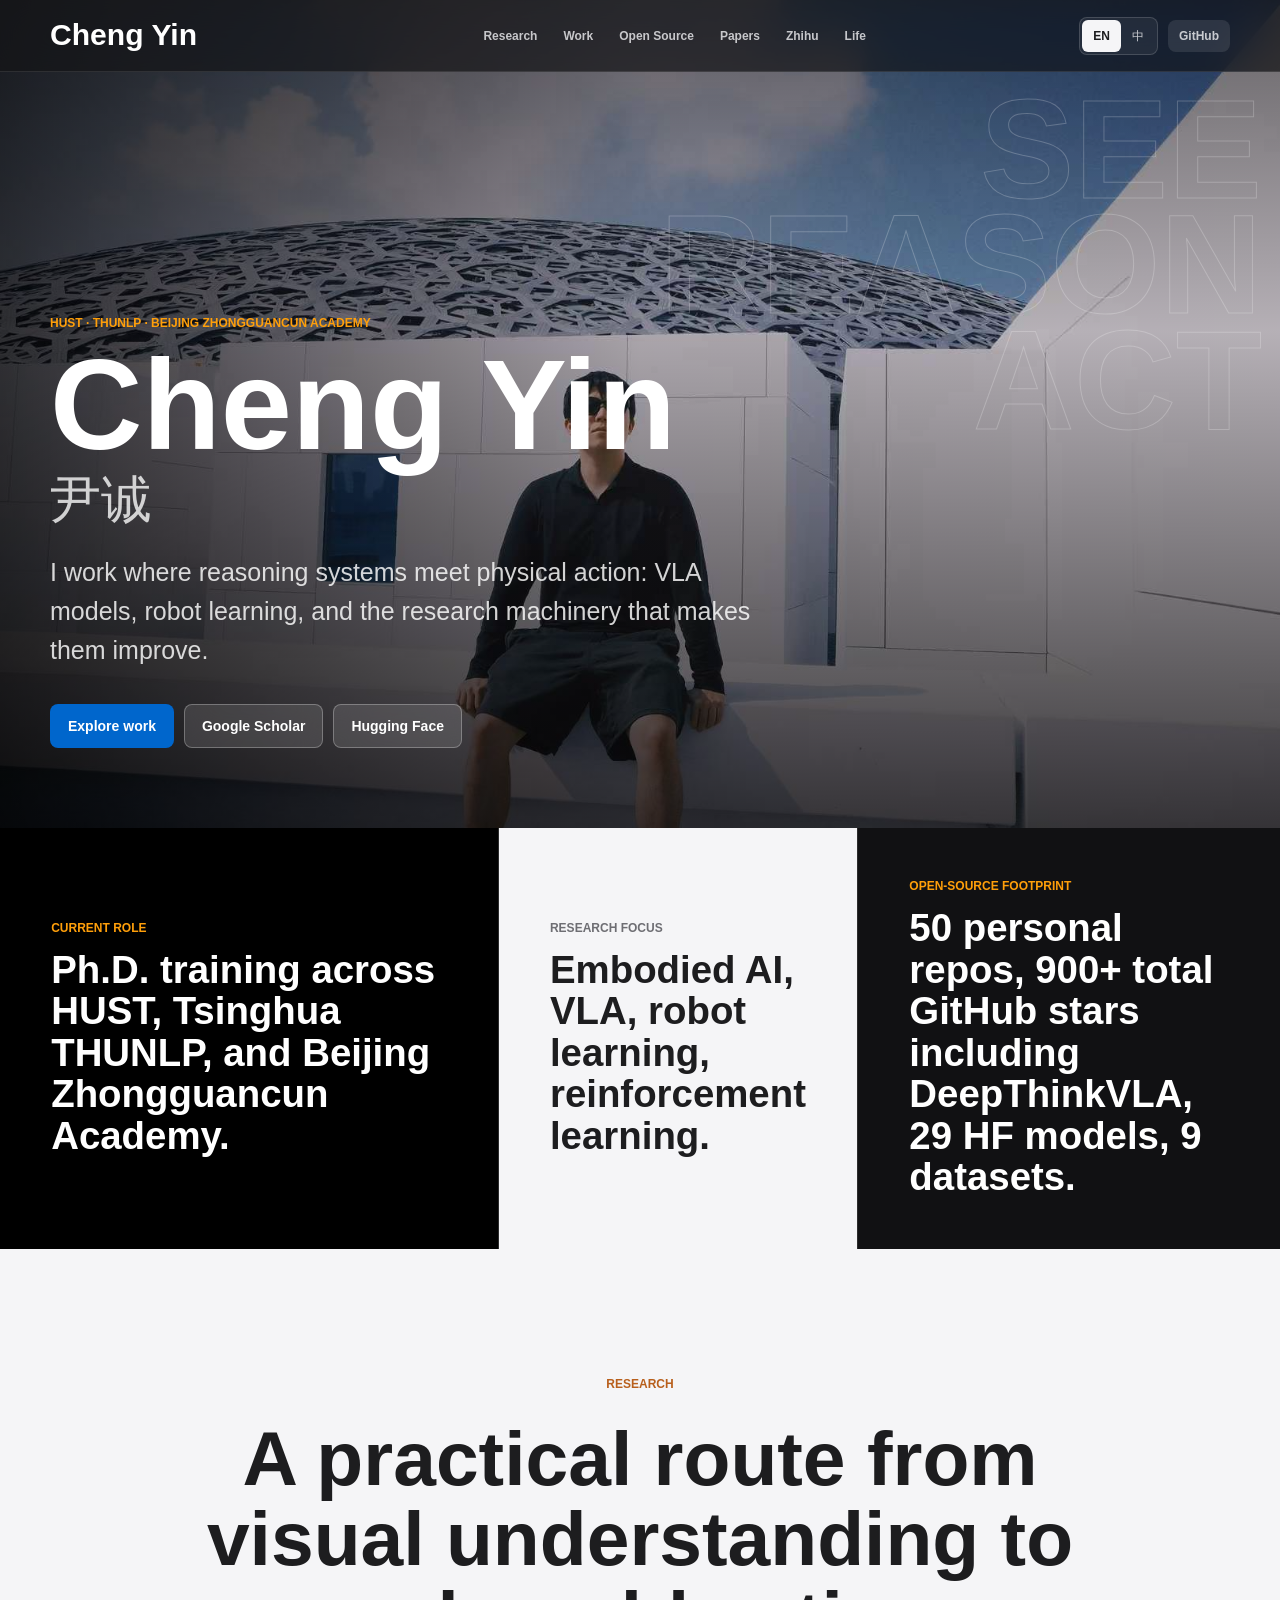
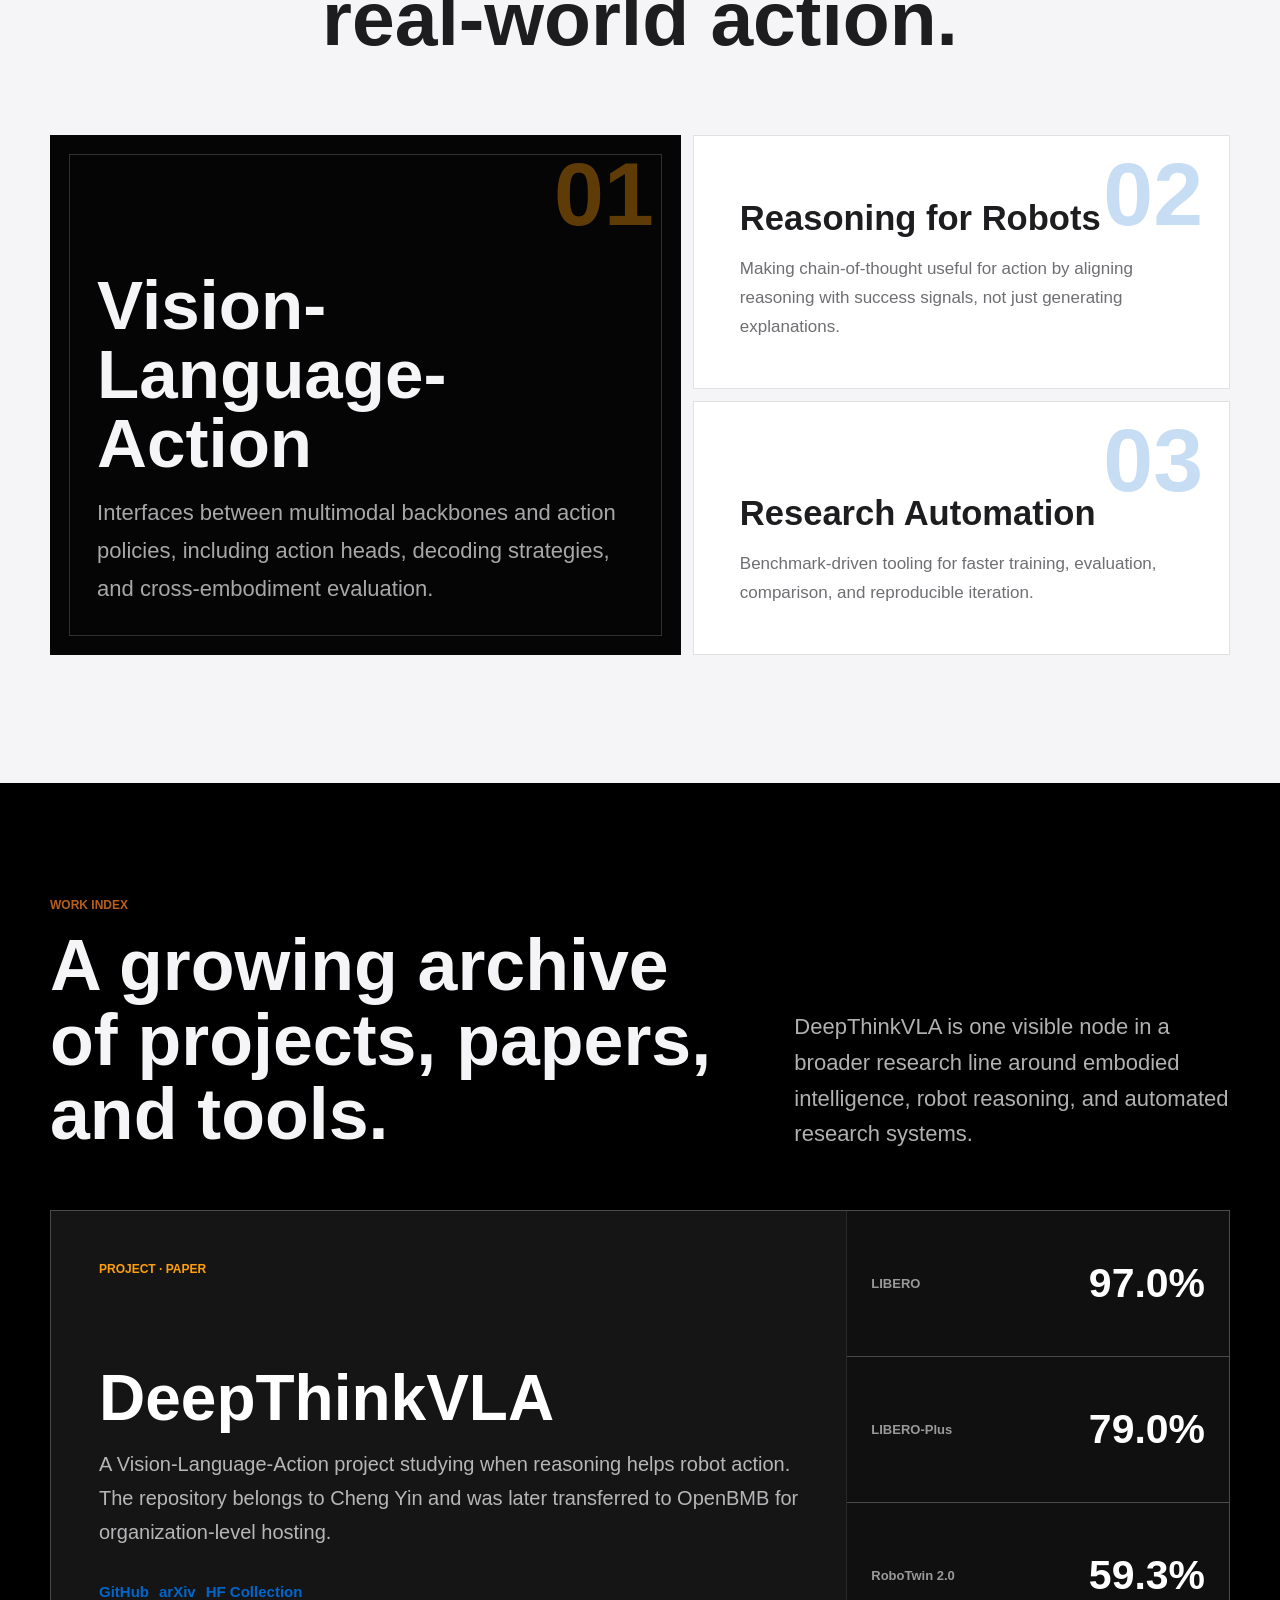
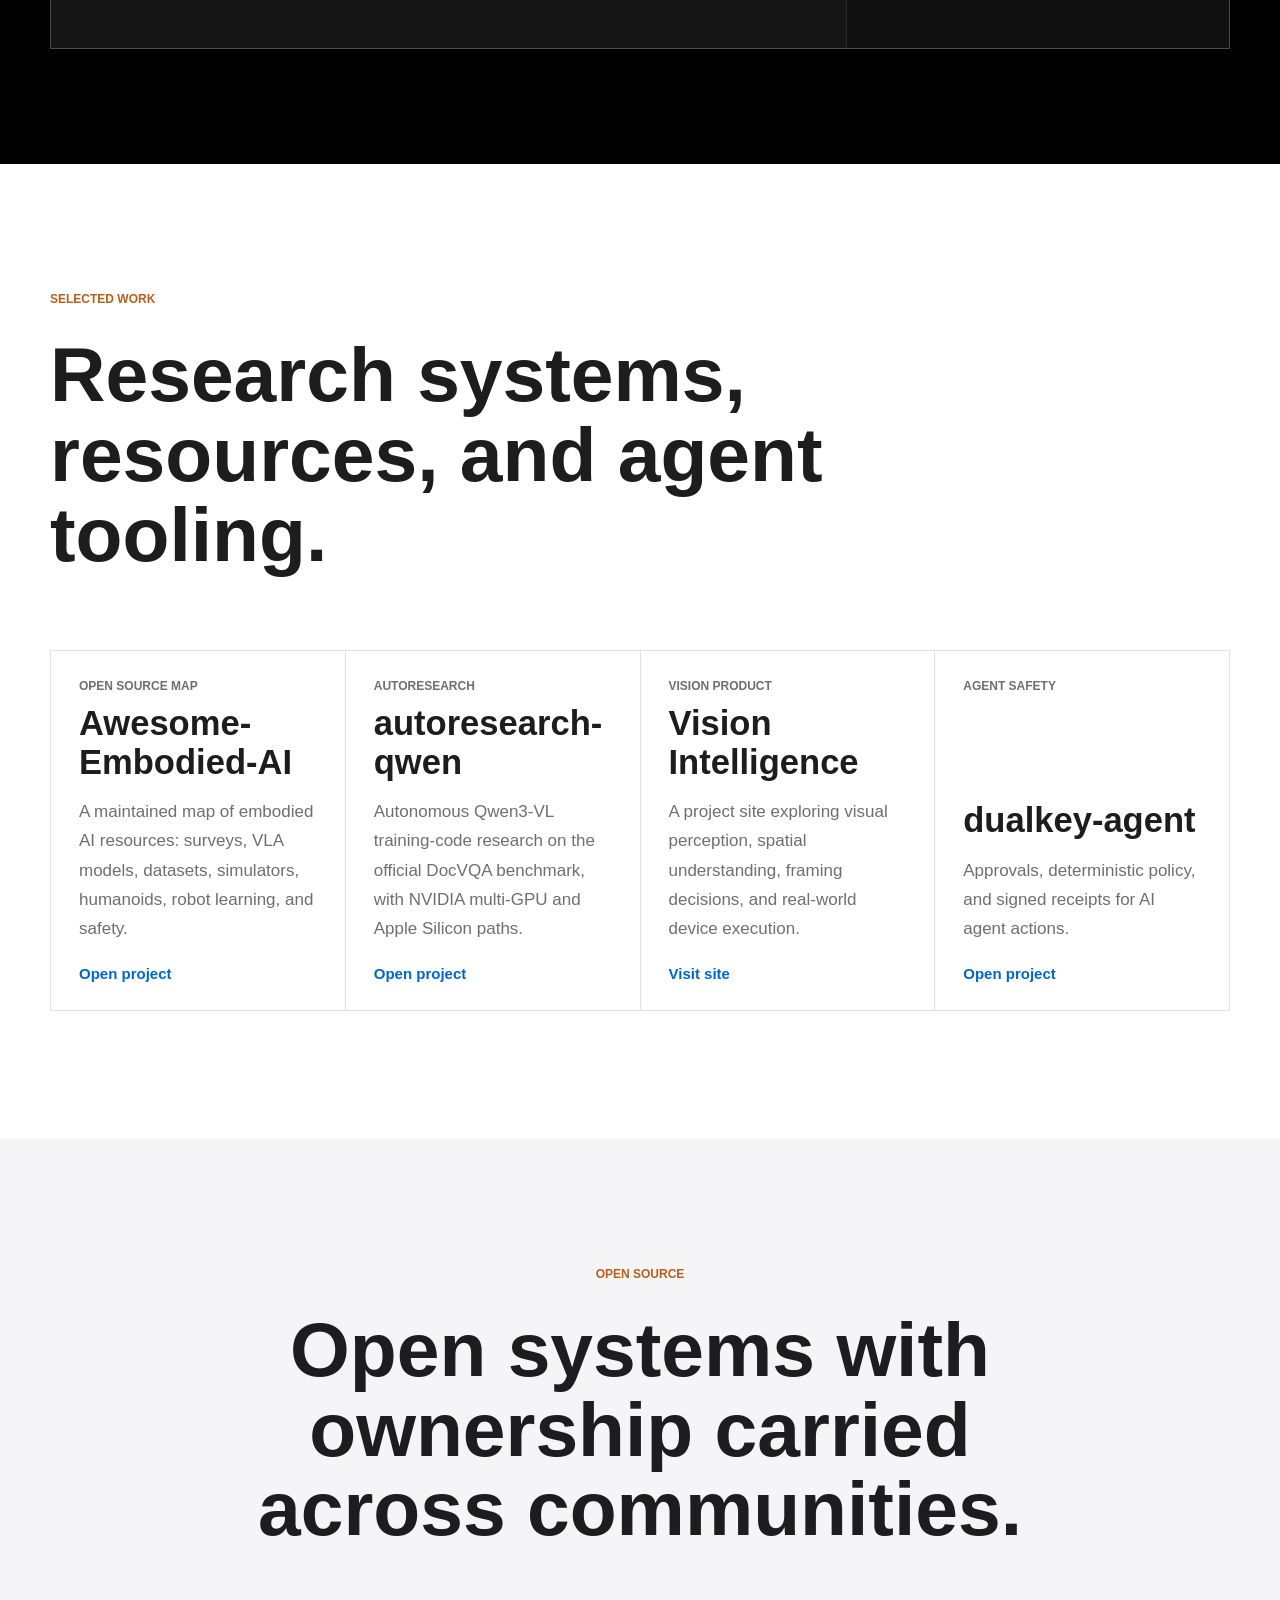
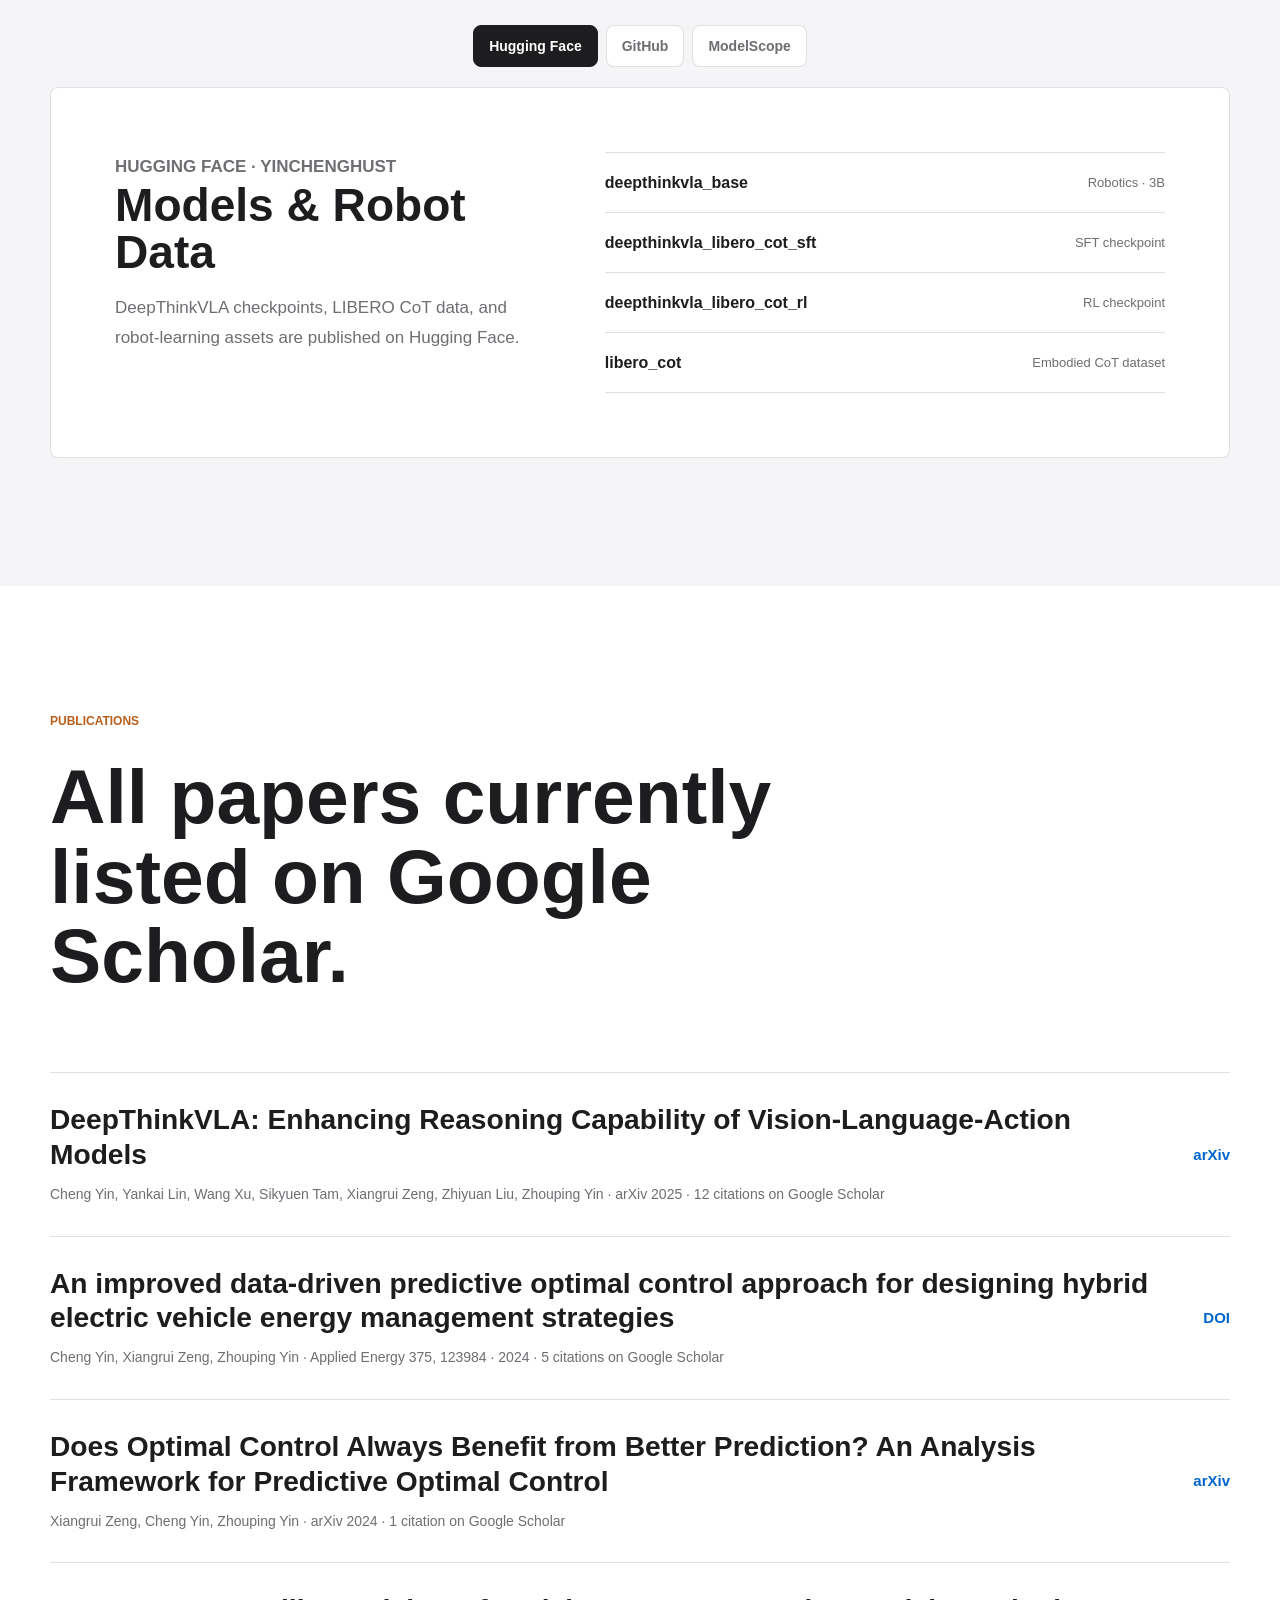
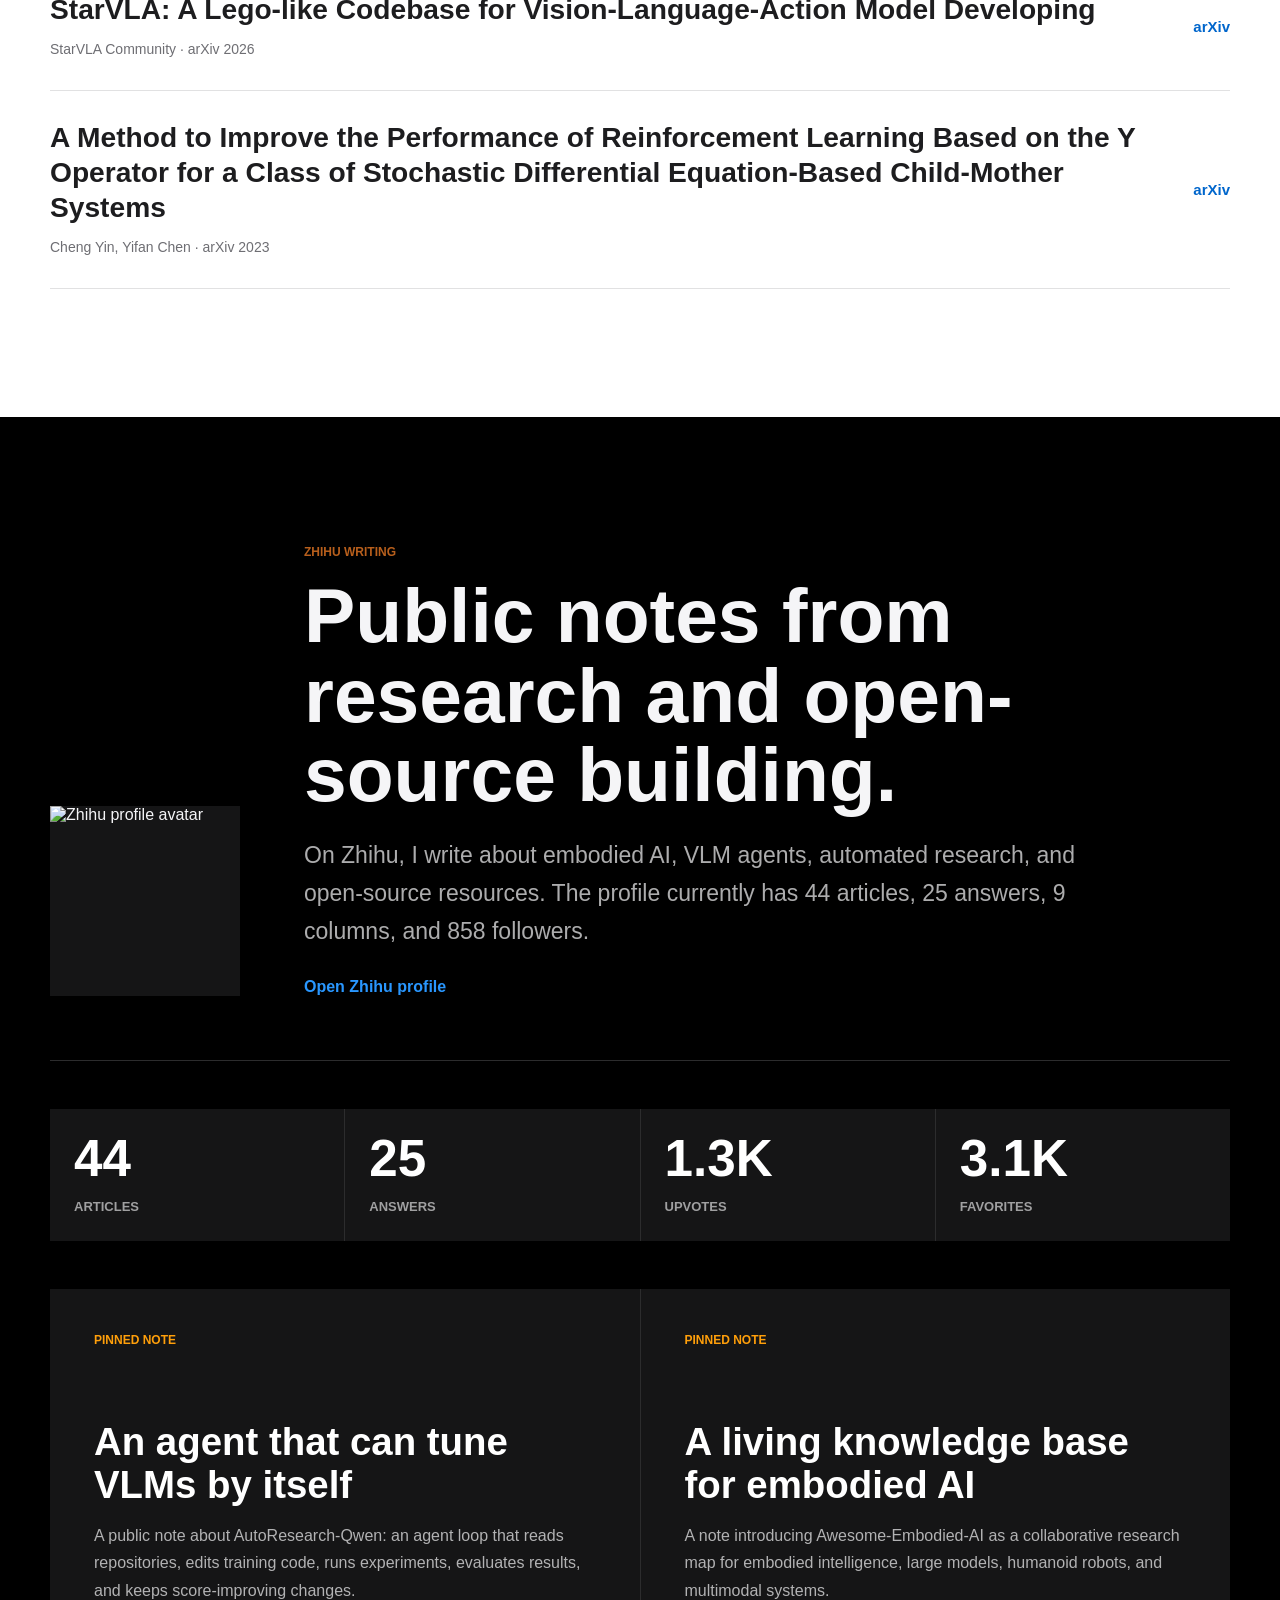
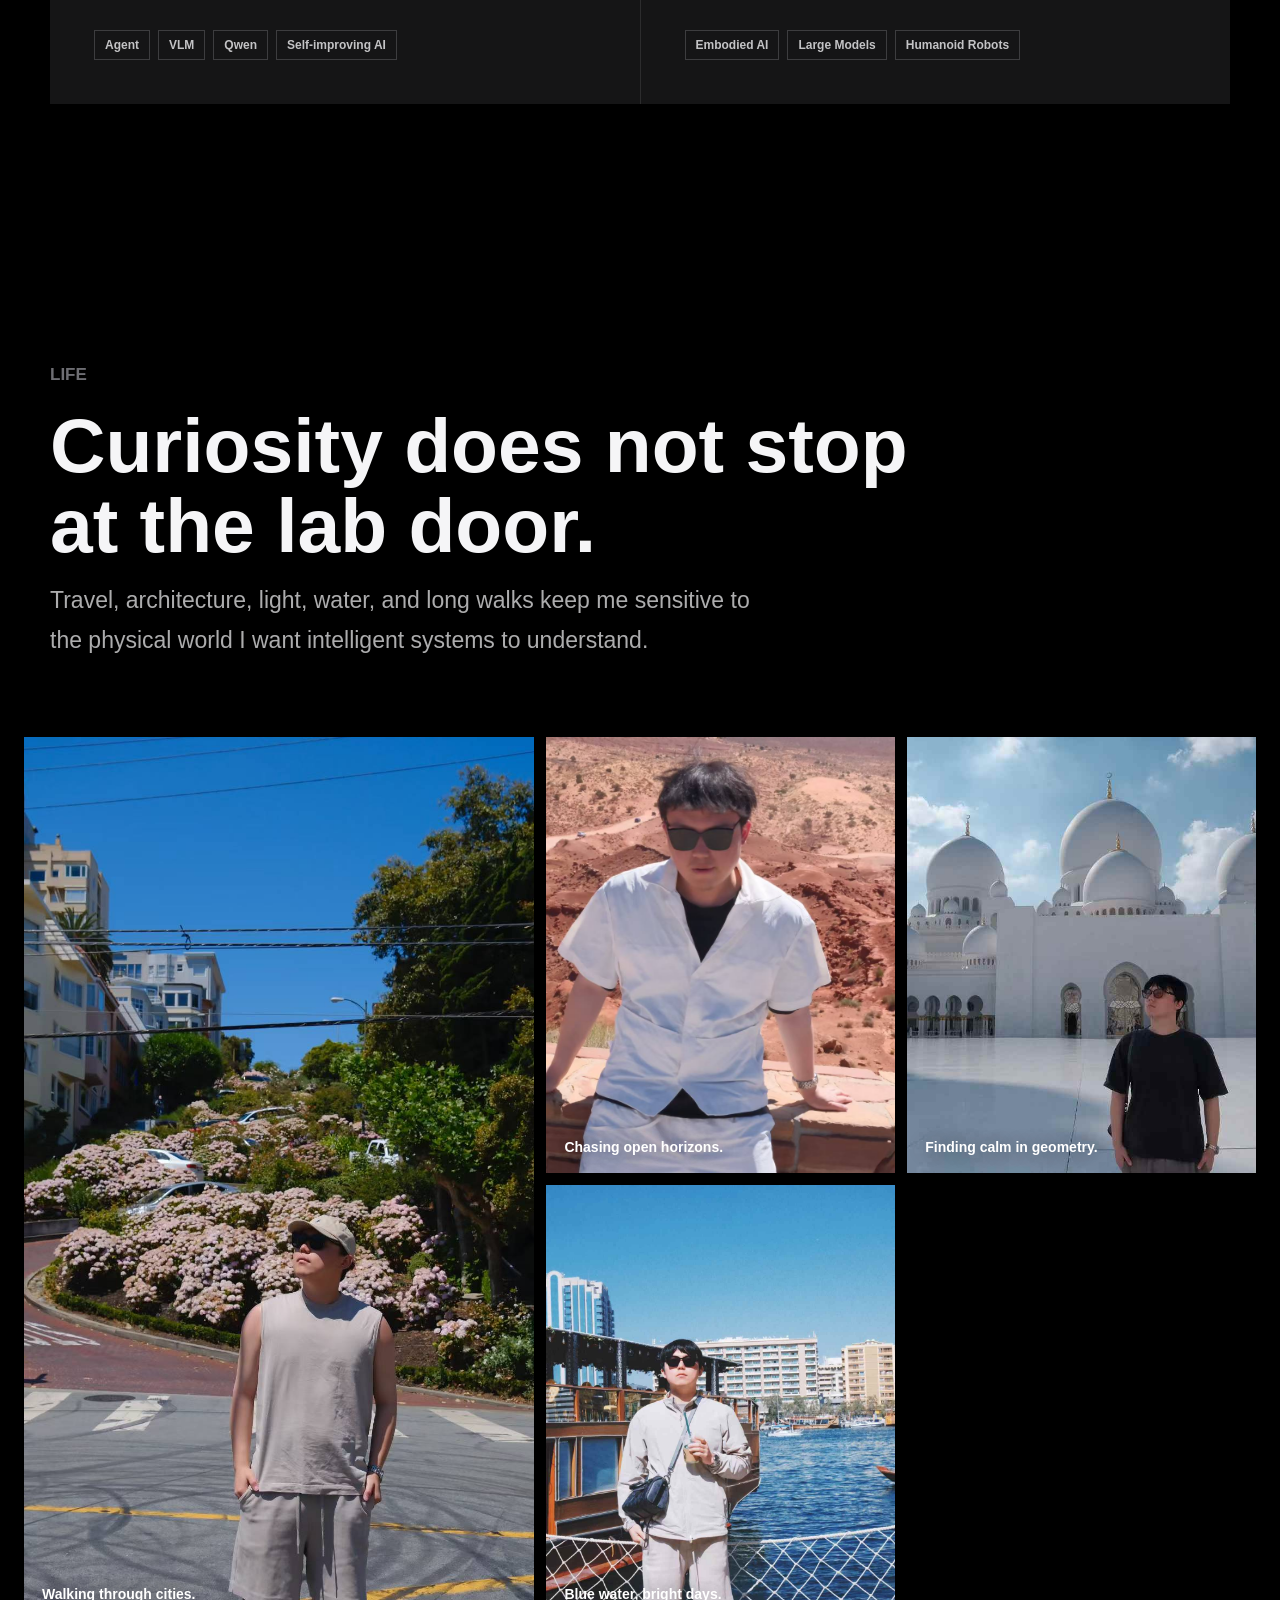
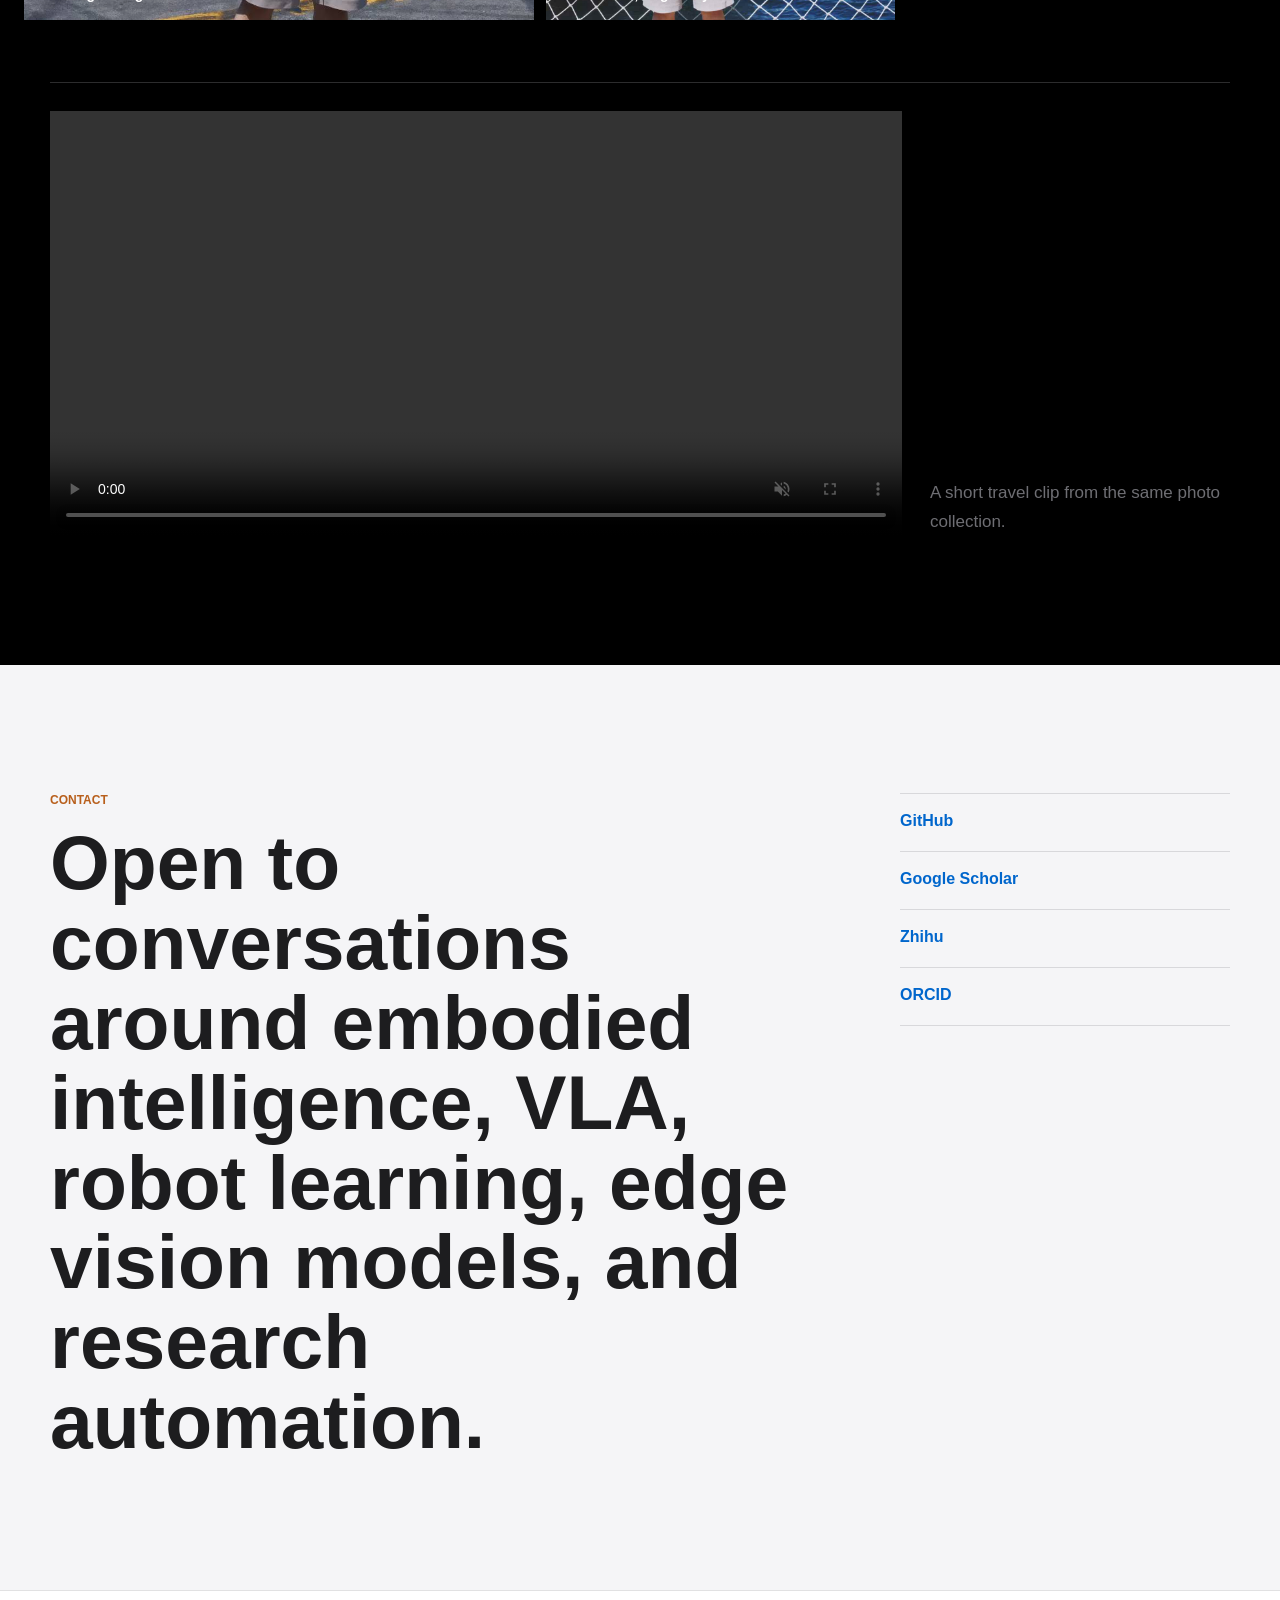
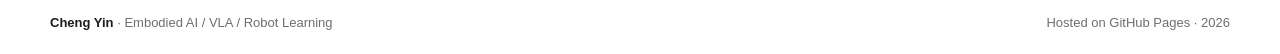
==== index.html @ b74e6816 "List all Google Scholar papers" ====
<!doctype html>
<html lang="en">
  <head>
    <meta charset="utf-8" />
    <meta name="viewport" content="width=device-width, initial-scale=1" />
    <meta
      name="description"
      content="Cheng Yin's personal homepage: embodied AI, Vision-Language-Action models, robot learning, reinforcement learning, open-source systems, and life beyond research."
    />
    <meta name="theme-color" content="#fbfbfd" />
    <meta property="og:title" content="Cheng Yin - Embodied AI & VLA" />
    <meta
      property="og:description"
      content="Ph.D. researcher across HUST, Tsinghua THUNLP, and Beijing Zhongguancun Academy. Researching embodied AI, VLA, robot learning and RL."
    />
    <meta property="og:type" content="website" />
    <meta property="og:url" content="https://yincheng429.cn" />
    <meta property="og:image" content="https://avatars.githubusercontent.com/u/34277382?v=4" />
    <link rel="icon" href="assets/favicon.svg" type="image/svg+xml" />
    <link rel="stylesheet" href="styles.css" />
    <title>Cheng Yin / 尹诚</title>
  </head>
  <body>
    <header class="site-header" data-header>
      <a class="brand" href="#top" aria-label="Cheng Yin home">
        <strong>Cheng Yin</strong>
      </a>
      <nav class="site-nav" aria-label="Primary navigation">
        <a href="#research" data-en="Research" data-zh="研究">Research</a>
        <a href="#work" data-en="Work" data-zh="项目">Work</a>
        <a href="#opensource" data-en="Open Source" data-zh="开源">Open Source</a>
        <a href="#papers" data-en="Papers" data-zh="论文">Papers</a>
        <a href="#zhihu" data-en="Zhihu" data-zh="知乎">Zhihu</a>
        <a href="#life" data-en="Life" data-zh="生活">Life</a>
      </nav>
      <div class="header-actions">
        <div class="language-switch" role="group" aria-label="Language switch">
          <button class="is-active" type="button" data-lang-switch="en">EN</button>
          <button type="button" data-lang-switch="zh">中</button>
        </div>
        <a class="header-link" href="https://github.com/wadeKeith" target="_blank" rel="noreferrer">GitHub</a>
      </div>
    </header>

    <main id="top">
      <section class="hero" aria-label="Introduction">
        <img class="hero-photo" src="assets/life/architecture-sky.jpg" alt="Cheng Yin traveling under a blue sky" />
        <div class="hero-scrim" aria-hidden="true"></div>
        <div class="hero-manifest" aria-hidden="true">
          <span data-en="SEE" data-zh="看见">SEE</span>
          <span data-en="REASON" data-zh="推理">REASON</span>
          <span data-en="ACT" data-zh="行动">ACT</span>
        </div>
        <div class="hero-content">
          <p class="eyebrow" data-en="HUST · THUNLP · Beijing Zhongguancun Academy" data-zh="华中科技大学 · 清华 THUNLP · 北京中关村学院">
            HUST · THUNLP · Beijing Zhongguancun Academy
          </p>
          <h1>Cheng Yin</h1>
          <p class="name-cn">尹诚</p>
          <p
            class="hero-lede"
            data-en="I work where reasoning systems meet physical action: VLA models, robot learning, and the research machinery that makes them improve."
            data-zh="我工作在推理系统与物理行动交汇的地方：VLA 模型、机器人学习，以及让它们持续变强的研究系统。"
          >
            I work where reasoning systems meet physical action: VLA models, robot learning, and the research machinery that makes them improve.
          </p>
          <div class="hero-actions" aria-label="Profile links">
            <a class="button primary" href="#work" data-en="Explore work" data-zh="查看项目">Explore work</a>
            <a class="button" href="https://scholar.google.com/citations?user=Qc0js-IAAAAJ&hl=en" target="_blank" rel="noreferrer">
              Google Scholar
            </a>
            <a class="button" href="https://huggingface.co/yinchenghust" target="_blank" rel="noreferrer">Hugging Face</a>
          </div>
        </div>
      </section>

      <section class="snapshot">
        <div class="snapshot-inner">
          <article>
            <span data-en="Current role" data-zh="当前身份">Current role</span>
            <strong data-en="Ph.D. training across HUST, Tsinghua THUNLP, and Beijing Zhongguancun Academy." data-zh="在华中科技大学、清华 THUNLP 和北京中关村学院共同完成博士培养。">
              Ph.D. training across HUST, Tsinghua THUNLP, and Beijing Zhongguancun Academy.
            </strong>
          </article>
          <article>
            <span data-en="Research focus" data-zh="研究方向">Research focus</span>
            <strong data-en="Embodied AI, VLA, robot learning, reinforcement learning." data-zh="具身智能、VLA、机器人学习、强化学习。">
              Embodied AI, VLA, robot learning, reinforcement learning.
            </strong>
          </article>
          <article>
            <span data-en="Open-source footprint" data-zh="开源积累">Open-source footprint</span>
            <strong data-en="50 personal repos, 900+ total GitHub stars including DeepThinkVLA, 29 HF models, 9 datasets." data-zh="50 个个人仓库，计入已转入 OpenBMB 的 DeepThinkVLA 后 GitHub 总 stars 900+，29 个 HF 模型、9 个数据集。">
              50 personal repos, 900+ total GitHub stars including DeepThinkVLA, 29 HF models, 9 datasets.
            </strong>
          </article>
        </div>
      </section>

      <section class="section research-section" id="research">
        <div class="section-heading centered">
          <p class="eyebrow" data-en="Research" data-zh="研究">Research</p>
          <h2
            data-en="A practical route from visual understanding to real-world action."
            data-zh="从视觉理解到真实行动的一条务实路径。"
          >
            A practical route from visual understanding to real-world action.
          </h2>
        </div>
        <div class="research-grid">
          <article>
            <span>01</span>
            <h3 data-en="Vision-Language-Action" data-zh="Vision-Language-Action">Vision-Language-Action</h3>
            <p
              data-en="Interfaces between multimodal backbones and action policies, including action heads, decoding strategies, and cross-embodiment evaluation."
              data-zh="研究多模态 backbone 与动作策略之间的接口，包括动作头、解码策略与跨具身评测。"
            >
              Interfaces between multimodal backbones and action policies, including action heads, decoding strategies, and cross-embodiment evaluation.
            </p>
          </article>
          <article>
            <span>02</span>
            <h3 data-en="Reasoning for Robots" data-zh="机器人推理">Reasoning for Robots</h3>
            <p
              data-en="Making chain-of-thought useful for action by aligning reasoning with success signals, not just generating explanations."
              data-zh="把 Chain-of-Thought 与任务成功信号对齐，让推理真正影响机器人动作，而不只是生成解释。"
            >
              Making chain-of-thought useful for action by aligning reasoning with success signals, not just generating explanations.
            </p>
          </article>
          <article>
            <span>03</span>
            <h3 data-en="Research Automation" data-zh="研究自动化">Research Automation</h3>
            <p
              data-en="Benchmark-driven tooling for faster training, evaluation, comparison, and reproducible iteration."
              data-zh="围绕 benchmark 构建训练、评测、比较和可复现实验工具，让研究迭代更快。"
            >
              Benchmark-driven tooling for faster training, evaluation, comparison, and reproducible iteration.
            </p>
          </article>
        </div>
      </section>

      <section class="work-index" id="work">
        <div class="work-index-heading">
          <div>
            <p class="eyebrow" data-en="Work Index" data-zh="工作索引">Work Index</p>
            <h2 data-en="A growing archive of projects, papers, and tools." data-zh="持续增长的项目、论文与工具。">
              A growing archive of projects, papers, and tools.
            </h2>
          </div>
          <p
            data-en="DeepThinkVLA is one visible node in a broader research line around embodied intelligence, robot reasoning, and automated research systems."
            data-zh="DeepThinkVLA 是具身智能、机器人推理与自动化研究系统这条长期线索中的一个节点。"
          >
            DeepThinkVLA is one visible node in a broader research line around embodied intelligence, robot reasoning, and automated research systems.
          </p>
        </div>
        <article class="featured-work-card">
          <div class="featured-work-main">
            <span data-en="Project · Paper" data-zh="项目 · 论文">Project · Paper</span>
            <h3>DeepThinkVLA</h3>
            <p
              data-en="A Vision-Language-Action project studying when reasoning helps robot action. The repository belongs to Cheng Yin and was later transferred to OpenBMB for organization-level hosting."
              data-zh="一个研究推理何时帮助机器人行动的 Vision-Language-Action 项目。仓库属于尹诚，后转入 OpenBMB 组织托管。"
            >
              A Vision-Language-Action project studying when reasoning helps robot action. The repository belongs to Cheng Yin and was later transferred to OpenBMB for organization-level hosting.
            </p>
            <div class="project-links">
              <a href="https://github.com/OpenBMB/DeepThinkVLA" target="_blank" rel="noreferrer">GitHub</a>
              <a href="https://arxiv.org/abs/2511.15669" target="_blank" rel="noreferrer">arXiv</a>
              <a href="https://huggingface.co/collections/yinchenghust/deepthinkvla-enhancing-reasoning-capability-of-vision-language-action-models-682138f03777b2962cb80ac1" target="_blank" rel="noreferrer">HF Collection</a>
            </div>
          </div>
          <dl class="compact-metrics" aria-label="DeepThinkVLA metrics">
            <div><dt>LIBERO</dt><dd>97.0%</dd></div>
            <div><dt>LIBERO-Plus</dt><dd>79.0%</dd></div>
            <div><dt>RoboTwin 2.0</dt><dd>59.3%</dd></div>
          </dl>
        </article>
      </section>

      <section class="section work-grid-section">
        <div class="section-heading">
          <p class="eyebrow" data-en="Selected Work" data-zh="精选项目">Selected Work</p>
          <h2 data-en="Research systems, resources, and agent tooling." data-zh="研究系统、资源图谱与 Agent 工具。">
            Research systems, resources, and agent tooling.
          </h2>
        </div>
        <div class="work-grid">
          <article>
            <span>Open Source Map</span>
            <h3>Awesome-Embodied-AI</h3>
            <p
              data-en="A maintained map of embodied AI resources: surveys, VLA models, datasets, simulators, humanoids, robot learning, and safety."
              data-zh="持续维护的具身智能资源图谱，覆盖 survey、VLA、数据集、仿真器、人形机器人、机器人学习与安全。"
            >
              A maintained map of embodied AI resources: surveys, VLA models, datasets, simulators, humanoids, robot learning, and safety.
            </p>
            <a href="https://github.com/wadeKeith/Awesome-Embodied-AI" target="_blank" rel="noreferrer" data-en="Open project" data-zh="打开项目">Open project</a>
          </article>
          <article>
            <span>AutoResearch</span>
            <h3>autoresearch-qwen</h3>
            <p
              data-en="Autonomous Qwen3-VL training-code research on the official DocVQA benchmark, with NVIDIA multi-GPU and Apple Silicon paths."
              data-zh="围绕官方 DocVQA benchmark 的 Qwen3-VL 自动研究训练代码，覆盖 NVIDIA 多卡与 Apple Silicon 路线。"
            >
              Autonomous Qwen3-VL training-code research on the official DocVQA benchmark, with NVIDIA multi-GPU and Apple Silicon paths.
            </p>
            <a href="https://github.com/wadeKeith/autoresearch-qwen" target="_blank" rel="noreferrer" data-en="Open project" data-zh="打开项目">Open project</a>
          </article>
          <article>
            <span>Vision Product</span>
            <h3>Vision Intelligence</h3>
            <p
              data-en="A project site exploring visual perception, spatial understanding, framing decisions, and real-world device execution."
              data-zh="围绕视觉感知、空间理解、取景决策与现实设备执行的项目站点。"
            >
              A project site exploring visual perception, spatial understanding, framing decisions, and real-world device execution.
            </p>
            <a href="http://vision-intelligence-feishu-ai.top" target="_blank" rel="noreferrer" data-en="Visit site" data-zh="访问站点">Visit site</a>
          </article>
          <article>
            <span>Agent Safety</span>
            <h3>dualkey-agent</h3>
            <p
              data-en="Approvals, deterministic policy, and signed receipts for AI agent actions."
              data-zh="为 AI agent action 加入审批、确定性策略与签名回执。"
            >
              Approvals, deterministic policy, and signed receipts for AI agent actions.
            </p>
            <a href="https://github.com/wadeKeith/dualkey-agent" target="_blank" rel="noreferrer" data-en="Open project" data-zh="打开项目">Open project</a>
          </article>
        </div>
      </section>

      <section class="section open-section" id="opensource">
        <div class="section-heading centered">
          <p class="eyebrow" data-en="Open Source" data-zh="开源">Open Source</p>
          <h2 data-en="Open systems with ownership carried across communities." data-zh="跨社区持续生长的开源系统。">
            Open systems with ownership carried across communities.
          </h2>
        </div>
        <div class="platform-tabs" role="tablist" aria-label="Open-source platforms">
          <button class="tab is-active" type="button" data-platform="hf" role="tab" aria-selected="true">Hugging Face</button>
          <button class="tab" type="button" data-platform="github" role="tab" aria-selected="false">GitHub</button>
          <button class="tab" type="button" data-platform="modelscope" role="tab" aria-selected="false">ModelScope</button>
        </div>
        <div class="platform-panels">
          <article class="platform-panel is-active" data-panel="hf">
            <div>
              <p class="platform-handle" data-en="Hugging Face · yinchenghust" data-zh="Hugging Face · yinchenghust">Hugging Face · yinchenghust</p>
              <h3 data-en="Models & Robot Data" data-zh="模型与机器人数据">Models & Robot Data</h3>
              <p
                data-en="DeepThinkVLA checkpoints, LIBERO CoT data, and robot-learning assets are published on Hugging Face."
                data-zh="DeepThinkVLA checkpoint、LIBERO CoT 数据与机器人学习资产集中发布在 Hugging Face。"
              >
                DeepThinkVLA checkpoints, LIBERO CoT data, and robot-learning assets are published on Hugging Face.
              </p>
            </div>
            <ul class="repo-list">
              <li><a href="https://huggingface.co/yinchenghust/deepthinkvla_base" target="_blank" rel="noreferrer">deepthinkvla_base</a><span>Robotics · 3B</span></li>
              <li><a href="https://huggingface.co/yinchenghust/deepthinkvla_libero_cot_sft" target="_blank" rel="noreferrer">deepthinkvla_libero_cot_sft</a><span>SFT checkpoint</span></li>
              <li><a href="https://huggingface.co/yinchenghust/deepthinkvla_libero_cot_rl" target="_blank" rel="noreferrer">deepthinkvla_libero_cot_rl</a><span>RL checkpoint</span></li>
              <li><a href="https://huggingface.co/datasets/yinchenghust/libero_cot" target="_blank" rel="noreferrer">libero_cot</a><span>Embodied CoT dataset</span></li>
            </ul>
          </article>
          <article class="platform-panel" data-panel="github">
            <div>
              <p class="platform-handle" data-en="GitHub · wadeKeith / OpenBMB" data-zh="GitHub · wadeKeith / OpenBMB">GitHub · wadeKeith / OpenBMB</p>
              <h3 data-en="Code, Benchmarks & Agents" data-zh="代码、评测与 Agent">Code, Benchmarks & Agents</h3>
              <p
                data-en="Code repositories cover VLA, embodied AI curation, autonomous research, robot evaluation, and agent governance. DeepThinkVLA is counted here even though it now lives under OpenBMB."
                data-zh="代码仓库覆盖 VLA、具身智能资源整理、自动研究、机器人评测与 agent governance。DeepThinkVLA 虽已转入 OpenBMB，仍计入这里的 GitHub 影响力统计。"
              >
                Code repositories cover VLA, embodied AI curation, autonomous research, robot evaluation, and agent governance. DeepThinkVLA is counted here even though it now lives under OpenBMB.
              </p>
            </div>
            <ul class="repo-list">
              <li><a href="https://github.com/OpenBMB/DeepThinkVLA" target="_blank" rel="noreferrer">OpenBMB/DeepThinkVLA</a><span data-en="Creator repo · 515 stars" data-zh="本人仓库 · 515 stars">Creator repo · 515 stars</span></li>
              <li><a href="https://github.com/wadeKeith/autoresearch-qwen" target="_blank" rel="noreferrer">autoresearch-qwen</a><span>199 stars</span></li>
              <li><a href="https://github.com/wadeKeith/Awesome-Embodied-AI" target="_blank" rel="noreferrer">Awesome-Embodied-AI</a><span>197 stars</span></li>
              <li><a href="https://github.com/wadeKeith/interactive-robot-eval-wrapper" target="_blank" rel="noreferrer">interactive-robot-eval-wrapper</a><span>Robot eval</span></li>
            </ul>
          </article>
          <article class="platform-panel" data-panel="modelscope">
            <div>
              <p class="platform-handle" data-en="ModelScope · keithyc" data-zh="ModelScope · keithyc">ModelScope · keithyc</p>
              <h3 data-en="Datasets & Model Weights" data-zh="数据集与模型权重">Datasets & Model Weights</h3>
              <p
                data-en="The ModelScope profile is a domestic distribution channel for many open robot-learning datasets, embodied CoT data, LeRobot/OpenX assets, and model weights."
                data-zh="ModelScope 主页集中分发大量机器人学习数据集、具身 CoT 数据、LeRobot/OpenX 资产与模型权重，便于国内开发者直接下载和复用。"
              >
                The ModelScope profile is a domestic distribution channel for many open robot-learning datasets, embodied CoT data, LeRobot/OpenX assets, and model weights.
              </p>
            </div>
            <ul class="repo-list">
              <li><a href="https://modelscope.cn/profile/keithyc" target="_blank" rel="noreferrer" data-en="36 public datasets" data-zh="36 个公开数据集">36 public datasets</a><span data-en="keithyc profile" data-zh="keithyc 主页">keithyc profile</span></li>
              <li><a href="https://modelscope.cn/models/keithyc/deepthinkvla_base" target="_blank" rel="noreferrer">deepthinkvla_base</a><span data-en="model weights" data-zh="模型权重">model weights</span></li>
              <li><a href="https://modelscope.cn/datasets/keithyc/libero_cot" target="_blank" rel="noreferrer">libero_cot</a><span data-en="embodied CoT data" data-zh="具身 CoT 数据">embodied CoT data</span></li>
              <li><a href="https://modelscope.cn/datasets/keithyc/robotwin_processed_data" target="_blank" rel="noreferrer">robotwin_processed_data</a><span data-en="robot data" data-zh="机器人数据">robot data</span></li>
              <li><a href="https://modelscope.cn/datasets/keithyc/bridge_lerobot" target="_blank" rel="noreferrer">bridge_lerobot</a><span>LeRobot / OpenX</span></li>
              <li><a href="https://modelscope.cn/datasets/keithyc/fractal_lerobot" target="_blank" rel="noreferrer">fractal_lerobot</a><span>LeRobot</span></li>
            </ul>
          </article>
        </div>
      </section>

      <section class="section papers-section" id="papers">
        <div class="section-heading">
          <p class="eyebrow" data-en="Publications" data-zh="论文">Publications</p>
          <h2 data-en="All papers currently listed on Google Scholar." data-zh="Google Scholar 上列出的全部论文。">All papers currently listed on Google Scholar.</h2>
        </div>
        <div class="paper-list">
          <article>
            <div>
              <h3>DeepThinkVLA: Enhancing Reasoning Capability of Vision-Language-Action Models</h3>
              <p
                data-en="Cheng Yin, Yankai Lin, Wang Xu, Sikyuen Tam, Xiangrui Zeng, Zhiyuan Liu, Zhouping Yin · arXiv 2025 · 12 citations on Google Scholar"
                data-zh="尹诚、Yankai Lin、Wang Xu、Sikyuen Tam、Xiangrui Zeng、Zhiyuan Liu、Zhouping Yin · arXiv 2025 · Google Scholar 引用 12 次"
              >
                Cheng Yin, Yankai Lin, Wang Xu, Sikyuen Tam, Xiangrui Zeng, Zhiyuan Liu, Zhouping Yin · arXiv 2025 · 12 citations on Google Scholar
              </p>
            </div>
            <a href="https://arxiv.org/abs/2511.15669" target="_blank" rel="noreferrer">arXiv</a>
          </article>
          <article>
            <div>
              <h3>An improved data-driven predictive optimal control approach for designing hybrid electric vehicle energy management strategies</h3>
              <p
                data-en="Cheng Yin, Xiangrui Zeng, Zhouping Yin · Applied Energy 375, 123984 · 2024 · 5 citations on Google Scholar"
                data-zh="尹诚、Xiangrui Zeng、Zhouping Yin · Applied Energy 375, 123984 · 2024 · Google Scholar 引用 5 次"
              >
                Cheng Yin, Xiangrui Zeng, Zhouping Yin · Applied Energy 375, 123984 · 2024 · 5 citations on Google Scholar
              </p>
            </div>
            <a href="https://doi.org/10.1016/j.apenergy.2024.123984" target="_blank" rel="noreferrer">DOI</a>
          </article>
          <article>
            <div>
              <h3>Does Optimal Control Always Benefit from Better Prediction? An Analysis Framework for Predictive Optimal Control</h3>
              <p
                data-en="Xiangrui Zeng, Cheng Yin, Zhouping Yin · arXiv 2024 · 1 citation on Google Scholar"
                data-zh="Xiangrui Zeng、尹诚、Zhouping Yin · arXiv 2024 · Google Scholar 引用 1 次"
              >
                Xiangrui Zeng, Cheng Yin, Zhouping Yin · arXiv 2024 · 1 citation on Google Scholar
              </p>
            </div>
            <a href="https://arxiv.org/abs/2405.02809" target="_blank" rel="noreferrer">arXiv</a>
          </article>
          <article>
            <div>
              <h3>StarVLA: A Lego-like Codebase for Vision-Language-Action Model Developing</h3>
              <p data-en="StarVLA Community · arXiv 2026" data-zh="StarVLA Community · arXiv 2026">StarVLA Community · arXiv 2026</p>
            </div>
            <a href="https://arxiv.org/abs/2604.05014" target="_blank" rel="noreferrer">arXiv</a>
          </article>
          <article>
            <div>
              <h3>A Method to Improve the Performance of Reinforcement Learning Based on the Y Operator for a Class of Stochastic Differential Equation-Based Child-Mother Systems</h3>
              <p data-en="Cheng Yin, Yifan Chen · arXiv 2023" data-zh="尹诚、Yifan Chen · arXiv 2023">Cheng Yin, Yifan Chen · arXiv 2023</p>
            </div>
            <a href="https://arxiv.org/abs/2311.04014" target="_blank" rel="noreferrer">arXiv</a>
          </article>
        </div>
      </section>

      <section class="zhihu-section" id="zhihu">
        <div class="zhihu-shell">
          <div class="zhihu-profile">
            <img
              src="https://picx.zhimg.com/v2-1d813680e5d495d1648ff8bfc13f94b4_xl.jpg?source=32738c0c&amp;needBackground=1"
              alt="Zhihu profile avatar"
            />
            <div>
              <p class="eyebrow" data-en="Zhihu Writing" data-zh="知乎创作">Zhihu Writing</p>
              <h2 data-en="Public notes from research and open-source building." data-zh="把研究和开源过程写给更多人看。">
                Public notes from research and open-source building.
              </h2>
              <p
                data-en="On Zhihu, I write about embodied AI, VLM agents, automated research, and open-source resources. The profile currently has 44 articles, 25 answers, 9 columns, and 858 followers."
                data-zh="在知乎，我主要记录具身智能、VLM Agent、自动化科研和开源资源相关内容。目前主页公开显示 44 篇文章、25 个回答、9 个专栏和 858 位关注者。"
              >
                On Zhihu, I write about embodied AI, VLM agents, automated research, and open-source resources. The profile currently has 44 articles, 25 answers, 9 columns, and 858 followers.
              </p>
              <a href="https://www.zhihu.com/people/keith-80-24" target="_blank" rel="noreferrer" data-en="Open Zhihu profile" data-zh="打开知乎主页">
                Open Zhihu profile
              </a>
            </div>
          </div>
          <div class="zhihu-stats" aria-label="Zhihu public stats">
            <div><strong>44</strong><span data-en="Articles" data-zh="文章">Articles</span></div>
            <div><strong>25</strong><span data-en="Answers" data-zh="回答">Answers</span></div>
            <div><strong>1.3K</strong><span data-en="Upvotes" data-zh="赞同">Upvotes</span></div>
            <div><strong>3.1K</strong><span data-en="Favorites" data-zh="收藏">Favorites</span></div>
          </div>
          <div class="zhihu-pins">
            <article>
              <span data-en="Pinned note" data-zh="置顶动态">Pinned note</span>
              <h3 data-en="An agent that can tune VLMs by itself" data-zh="一个能自己微调 VLM 的 Agent">
                An agent that can tune VLMs by itself
              </h3>
              <p
                data-en="A public note about AutoResearch-Qwen: an agent loop that reads repositories, edits training code, runs experiments, evaluates results, and keeps score-improving changes."
                data-zh="围绕 AutoResearch-Qwen 的公开动态：让 Agent 读 repo、改训练代码、跑实验、做评测，并保留真正涨分的改动。"
              >
                A public note about AutoResearch-Qwen: an agent loop that reads repositories, edits training code, runs experiments, evaluates results, and keeps score-improving changes.
              </p>
              <div class="zhihu-tags">
                <span>Agent</span><span>VLM</span><span>Qwen</span><span>Self-improving AI</span>
              </div>
            </article>
            <article>
              <span data-en="Pinned note" data-zh="置顶动态">Pinned note</span>
              <h3 data-en="A living knowledge base for embodied AI" data-zh="具身智能方向的前沿研究知识库">
                A living knowledge base for embodied AI
              </h3>
              <p
                data-en="A note introducing Awesome-Embodied-AI as a collaborative research map for embodied intelligence, large models, humanoid robots, and multimodal systems."
                data-zh="介绍 Awesome-Embodied-AI：一个面向具身智能、大模型、人形机器人和多模态系统的协作式研究图谱。"
              >
                A note introducing Awesome-Embodied-AI as a collaborative research map for embodied intelligence, large models, humanoid robots, and multimodal systems.
              </p>
              <div class="zhihu-tags">
                <span data-en="Embodied AI" data-zh="具身智能">Embodied AI</span><span data-en="Large Models" data-zh="大模型">Large Models</span><span data-en="Humanoid Robots" data-zh="人形机器人">Humanoid Robots</span>
              </div>
            </article>
          </div>
        </div>
      </section>

      <section class="life-section" id="life">
        <div class="life-intro">
          <p class="eyebrow" data-en="Life" data-zh="生活">Life</p>
          <h2
            data-en="Curiosity does not stop at the lab door."
            data-zh="好奇心不止停留在实验室。"
          >
            Curiosity does not stop at the lab door.
          </h2>
          <p
            data-en="Travel, architecture, light, water, and long walks keep me sensitive to the physical world I want intelligent systems to understand."
            data-zh="旅行、建筑、光线、水面和长距离行走，让我持续感受真实世界的尺度、材料与秩序。"
          >
            Travel, architecture, light, water, and long walks keep me sensitive to the physical world I want intelligent systems to understand.
          </p>
        </div>
        <div class="photo-wall" aria-label="Life photo gallery">
          <figure class="photo-large">
            <img src="assets/life/san-francisco-street.jpg" alt="Sunny street with flowers" />
            <figcaption data-en="Walking through cities." data-zh="在城市中行走。">Walking through cities.</figcaption>
          </figure>
          <figure>
            <img src="assets/life/desert-overlook.jpg" alt="Desert overlook" />
            <figcaption data-en="Chasing open horizons." data-zh="追逐开阔的地平线。">Chasing open horizons.</figcaption>
          </figure>
          <figure>
            <img src="assets/life/white-mosque.jpg" alt="White architecture and sky" />
            <figcaption data-en="Finding calm in geometry." data-zh="在几何与光影里获得平静。">Finding calm in geometry.</figcaption>
          </figure>
          <figure>
            <img src="assets/life/waterfront.jpg" alt="Waterfront travel moment" />
            <figcaption data-en="Blue water, bright days." data-zh="蓝色水面与明亮日子。">Blue water, bright days.</figcaption>
          </figure>
        </div>
        <div class="life-video">
          <video src="assets/life/travel-clip.mp4" controls muted playsinline preload="metadata"></video>
          <p
            data-en="A short travel clip from the same photo collection."
            data-zh="来自同一组生活素材的旅行短片。"
          >
            A short travel clip from the same photo collection.
          </p>
        </div>
      </section>

      <section class="contact-section" id="contact">
        <div class="contact-inner">
          <div>
            <p class="eyebrow" data-en="Contact" data-zh="联系">Contact</p>
            <h2
              data-en="Open to conversations around embodied intelligence, VLA, robot learning, edge vision models, and research automation."
              data-zh="欢迎围绕具身智能、VLA、机器人学习、端侧视觉模型与研究自动化交流。"
            >
              Open to conversations around embodied intelligence, VLA, robot learning, edge vision models, and research automation.
            </h2>
          </div>
          <div class="contact-links">
            <a href="https://github.com/wadeKeith" target="_blank" rel="noreferrer">GitHub</a>
            <a href="https://scholar.google.com/citations?user=Qc0js-IAAAAJ&hl=en" target="_blank" rel="noreferrer">Google Scholar</a>
            <a href="https://www.zhihu.com/people/keith-80-24" target="_blank" rel="noreferrer">Zhihu</a>
            <a href="https://orcid.org/0009-0001-7171-3257" target="_blank" rel="noreferrer">ORCID</a>
          </div>
        </div>
      </section>
    </main>

    <footer class="site-footer">
      <p><strong>Cheng Yin</strong> · Embodied AI / VLA / Robot Learning</p>
      <p>Hosted on GitHub Pages · <span id="year"></span></p>
    </footer>

    <script src="script.js" defer></script>
  </body>
</html>
---- styles.css ----
:root {
  color: #1d1d1f;
  background: #fbfbfd;
  font-family:
    -apple-system, BlinkMacSystemFont, "SF Pro Display", "SF Pro Text", "Segoe UI",
    "PingFang SC", "Hiragino Sans GB", "Microsoft YaHei", sans-serif;
  font-synthesis: none;
  text-rendering: optimizeLegibility;
  -webkit-font-smoothing: antialiased;
  --ink: #1d1d1f;
  --muted: #6e6e73;
  --paper: #fbfbfd;
  --soft: #f5f5f7;
  --line: rgba(29, 29, 31, 0.13);
  --blue: #0066cc;
  --orange: #b85f1c;
  --green: #21715f;
  --black: #000000;
  --max: 1180px;
  --wide: 1440px;
  --radius: 8px;
}

* {
  box-sizing: border-box;
}

html {
  scroll-behavior: smooth;
}

body {
  min-width: 320px;
  margin: 0;
  overflow-x: hidden;
  background: var(--paper);
  color: var(--ink);
}

a {
  color: inherit;
  text-decoration: none;
}

img,
video {
  display: block;
  max-width: 100%;
}

section[id] {
  scroll-margin-top: 96px;
}

.site-header {
  position: fixed;
  z-index: 30;
  top: 0;
  left: 0;
  right: 0;
  display: grid;
  grid-template-columns: minmax(220px, auto) minmax(0, 1fr) auto;
  gap: clamp(16px, 2.2vw, 34px);
  align-items: center;
  min-height: 72px;
  padding: 10px max(18px, calc((100vw - var(--max)) / 2));
  color: rgba(245, 245, 247, 0.86);
  background: rgba(22, 22, 23, 0.72);
  border-bottom: 1px solid rgba(255, 255, 255, 0.1);
  backdrop-filter: saturate(180%) blur(22px);
}

.site-header.is-scrolled {
  background: rgba(22, 22, 23, 0.86);
}

.brand {
  display: inline-flex;
  align-items: center;
  width: fit-content;
  min-width: 220px;
}

.brand strong {
  display: block;
  color: #ffffff;
  font-size: clamp(24px, 2.35vw, 36px);
  font-weight: 790;
  line-height: 0.94;
}

.site-nav {
  display: flex;
  justify-content: center;
  gap: 4px;
}

.site-nav a,
.header-link,
.language-switch button {
  display: inline-flex;
  align-items: center;
  justify-content: center;
  min-height: 32px;
  padding: 0 11px;
  border: 0;
  color: rgba(245, 245, 247, 0.78);
  background: transparent;
  font: inherit;
  font-size: 12px;
  font-weight: 560;
  line-height: 1;
}

.site-nav a:hover,
.header-link:hover,
.language-switch button:hover {
  color: #ffffff;
}

.header-actions {
  display: inline-flex;
  align-items: center;
  justify-content: flex-end;
  gap: 10px;
}

.language-switch {
  display: inline-flex;
  padding: 2px;
  border: 1px solid rgba(245, 245, 247, 0.16);
  border-radius: var(--radius);
  background: rgba(255, 255, 255, 0.06);
}

.language-switch button {
  min-width: 34px;
  cursor: pointer;
  border-radius: 6px;
}

.language-switch button.is-active {
  color: #1d1d1f;
  background: #f5f5f7;
}

.header-link {
  border-radius: var(--radius);
  background: rgba(255, 255, 255, 0.1);
}

.hero {
  position: relative;
  display: grid;
  min-height: 92vh;
  overflow: hidden;
  color: #ffffff;
  background: #000000;
}

.hero-photo,
.hero-scrim {
  position: absolute;
  inset: 0;
}

.hero-photo {
  width: 100%;
  height: 100%;
  object-fit: cover;
  object-position: center;
}

.hero-scrim {
  background:
    linear-gradient(180deg, rgba(0, 0, 0, 0.48), rgba(0, 0, 0, 0.08) 40%, rgba(0, 0, 0, 0.7)),
    linear-gradient(90deg, rgba(0, 0, 0, 0.74), rgba(0, 0, 0, 0.2) 50%, rgba(0, 0, 0, 0.18));
}

.hero-content {
  position: relative;
  z-index: 2;
  align-self: end;
  width: min(100% - 40px, var(--max));
  margin: 0 auto;
  padding: 150px 0 80px;
}

.hero-manifest {
  position: absolute;
  z-index: 1;
  top: 92px;
  right: max(18px, calc((100vw - var(--wide)) / 2));
  display: grid;
  justify-items: end;
  color: transparent;
  -webkit-text-stroke: 1px rgba(255, 255, 255, 0.34);
  font-size: clamp(62px, 11vw, 170px);
  font-weight: 820;
  line-height: 0.82;
  opacity: 0.64;
  pointer-events: none;
}

.eyebrow {
  margin: 0 0 16px;
  color: var(--orange);
  font-size: 12px;
  font-weight: 780;
  line-height: 1.2;
  letter-spacing: 0;
  text-transform: uppercase;
}

.hero .eyebrow {
  color: #ff9f0a;
}

.hero h1 {
  margin: 0;
  color: #ffffff;
  font-size: clamp(58px, 10vw, 132px);
  font-weight: 760;
  line-height: 0.92;
  letter-spacing: 0;
}

.name-cn {
  margin: 10px 0 0;
  color: rgba(255, 255, 255, 0.78);
  font-size: clamp(28px, 4vw, 54px);
  font-weight: 650;
  line-height: 1;
}

.hero-lede {
  width: min(100%, 720px);
  margin: 28px 0 0;
  color: rgba(255, 255, 255, 0.82);
  font-size: clamp(19px, 2vw, 25px);
  line-height: 1.56;
}

.hero-actions,
.project-links {
  display: flex;
  flex-wrap: wrap;
  gap: 10px;
  margin-top: 34px;
}

.button {
  display: inline-flex;
  align-items: center;
  justify-content: center;
  min-height: 44px;
  padding: 0 17px;
  border: 1px solid rgba(255, 255, 255, 0.28);
  border-radius: var(--radius);
  color: #ffffff;
  background: rgba(255, 255, 255, 0.12);
  backdrop-filter: blur(16px);
  font-size: 14px;
  font-weight: 680;
  transition: transform 0.18s ease, background 0.18s ease;
}

.button:hover {
  transform: translateY(-2px);
  background: rgba(255, 255, 255, 0.2);
}

.button.primary {
  border-color: transparent;
  color: #ffffff;
  background: var(--blue);
}

.snapshot {
  background: #000000;
}

.snapshot-inner {
  display: grid;
  grid-template-columns: 1.18fr 0.82fr 1fr;
  gap: 1px;
  width: min(100%, var(--wide));
  margin: 0 auto;
  background: rgba(245, 245, 247, 0.18);
}

.snapshot article {
  display: grid;
  align-content: center;
  min-height: 242px;
  padding: clamp(30px, 4vw, 58px);
  background: #fbfbfd;
}

.snapshot article:first-child {
  color: #ffffff;
  background: #000000;
}

.snapshot article:nth-child(2) {
  background: #f5f5f7;
}

.snapshot article:nth-child(3) {
  color: #ffffff;
  background: #111113;
}

.snapshot span,
.work-grid span {
  color: var(--muted);
  font-size: 12px;
  font-weight: 760;
  text-transform: uppercase;
}

.snapshot strong {
  margin-top: 14px;
  color: var(--ink);
  font-size: clamp(25px, 3vw, 46px);
  font-weight: 760;
  line-height: 1.08;
}

.snapshot article:first-child span,
.snapshot article:nth-child(3) span {
  color: #ff9f0a;
}

.snapshot article:first-child strong,
.snapshot article:nth-child(3) strong {
  color: #ffffff;
}

.section {
  padding: clamp(88px, 10vw, 148px) 24px;
}

.section-heading {
  display: grid;
  gap: 12px;
  width: min(100%, var(--max));
  margin: 0 auto clamp(44px, 6vw, 76px);
}

.section-heading.centered {
  text-align: center;
  justify-items: center;
}

.section-heading h2,
.life-intro h2,
.contact-inner h2 {
  max-width: 920px;
  margin: 0;
  font-size: clamp(40px, 6vw, 82px);
  font-weight: 760;
  line-height: 1.04;
  letter-spacing: 0;
}

.research-section,
.open-section {
  background: var(--soft);
}

.research-grid {
  display: grid;
  grid-template-columns: minmax(0, 1.08fr) minmax(0, 0.92fr);
  gap: 12px;
  width: min(100%, var(--max));
  margin: 0 auto;
  background: transparent;
}

.research-grid article {
  position: relative;
  display: grid;
  align-content: end;
  min-height: 244px;
  overflow: hidden;
  padding: clamp(28px, 3.6vw, 48px);
  border: 1px solid var(--line);
  background: #ffffff;
}

.research-grid article:first-child {
  grid-row: span 2;
  min-height: 520px;
  color: #f5f5f7;
  background: #050505;
}

.research-grid article::before {
  content: "";
  position: absolute;
  inset: 18px;
  border: 1px solid transparent;
  pointer-events: none;
}

.research-grid article:first-child::before {
  border-color: rgba(245, 245, 247, 0.18);
}

.research-grid span {
  position: absolute;
  top: 24px;
  right: 26px;
  color: rgba(0, 102, 204, 0.22);
  font-size: clamp(54px, 7vw, 96px);
  font-weight: 820;
  line-height: 0.78;
}

.research-grid article:first-child span {
  color: rgba(255, 159, 10, 0.36);
}

.research-grid h3,
.work-grid h3 {
  margin: 0 0 16px;
  font-size: clamp(26px, 2.7vw, 40px);
  line-height: 1.12;
}

.research-grid article:first-child h3 {
  font-size: clamp(40px, 5.4vw, 72px);
  line-height: 1;
}

.research-grid p,
.work-grid p,
.platform-panel p,
.life-intro p,
.life-video p {
  margin: 0;
  color: var(--muted);
  font-size: 17px;
  line-height: 1.72;
}

.research-grid article:first-child p {
  max-width: 620px;
  color: rgba(245, 245, 247, 0.68);
  font-size: clamp(17px, 1.8vw, 22px);
}

.work-index {
  padding: clamp(76px, 9vw, 120px) max(24px, calc((100vw - var(--max)) / 2));
  color: #f5f5f7;
  background: #000000;
}

.work-index-heading {
  display: grid;
  grid-template-columns: minmax(0, 0.95fr) minmax(320px, 0.62fr);
  gap: clamp(28px, 6vw, 88px);
  align-items: end;
  width: min(100%, var(--max));
  margin: 0 auto clamp(30px, 5vw, 58px);
}

.work-index-heading h2 {
  max-width: 780px;
  margin: 0;
  font-size: clamp(38px, 5.6vw, 74px);
  font-weight: 760;
  line-height: 1.04;
  letter-spacing: 0;
}

.work-index-heading p:not(.eyebrow) {
  margin: 0;
  color: rgba(245, 245, 247, 0.72);
  font-size: clamp(17px, 1.8vw, 22px);
  line-height: 1.62;
}

.featured-work-card {
  display: grid;
  grid-template-columns: minmax(0, 1fr) minmax(280px, 0.48fr);
  gap: 1px;
  width: min(100%, var(--max));
  margin: 0 auto;
  border: 1px solid rgba(245, 245, 247, 0.16);
  background: rgba(245, 245, 247, 0.16);
}

.featured-work-main {
  min-height: 286px;
  padding: clamp(28px, 4vw, 48px);
  background: #151516;
}

.featured-work-main > span {
  color: #ff9f0a;
  font-size: 12px;
  font-weight: 780;
  text-transform: uppercase;
}

.featured-work-main h3 {
  margin: clamp(48px, 7vw, 92px) 0 18px;
  color: #ffffff;
  font-size: clamp(34px, 5vw, 64px);
  font-weight: 760;
  line-height: 1;
}

.featured-work-main p {
  max-width: 760px;
  margin: 0;
  color: rgba(245, 245, 247, 0.72);
  font-size: clamp(16px, 1.6vw, 20px);
  line-height: 1.68;
}

.project-links a,
.work-grid a,
.paper-list a {
  color: var(--blue);
  font-size: 15px;
  font-weight: 680;
}

.compact-metrics {
  display: grid;
  margin: 0;
  gap: 1px;
  background: rgba(255, 255, 255, 0.16);
}

.compact-metrics div {
  display: grid;
  grid-template-columns: minmax(0, 1fr) auto;
  gap: 18px;
  align-items: center;
  min-height: 96px;
  padding: 22px 24px;
  background: #101011;
}

.compact-metrics dt {
  color: rgba(245, 245, 247, 0.6);
  font-size: 13px;
  font-weight: 720;
}

.compact-metrics dd {
  margin: 0;
  color: #ffffff;
  font-size: clamp(27px, 3.2vw, 44px);
  font-weight: 760;
  line-height: 1;
}

.work-grid-section,
.papers-section {
  background: #ffffff;
}

.work-grid {
  display: grid;
  grid-template-columns: repeat(4, minmax(0, 1fr));
  gap: 0;
  width: min(100%, var(--max));
  margin: 0 auto;
  border-top: 1px solid var(--line);
  border-left: 1px solid var(--line);
}

.work-grid article {
  display: flex;
  flex-direction: column;
  min-height: 360px;
  padding: 28px;
  border-right: 1px solid var(--line);
  border-bottom: 1px solid var(--line);
}

.work-grid h3 {
  margin-top: auto;
}

.work-grid a {
  display: inline-flex;
  width: fit-content;
  margin-top: 22px;
}

.platform-tabs {
  display: flex;
  justify-content: center;
  flex-wrap: wrap;
  gap: 8px;
  width: min(100%, var(--max));
  margin: 0 auto 20px;
}

.tab {
  min-height: 42px;
  padding: 0 15px;
  border: 1px solid var(--line);
  border-radius: var(--radius);
  color: var(--muted);
  background: #ffffff;
  font: inherit;
  font-size: 14px;
  font-weight: 680;
  cursor: pointer;
}

.tab.is-active {
  color: #ffffff;
  border-color: var(--ink);
  background: var(--ink);
}

.platform-panels {
  width: min(100%, var(--max));
  margin: 0 auto;
}

.platform-panel {
  display: none;
  grid-template-columns: minmax(0, 0.76fr) minmax(320px, 1fr);
  gap: clamp(28px, 5vw, 74px);
  padding: clamp(30px, 5vw, 64px);
  border: 1px solid var(--line);
  border-radius: var(--radius);
  background: #ffffff;
}

.platform-panel.is-active {
  display: grid;
}

.platform-panel h3 {
  max-width: 520px;
  margin: 0 0 16px;
  font-size: clamp(30px, 3.6vw, 48px);
  line-height: 1.04;
}

.platform-handle {
  margin: 0 0 18px;
  color: var(--orange);
  font-size: 12px;
  font-weight: 780;
  line-height: 1.2;
  text-transform: uppercase;
}

.repo-list {
  display: grid;
  gap: 0;
  margin: 0;
  padding: 0;
  list-style: none;
  border-top: 1px solid var(--line);
}

.repo-list li {
  display: grid;
  grid-template-columns: minmax(0, 1fr) auto;
  gap: 14px;
  align-items: center;
  min-height: 60px;
  border-bottom: 1px solid var(--line);
}

.repo-list a {
  color: var(--ink);
  font-weight: 700;
  overflow-wrap: anywhere;
}

.repo-list span {
  color: var(--muted);
  font-size: 13px;
}

.paper-list {
  display: grid;
  gap: 0;
  width: min(100%, var(--max));
  margin: 0 auto;
  border-top: 1px solid var(--line);
}

.paper-list article {
  display: grid;
  grid-template-columns: minmax(0, 1fr) auto;
  gap: 24px;
  align-items: center;
  padding: 30px 0;
  border-bottom: 1px solid var(--line);
}

.paper-list h3 {
  margin: 0 0 10px;
  font-size: clamp(22px, 2.2vw, 30px);
  line-height: 1.24;
}

.paper-list p {
  margin: 0;
  color: var(--muted);
  font-size: 14px;
  line-height: 1.6;
}

.zhihu-section {
  padding: clamp(88px, 10vw, 148px) 24px;
  color: #f5f5f7;
  background: #000000;
}

.zhihu-shell {
  display: grid;
  gap: clamp(26px, 4vw, 48px);
  width: min(100%, var(--max));
  margin: 0 auto;
}

.zhihu-profile {
  display: grid;
  grid-template-columns: 190px minmax(0, 1fr);
  gap: clamp(28px, 5vw, 76px);
  align-items: end;
  padding-bottom: clamp(34px, 5vw, 66px);
  border-bottom: 1px solid rgba(245, 245, 247, 0.18);
}

.zhihu-profile img {
  width: 190px;
  aspect-ratio: 1;
  object-fit: cover;
  background: #151516;
}

.zhihu-profile h2 {
  max-width: 900px;
  margin: 0;
  font-size: clamp(40px, 6vw, 78px);
  font-weight: 760;
  line-height: 1.04;
}

.zhihu-profile p:not(.eyebrow) {
  max-width: 780px;
  margin: 22px 0 0;
  color: rgba(245, 245, 247, 0.7);
  font-size: clamp(18px, 2vw, 23px);
  line-height: 1.64;
}

.zhihu-profile a {
  display: inline-flex;
  width: fit-content;
  margin-top: 28px;
  color: #2997ff;
  font-size: 16px;
  font-weight: 680;
}

.zhihu-stats {
  display: grid;
  grid-template-columns: repeat(4, minmax(0, 1fr));
  gap: 1px;
  background: rgba(245, 245, 247, 0.18);
}

.zhihu-stats div {
  display: grid;
  gap: 10px;
  min-height: 132px;
  padding: 24px;
  background: #151516;
}

.zhihu-stats strong {
  color: #ffffff;
  font-size: clamp(34px, 4vw, 54px);
  line-height: 1;
}

.zhihu-stats span {
  color: rgba(245, 245, 247, 0.62);
  font-size: 13px;
  font-weight: 720;
  text-transform: uppercase;
}

.zhihu-pins {
  display: grid;
  grid-template-columns: repeat(2, minmax(0, 1fr));
  gap: 1px;
  background: rgba(245, 245, 247, 0.18);
}

.zhihu-pins article {
  display: grid;
  align-content: start;
  min-height: 340px;
  padding: clamp(26px, 4vw, 44px);
  background: #151516;
}

.zhihu-pins article > span {
  color: #ff9f0a;
  font-size: 12px;
  font-weight: 780;
  text-transform: uppercase;
}

.zhihu-pins h3 {
  margin: 74px 0 16px;
  color: #ffffff;
  font-size: clamp(26px, 3vw, 42px);
  line-height: 1.1;
}

.zhihu-pins p {
  margin: 0;
  color: rgba(245, 245, 247, 0.7);
  font-size: 16px;
  line-height: 1.72;
}

.zhihu-tags {
  display: flex;
  flex-wrap: wrap;
  gap: 8px;
  margin-top: 26px;
}

.zhihu-tags span {
  display: inline-flex;
  align-items: center;
  min-height: 30px;
  padding: 0 10px;
  border: 1px solid rgba(245, 245, 247, 0.18);
  color: rgba(245, 245, 247, 0.78);
  font-size: 12px;
  font-weight: 650;
}

.life-section {
  padding: clamp(90px, 10vw, 150px) 24px;
  color: #f5f5f7;
  background: #000000;
}

.life-intro {
  display: grid;
  gap: 16px;
  width: min(100%, var(--max));
  margin: 0 auto clamp(40px, 6vw, 84px);
}

.life-intro p:not(.eyebrow) {
  max-width: 700px;
  color: rgba(245, 245, 247, 0.7);
  font-size: clamp(18px, 2vw, 23px);
}

.photo-wall {
  display: grid;
  grid-template-columns: 1.2fr 0.82fr 0.82fr;
  grid-auto-rows: minmax(260px, 34vw);
  gap: 12px;
  width: min(100%, var(--wide));
  margin: 0 auto;
}

.photo-wall figure {
  position: relative;
  min-height: 260px;
  margin: 0;
  overflow: hidden;
  background: #151516;
}

.photo-wall .photo-large {
  grid-row: span 2;
}

.photo-wall img {
  width: 100%;
  height: 100%;
  object-fit: cover;
}

.photo-wall figcaption {
  position: absolute;
  left: 18px;
  right: 18px;
  bottom: 18px;
  color: #ffffff;
  font-size: 14px;
  font-weight: 700;
  text-shadow: 0 1px 18px rgba(0, 0, 0, 0.42);
}

.life-video {
  display: grid;
  grid-template-columns: minmax(0, 1fr) 300px;
  gap: 28px;
  align-items: end;
  width: min(100%, var(--max));
  margin: clamp(28px, 5vw, 62px) auto 0;
  padding-top: 28px;
  border-top: 1px solid rgba(245, 245, 247, 0.18);
}

.life-video video {
  width: 100%;
  max-height: 620px;
  background: #111111;
}

.contact-section {
  padding: clamp(88px, 10vw, 148px) 24px;
  background: var(--soft);
}

.contact-inner {
  display: grid;
  grid-template-columns: minmax(0, 1fr) 330px;
  gap: clamp(40px, 7vw, 96px);
  width: min(100%, var(--max));
  margin: 0 auto;
}

.contact-links {
  display: grid;
  align-content: start;
  gap: 0;
  border-top: 1px solid var(--line);
}

.contact-links a {
  min-height: 58px;
  padding: 18px 0;
  border-bottom: 1px solid var(--line);
  color: var(--blue);
  font-size: 16px;
  font-weight: 680;
}

.site-footer {
  display: flex;
  justify-content: space-between;
  gap: 18px;
  padding: 24px max(24px, calc((100vw - var(--max)) / 2));
  color: var(--muted);
  background: #ffffff;
  border-top: 1px solid var(--line);
  font-size: 13px;
}

.site-footer p {
  margin: 0;
}

.site-footer strong {
  color: var(--ink);
}

@media (max-width: 1060px) {
  .site-header {
    grid-template-columns: auto auto;
  }

  .site-nav {
    display: none;
  }

  .snapshot-inner,
  .research-grid,
  .work-index-heading,
  .featured-work-card,
  .platform-panel,
  .life-video,
  .contact-inner {
    grid-template-columns: 1fr;
  }

  .work-grid {
    grid-template-columns: repeat(2, minmax(0, 1fr));
  }

  .photo-wall {
    grid-template-columns: 1fr 1fr;
    grid-auto-rows: minmax(240px, 48vw);
  }
}

@media (max-width: 680px) {
  .site-header {
    min-height: 58px;
    padding-inline: 12px;
  }

  .brand {
    min-width: 0;
  }

  .brand strong {
    font-size: 22px;
  }

  .header-link {
    display: none;
  }

  .language-switch button {
    min-width: 31px;
  }

  .hero {
    min-height: 92vh;
  }

  .hero-photo {
    object-position: 49% center;
  }

  .hero-scrim {
    background:
      linear-gradient(180deg, rgba(0, 0, 0, 0.54), rgba(0, 0, 0, 0.18) 38%, rgba(0, 0, 0, 0.78)),
      linear-gradient(90deg, rgba(0, 0, 0, 0.62), rgba(0, 0, 0, 0.24));
  }

  .hero-manifest {
    top: 72px;
    right: 12px;
    font-size: 62px;
    opacity: 0.32;
  }

  .hero-content {
    width: calc(100% - 28px);
    padding: 118px 0 56px;
  }

  .hero h1 {
    font-size: 56px;
  }

  .name-cn {
    font-size: 30px;
  }

  .hero-lede {
    font-size: 18px;
  }

  .button {
    width: 100%;
  }

  .snapshot article {
    min-height: 188px;
    padding-inline: 20px;
  }

  .snapshot strong {
    font-size: 28px;
  }

  .section,
  .zhihu-section,
  .life-section,
  .contact-section {
    padding-inline: 16px;
  }

  .section-heading h2,
  .zhihu-profile h2,
  .life-intro h2,
  .contact-inner h2 {
    font-size: 38px;
    line-height: 1.12;
  }

  .research-grid,
  .work-grid,
  .zhihu-profile,
  .zhihu-pins,
  .zhihu-stats {
    grid-template-columns: 1fr;
  }

  .research-grid article,
  .work-grid article {
    min-height: auto;
  }

  .research-grid article:first-child {
    min-height: 380px;
  }

  .research-grid h3 {
    margin-top: 0;
  }

  .work-grid h3 {
    margin-top: 62px;
  }

  .work-index {
    padding-inline: 16px;
  }

  .work-index-heading h2 {
    font-size: 38px;
  }

  .featured-work-main {
    min-height: auto;
  }

  .featured-work-main h3 {
    margin-top: 58px;
    font-size: 42px;
  }

  .compact-metrics div {
    grid-template-columns: 1fr;
    min-height: auto;
  }

  .zhihu-profile img {
    width: 132px;
  }

  .zhihu-pins article {
    min-height: auto;
  }

  .zhihu-pins h3 {
    margin-top: 56px;
  }

  .repo-list li,
  .paper-list article {
    grid-template-columns: 1fr;
  }

  .paper-list article {
    gap: 12px;
  }

  .photo-wall {
    grid-template-columns: 1fr;
    grid-auto-rows: minmax(280px, 96vw);
  }

  .photo-wall .photo-large {
    grid-row: span 1;
  }

  .site-footer {
    display: grid;
    padding-inline: 16px;
  }
}
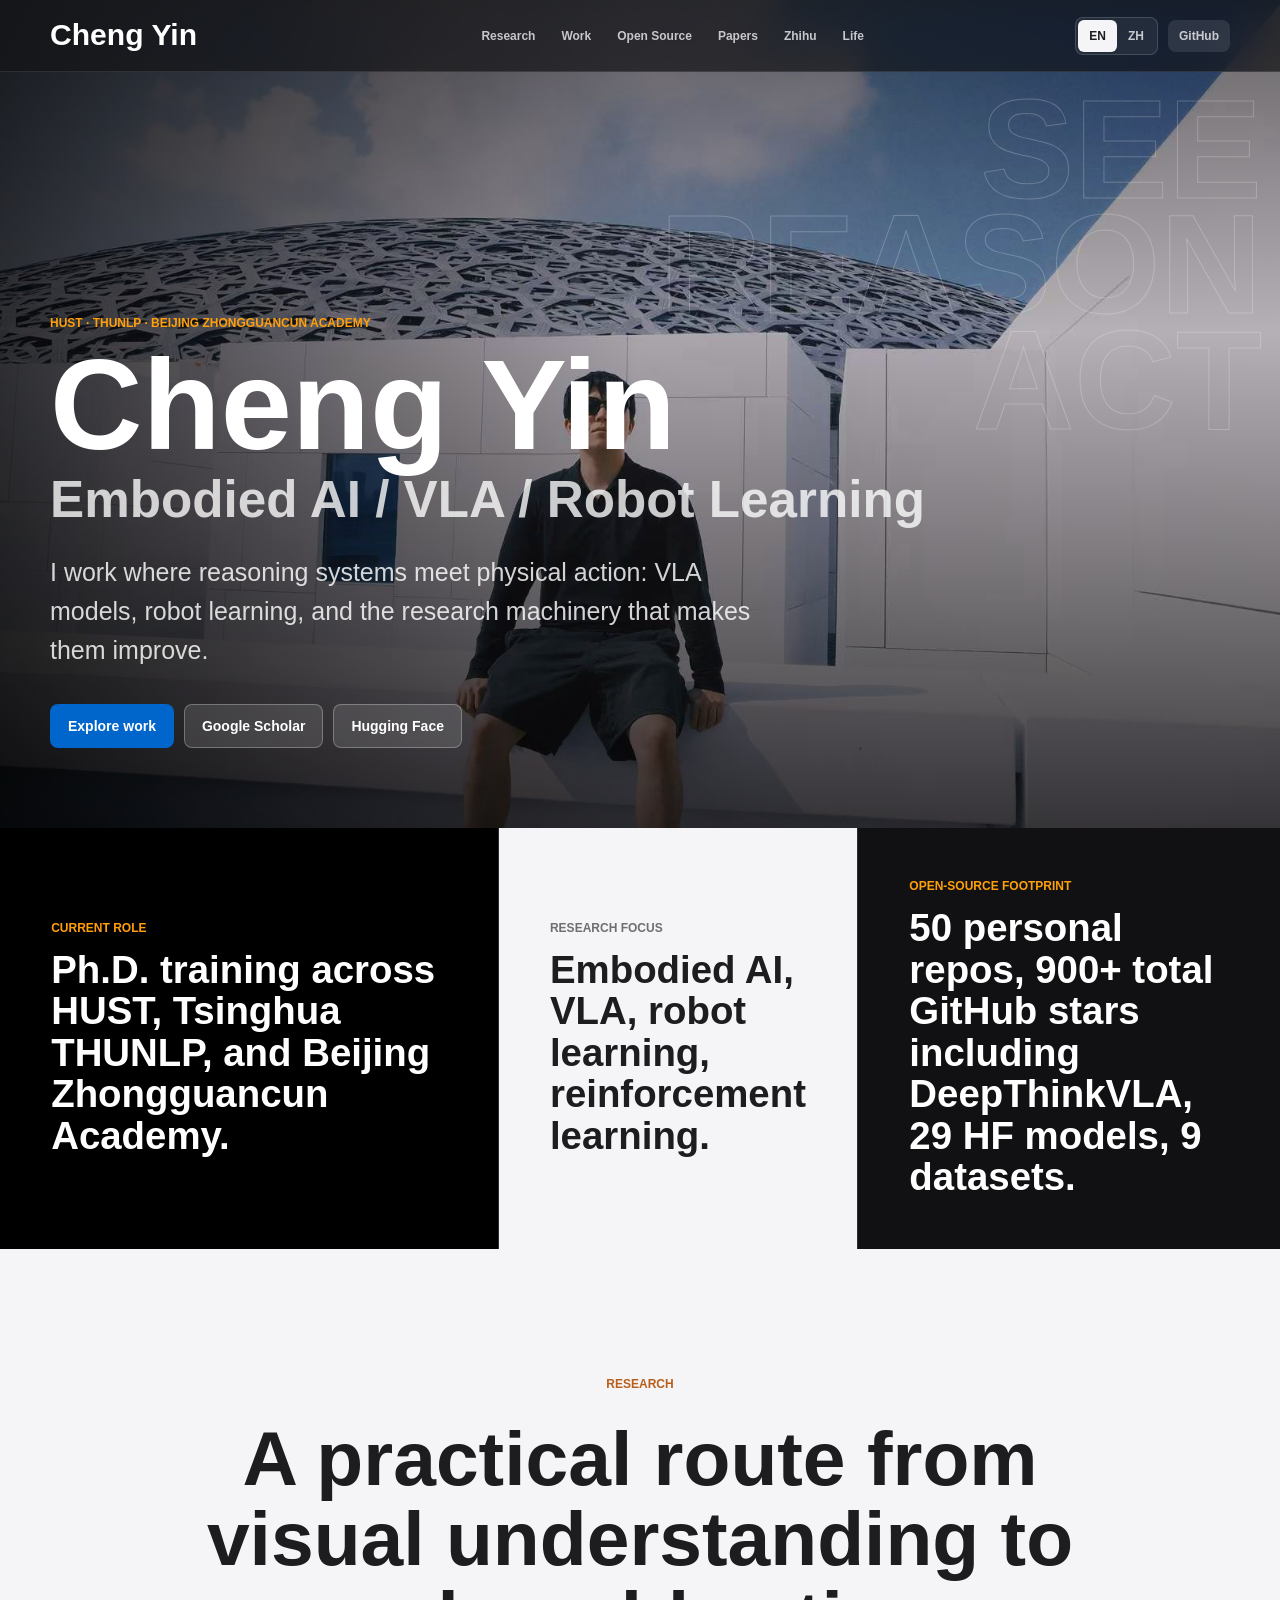
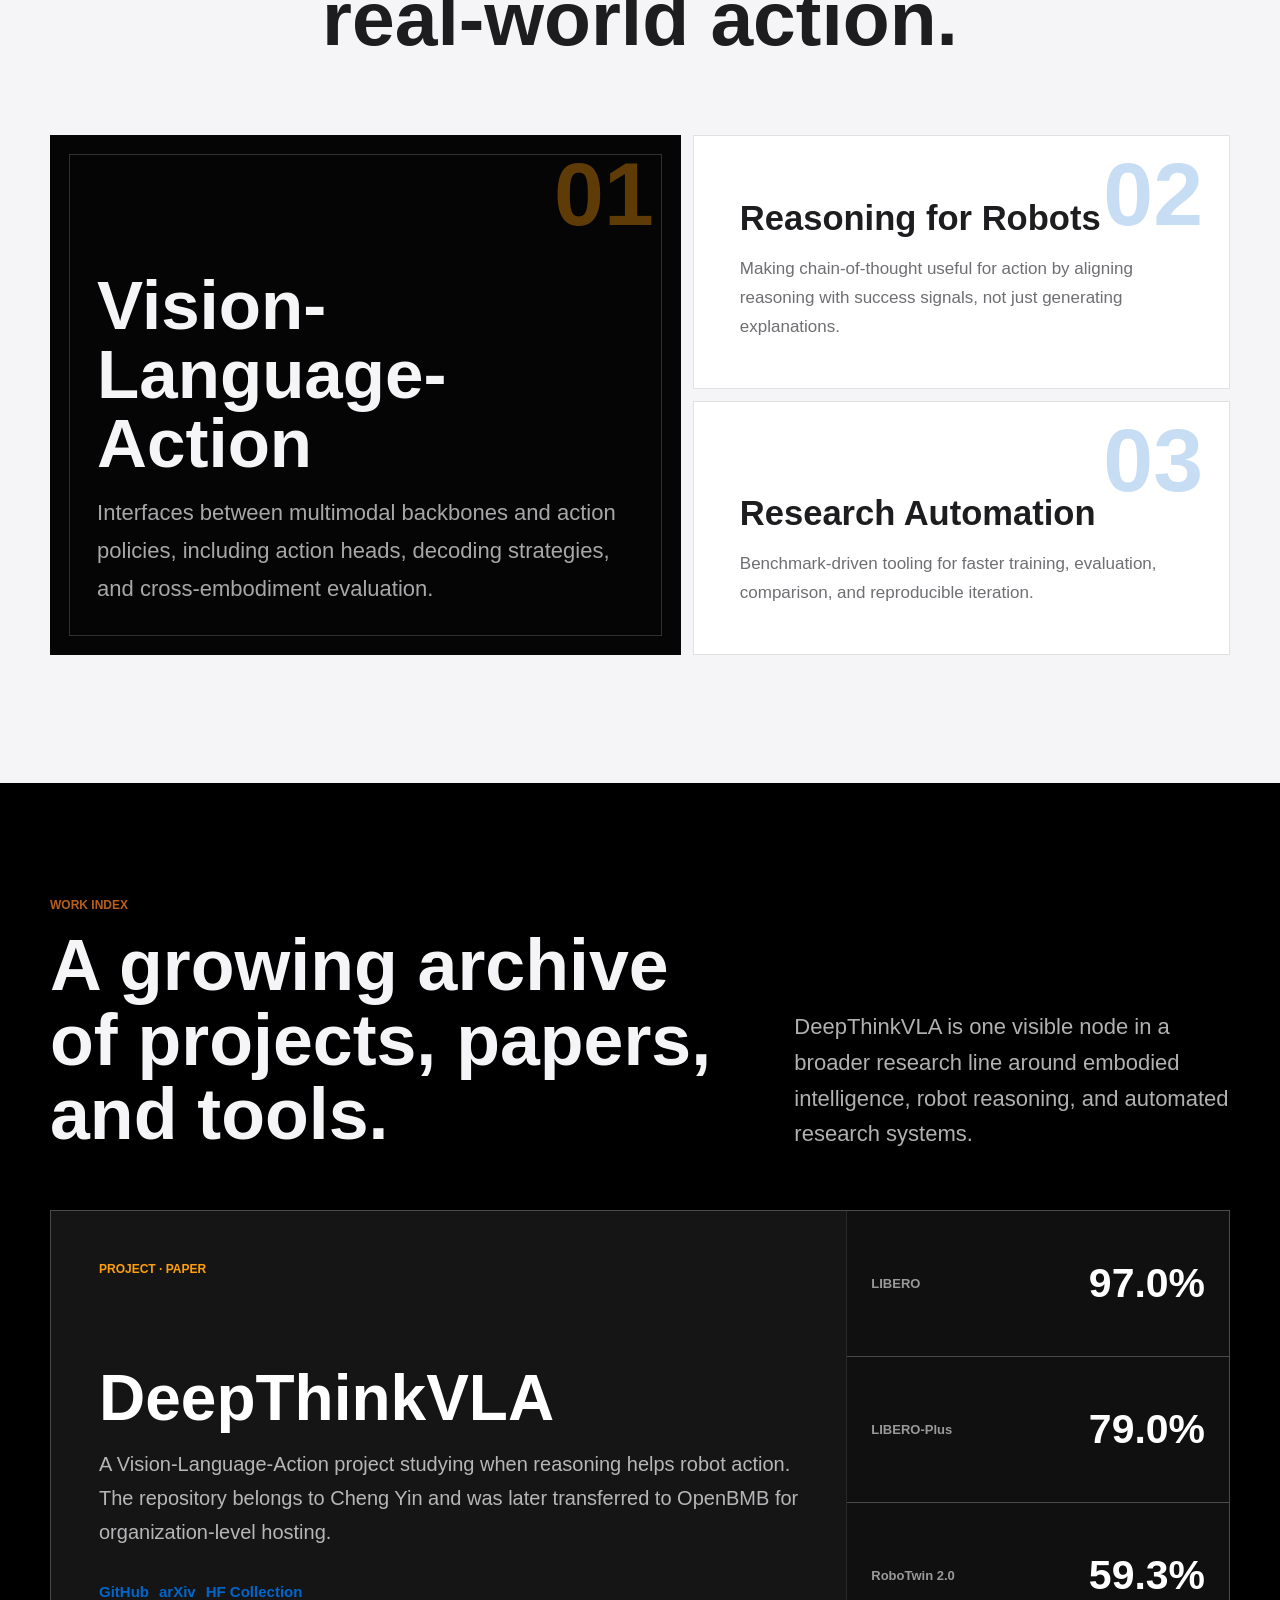
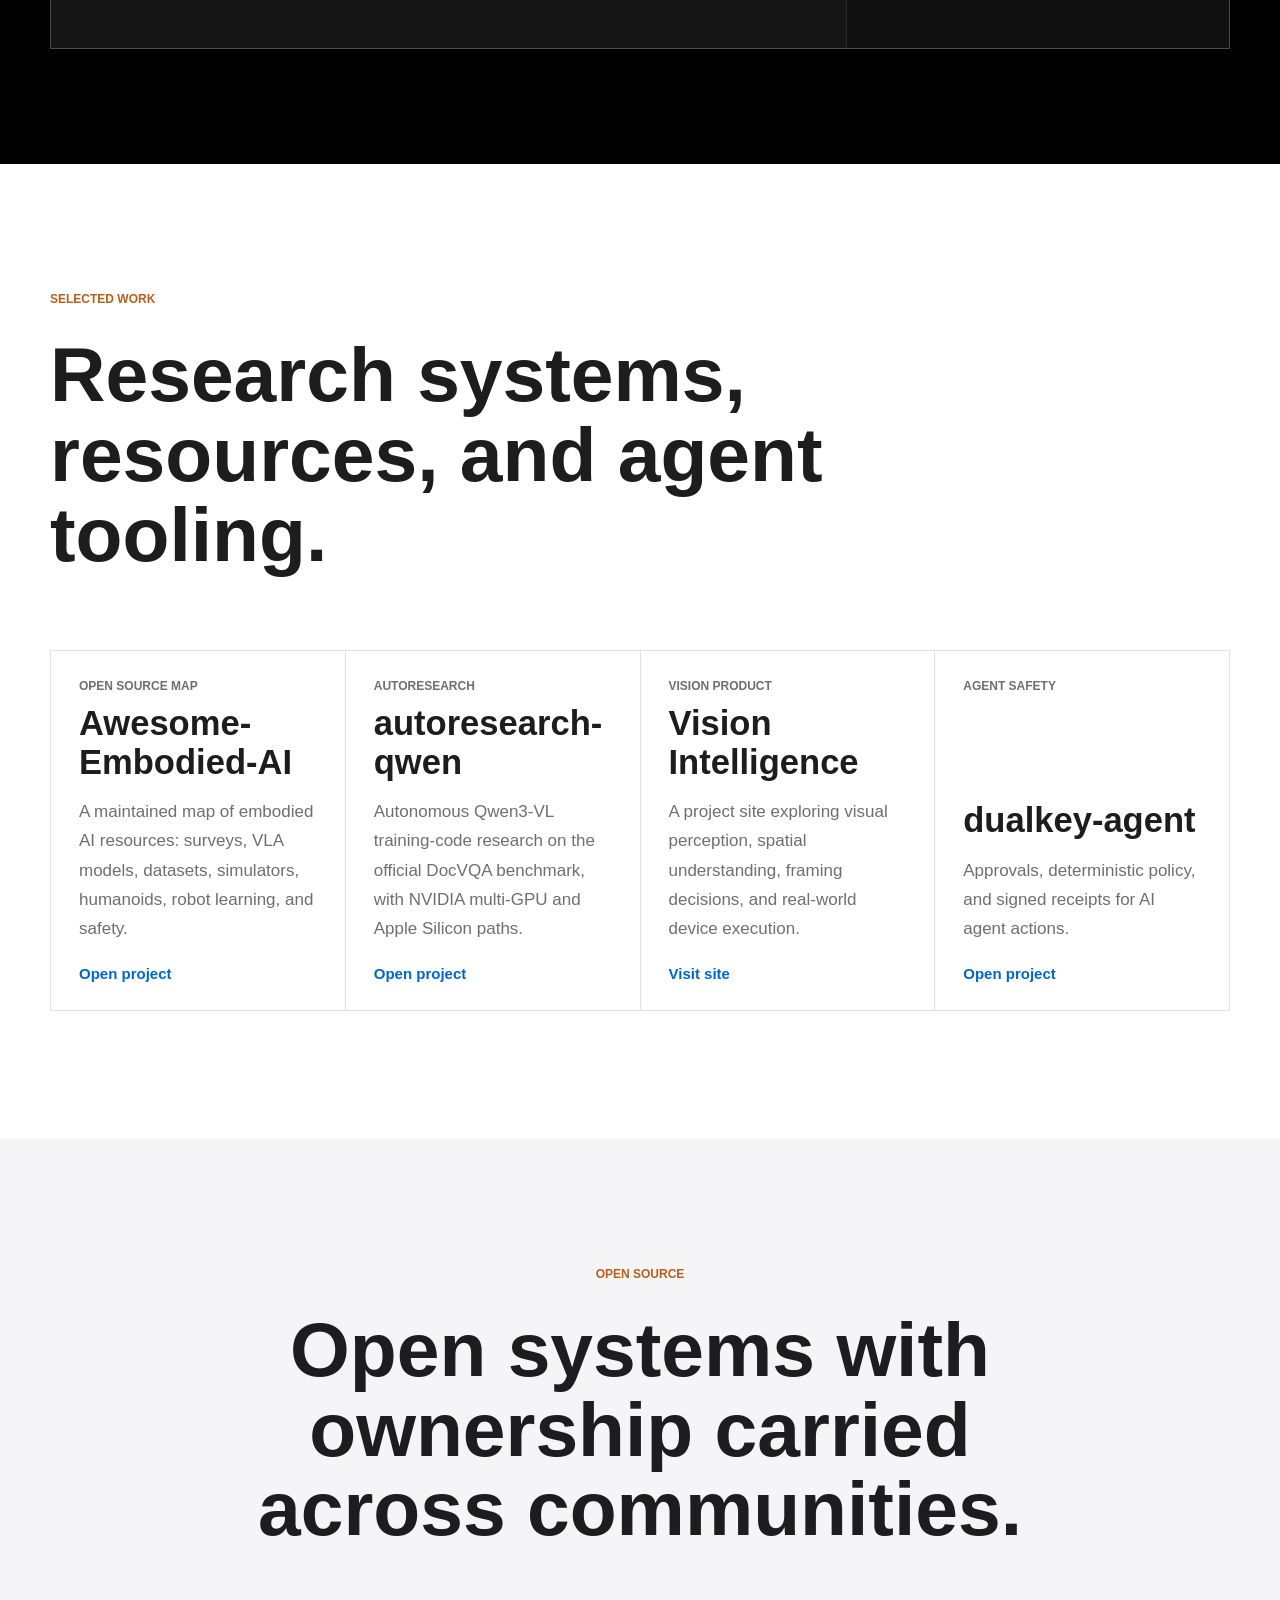
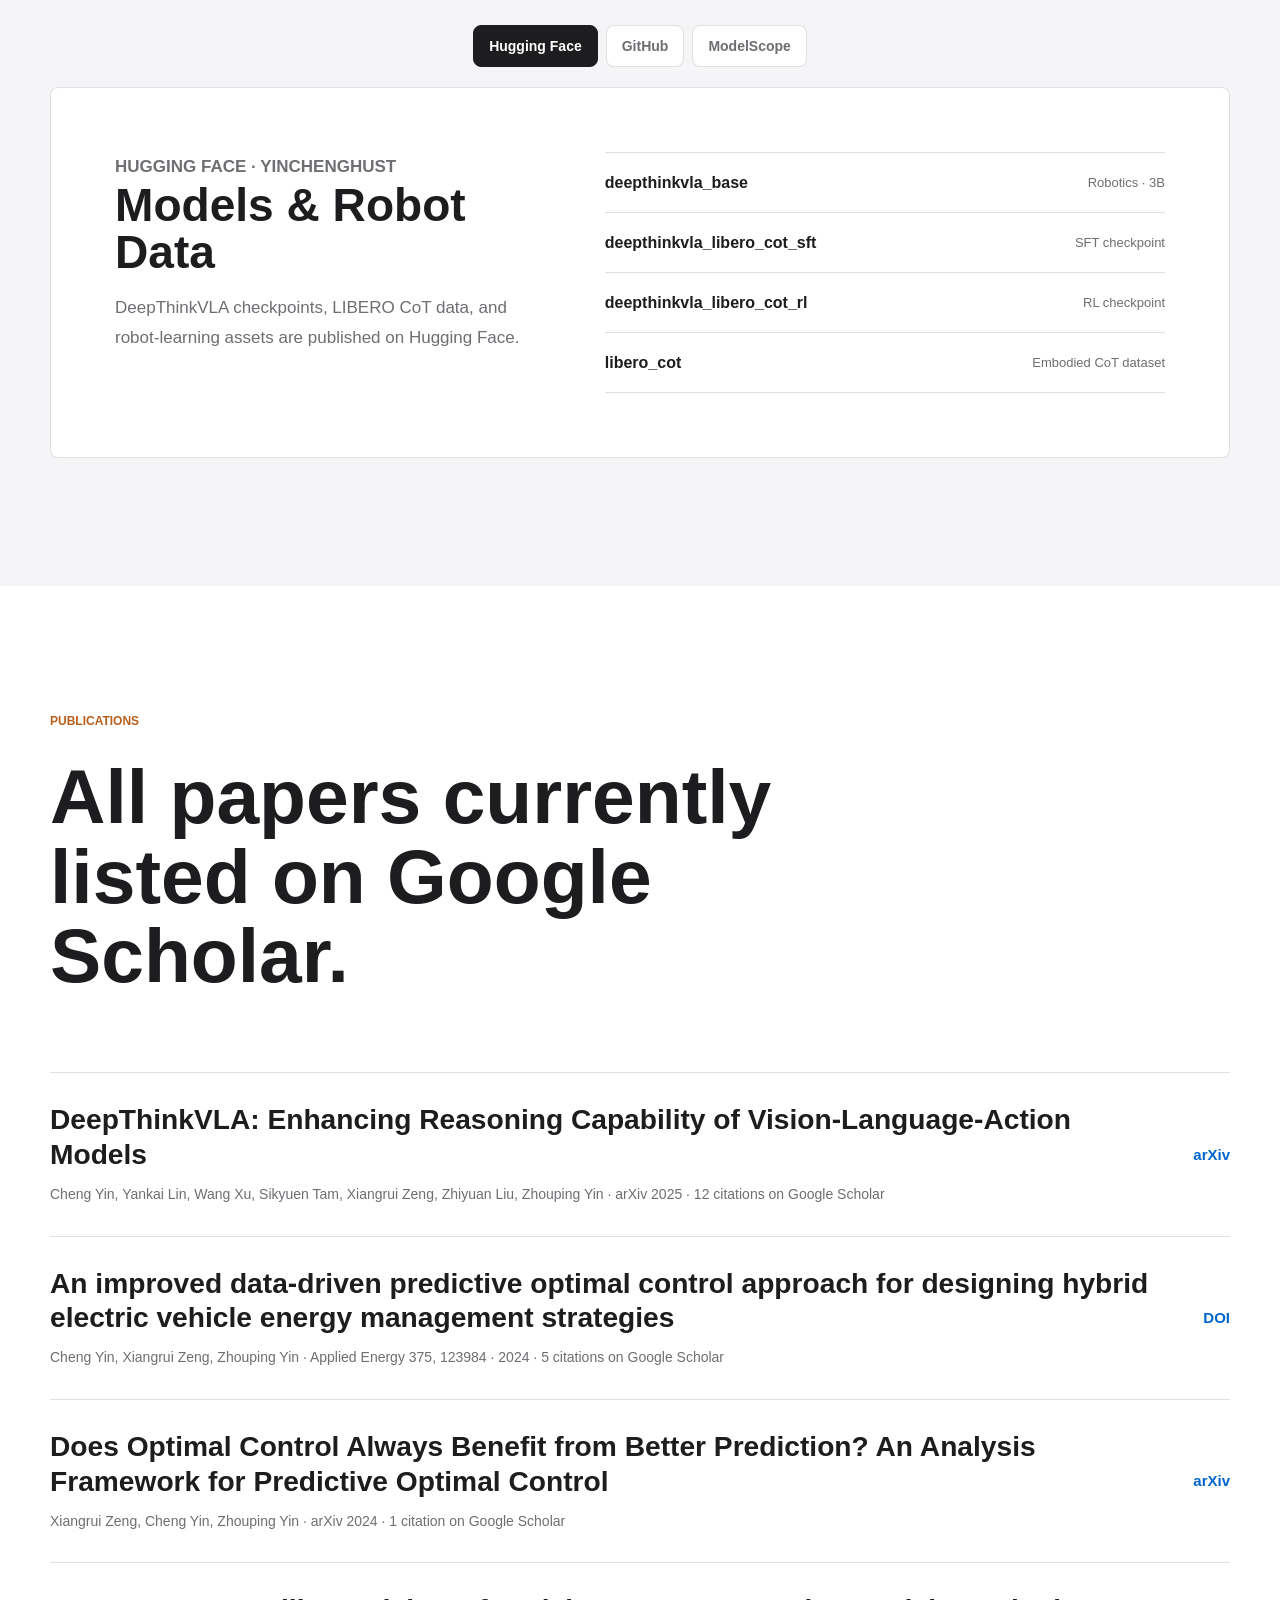
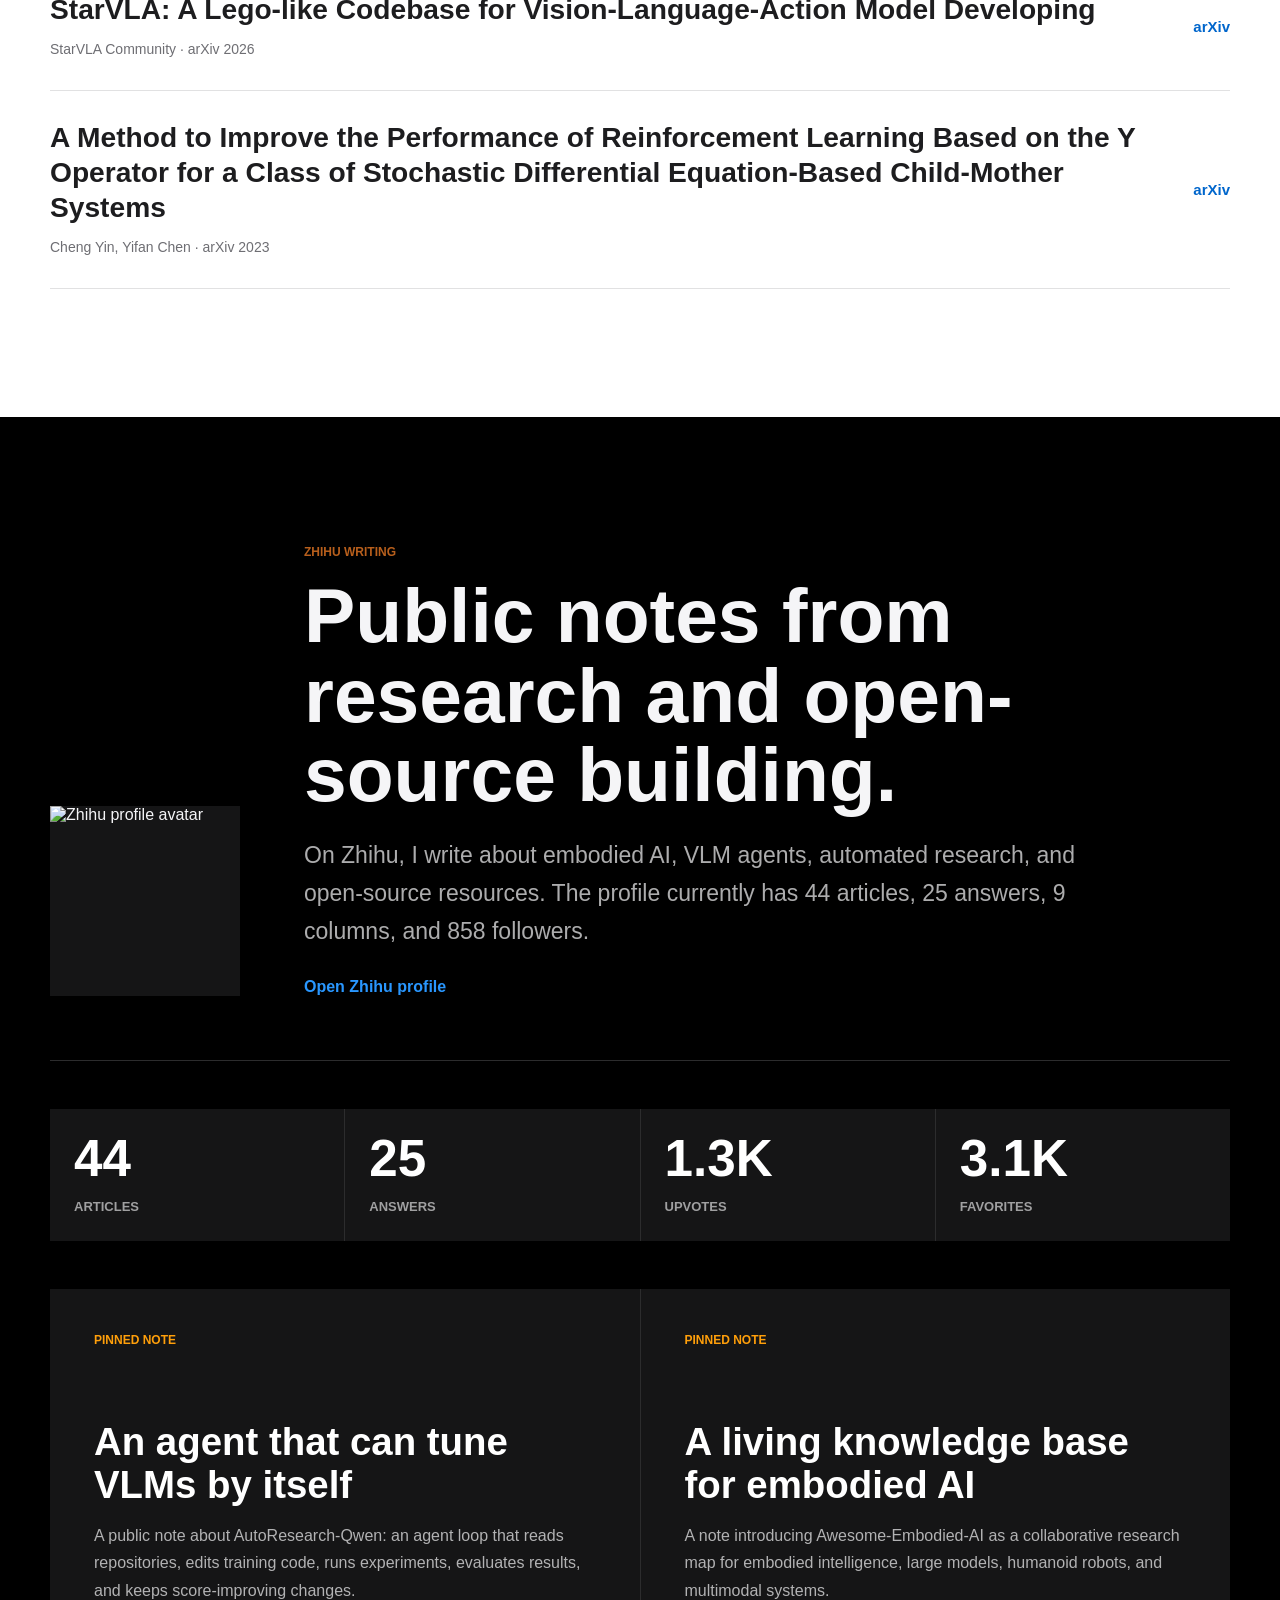
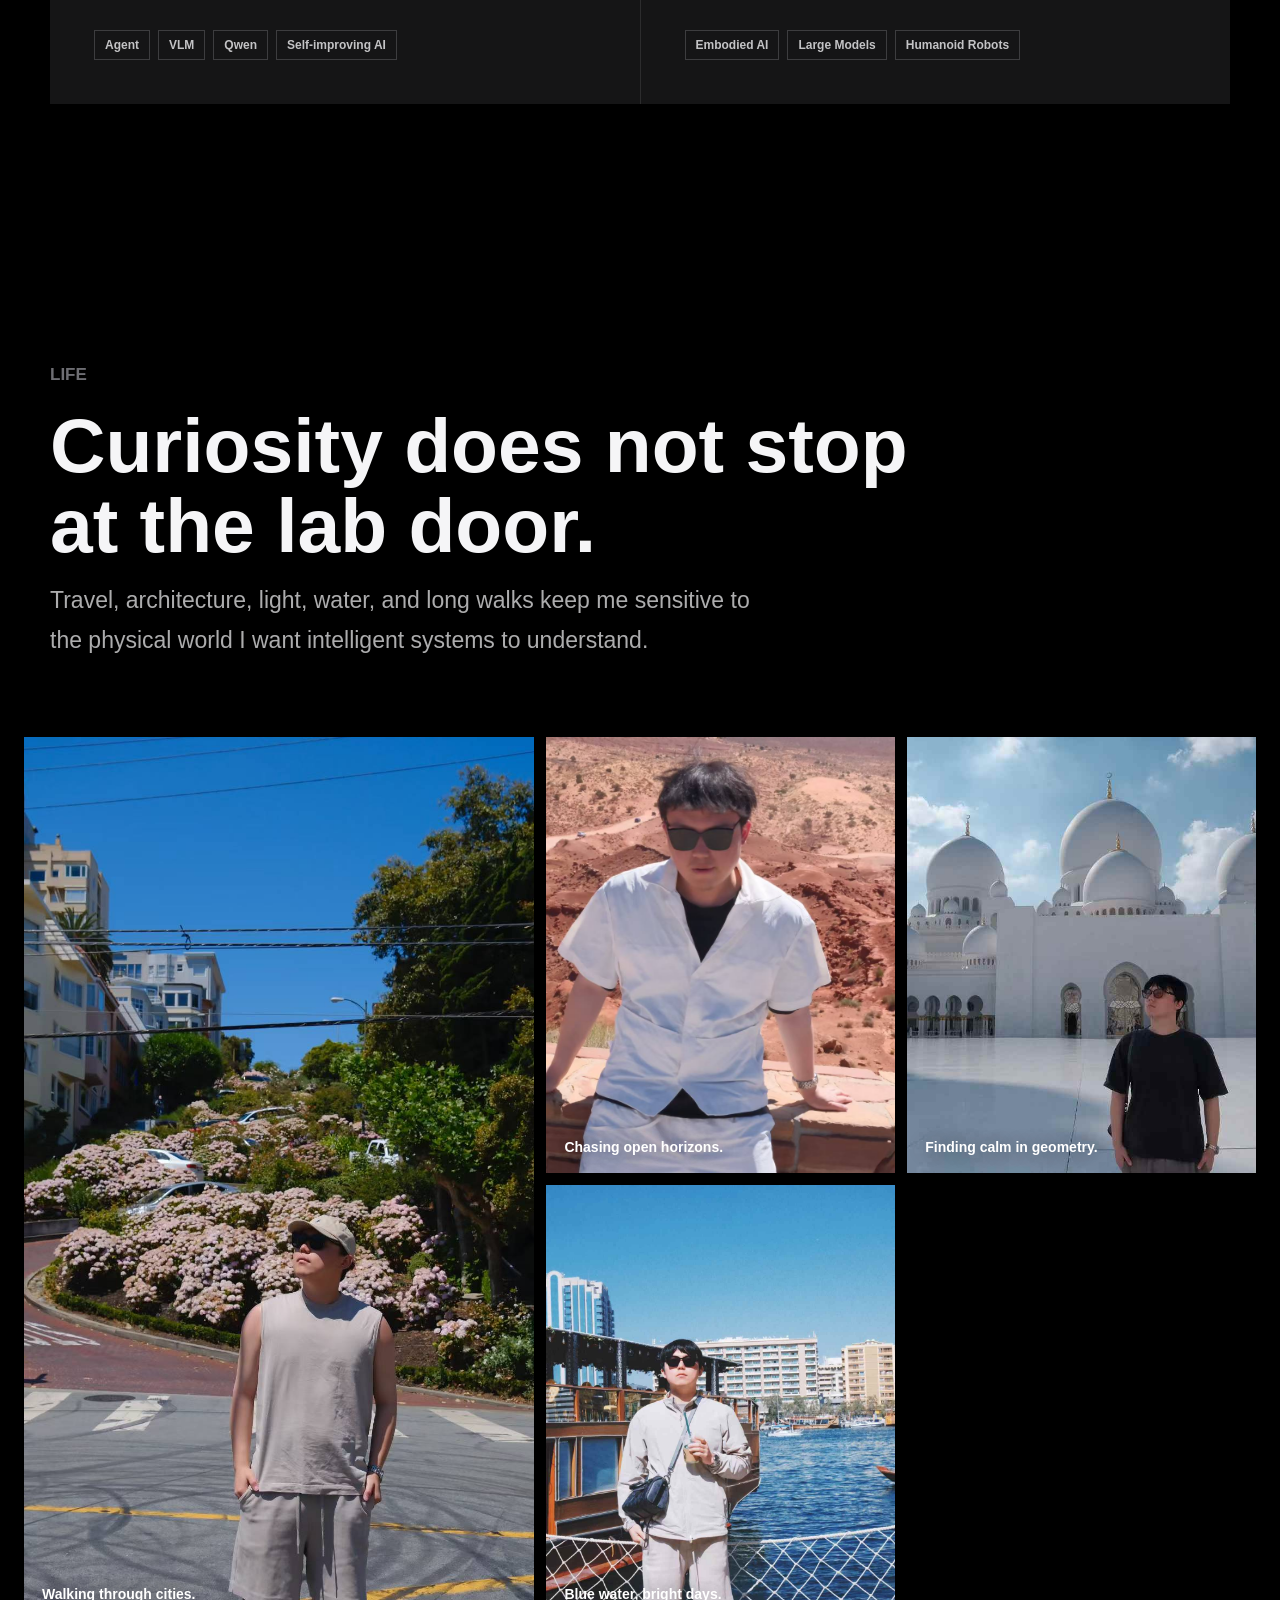
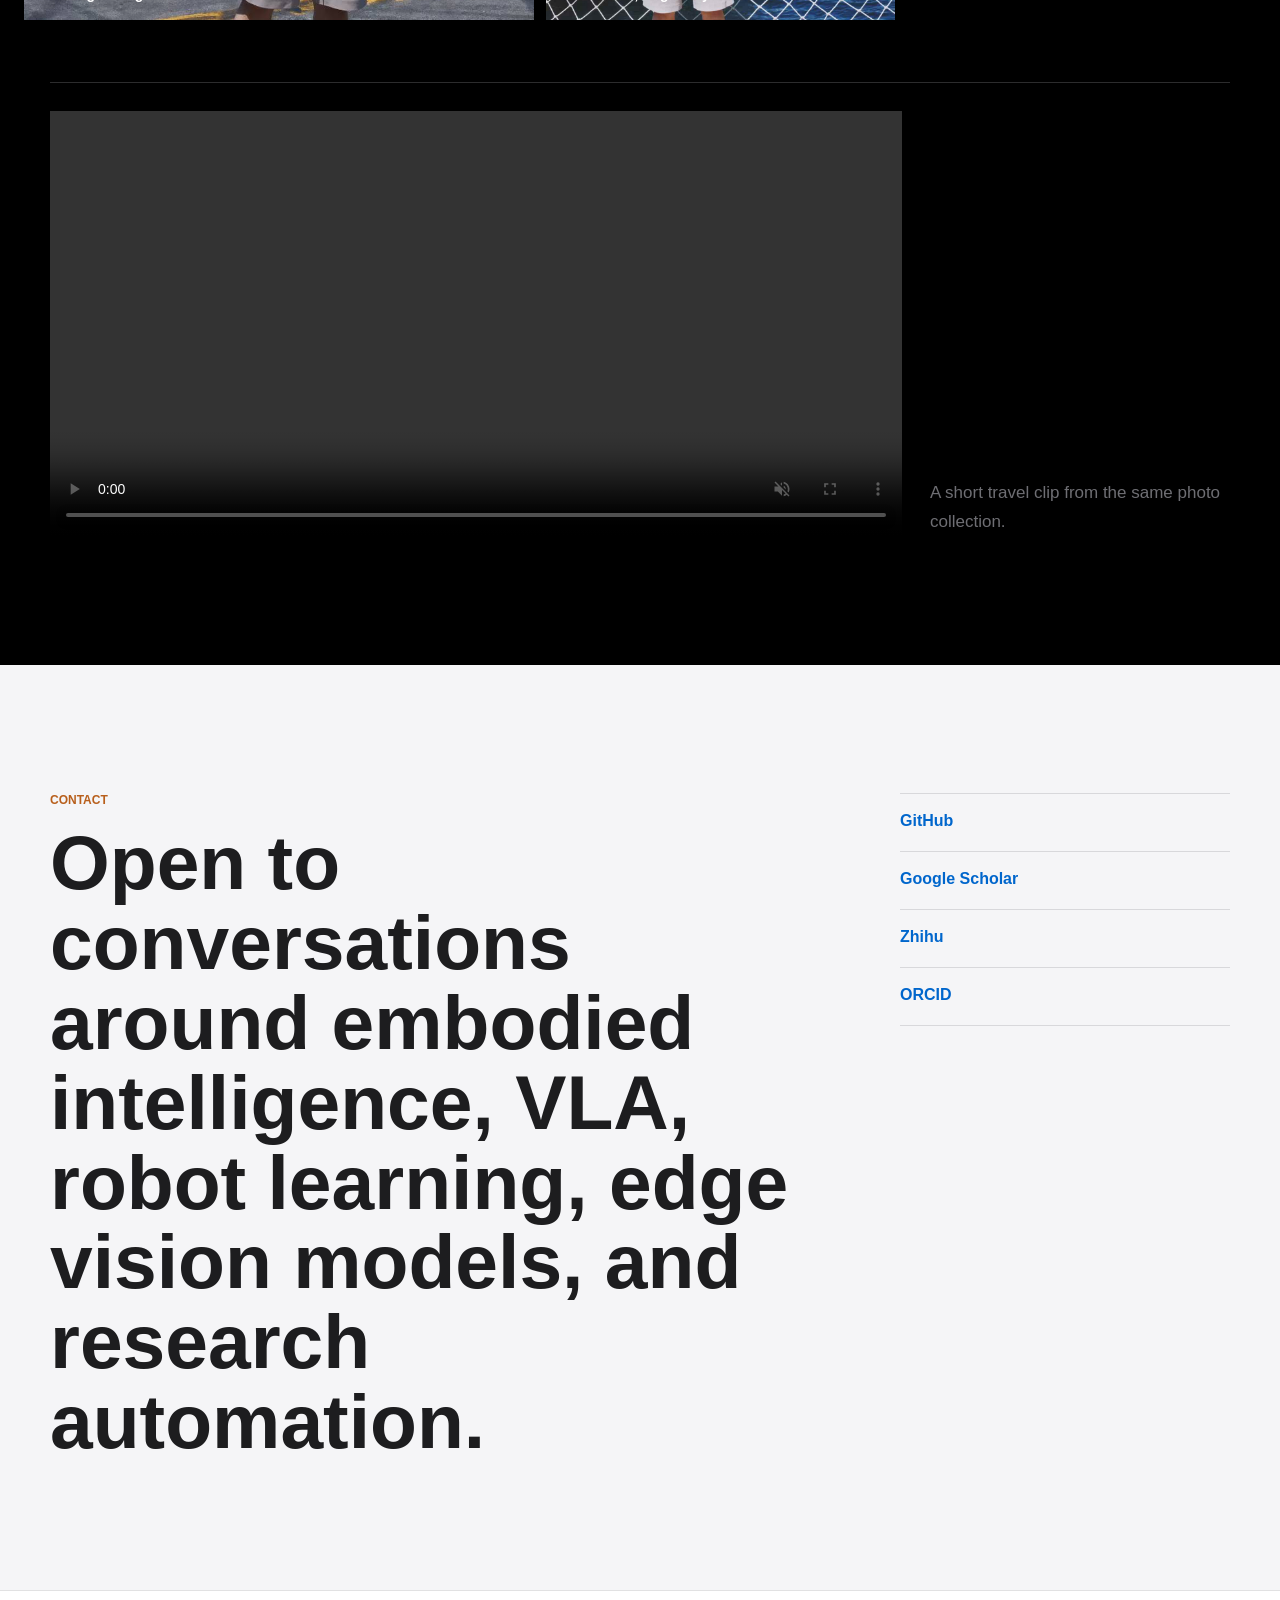
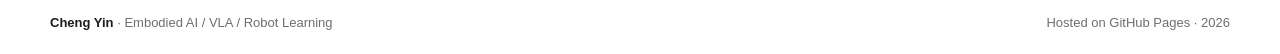
==== commit eeacbd5e: "Remove Chinese from English view" ====
--- a/index.html
+++ b/index.html
@@ -18,7 +18,7 @@
     <meta property="og:image" content="https://avatars.githubusercontent.com/u/34277382?v=4" />
     <link rel="icon" href="assets/favicon.svg" type="image/svg+xml" />
     <link rel="stylesheet" href="styles.css" />
-    <title>Cheng Yin / 尹诚</title>
+    <title>Cheng Yin</title>
   </head>
   <body>
     <header class="site-header" data-header>
@@ -36,7 +36,7 @@
       <div class="header-actions">
         <div class="language-switch" role="group" aria-label="Language switch">
           <button class="is-active" type="button" data-lang-switch="en">EN</button>
-          <button type="button" data-lang-switch="zh">中</button>
+          <button type="button" data-lang-switch="zh" data-en="ZH" data-zh="中">ZH</button>
         </div>
         <a class="header-link" href="https://github.com/wadeKeith" target="_blank" rel="noreferrer">GitHub</a>
       </div>
@@ -56,7 +56,7 @@
             HUST · THUNLP · Beijing Zhongguancun Academy
           </p>
           <h1>Cheng Yin</h1>
-          <p class="name-cn">尹诚</p>
+          <p class="name-cn" data-en="Embodied AI / VLA / Robot Learning" data-zh="尹诚">Embodied AI / VLA / Robot Learning</p>
           <p
             class="hero-lede"
             data-en="I work where reasoning systems meet physical action: VLA models, robot learning, and the research machinery that makes them improve."
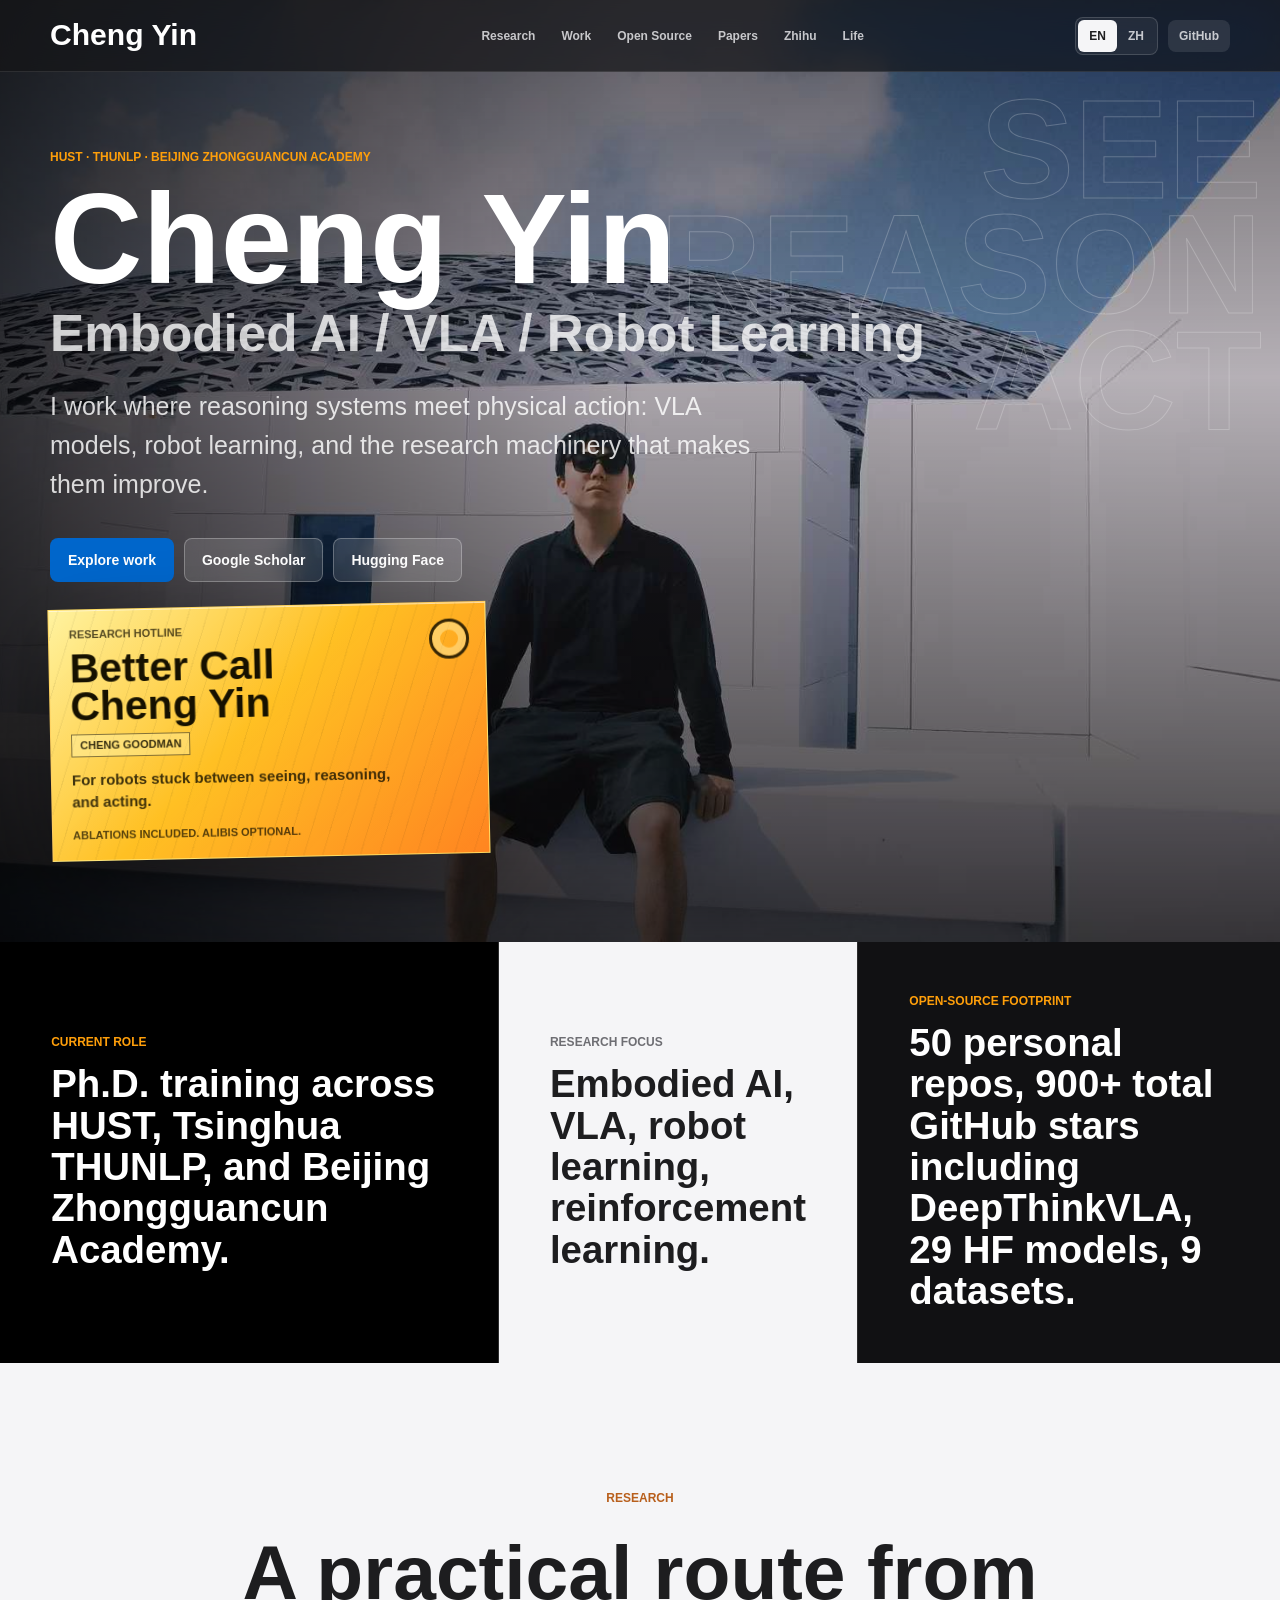
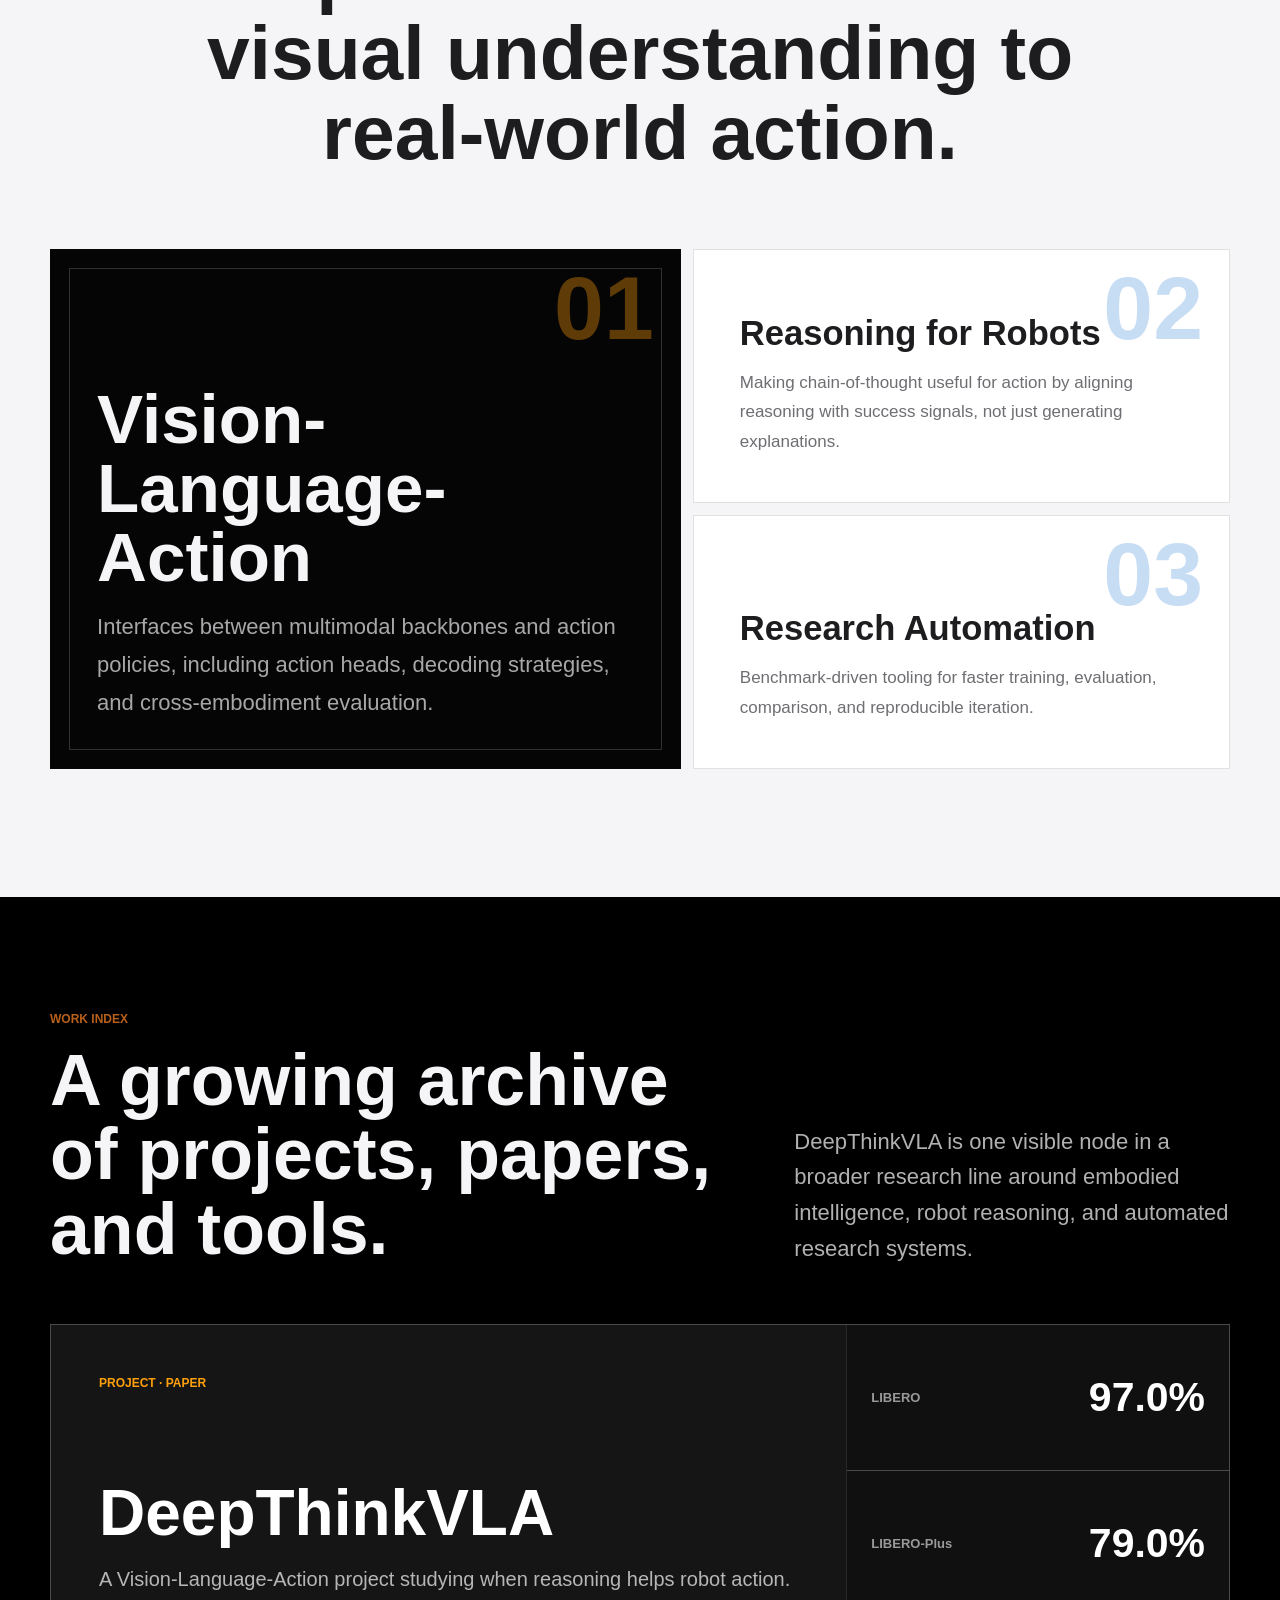
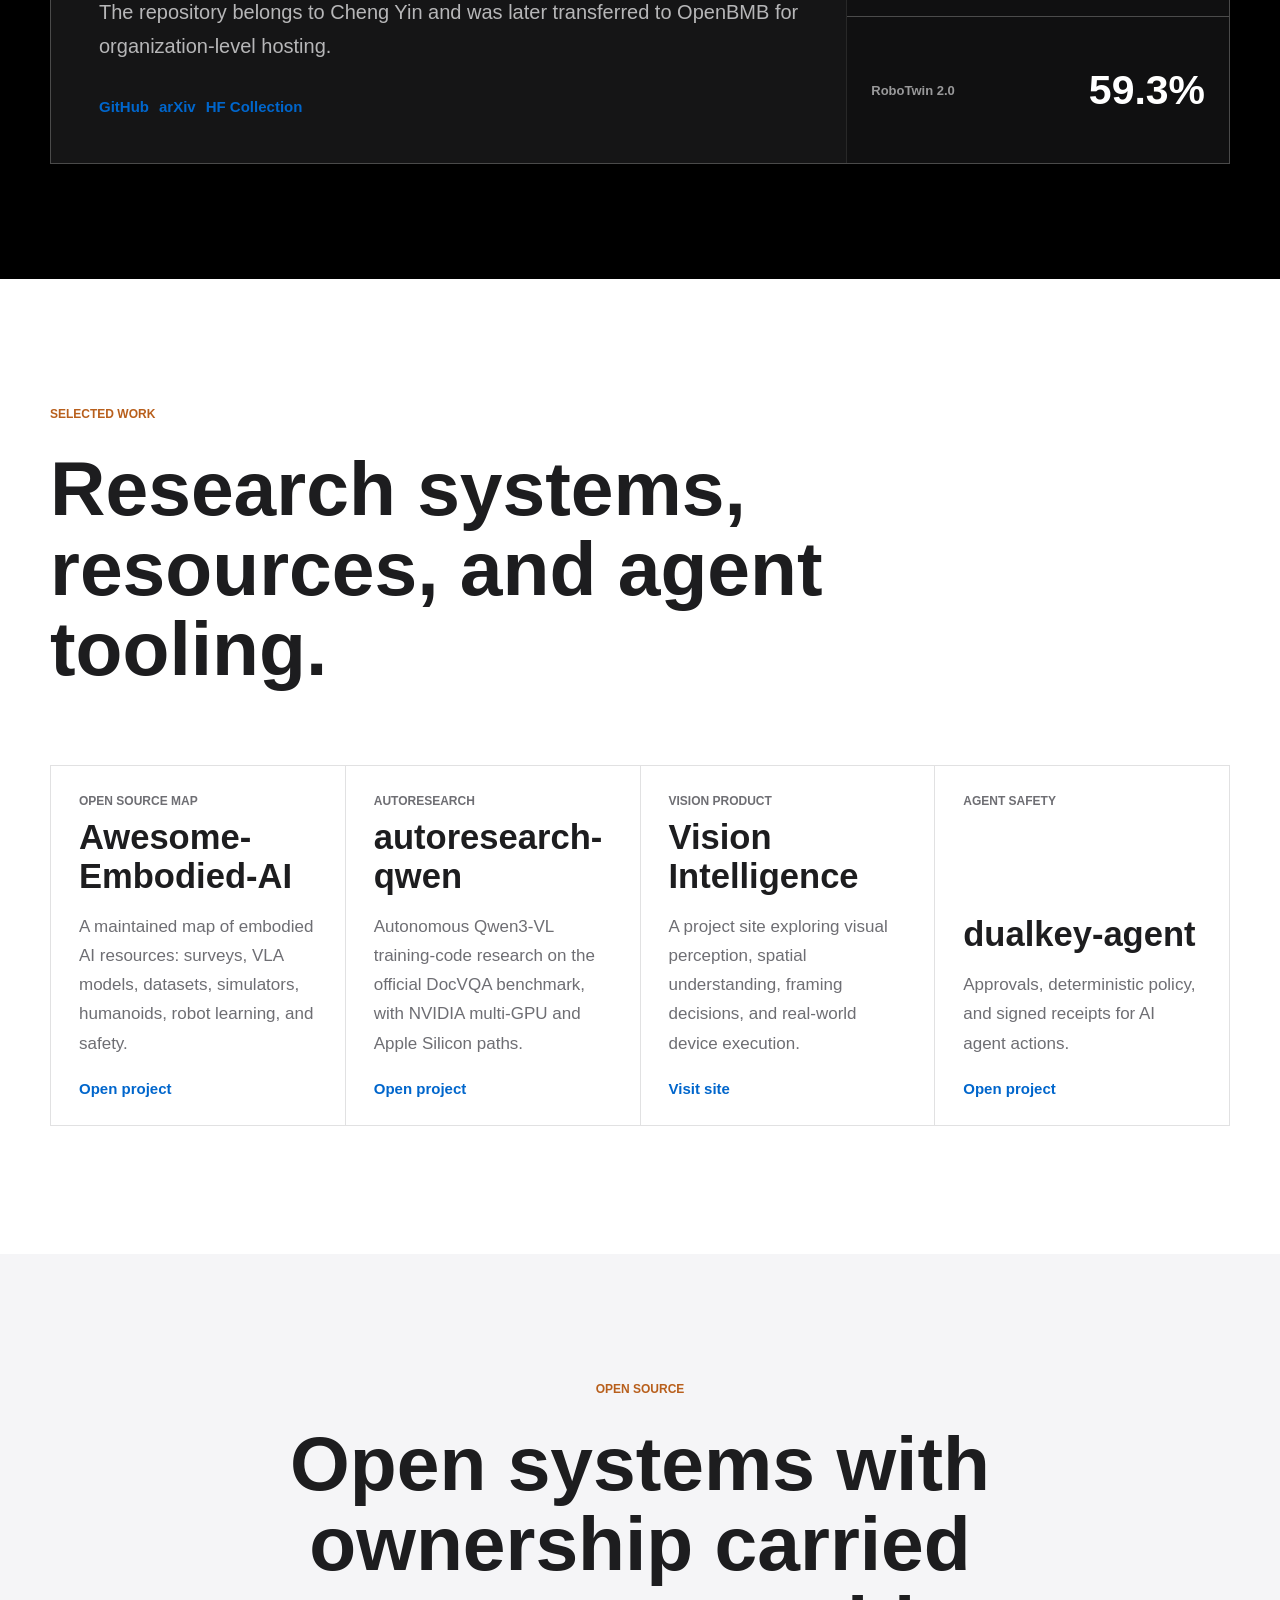
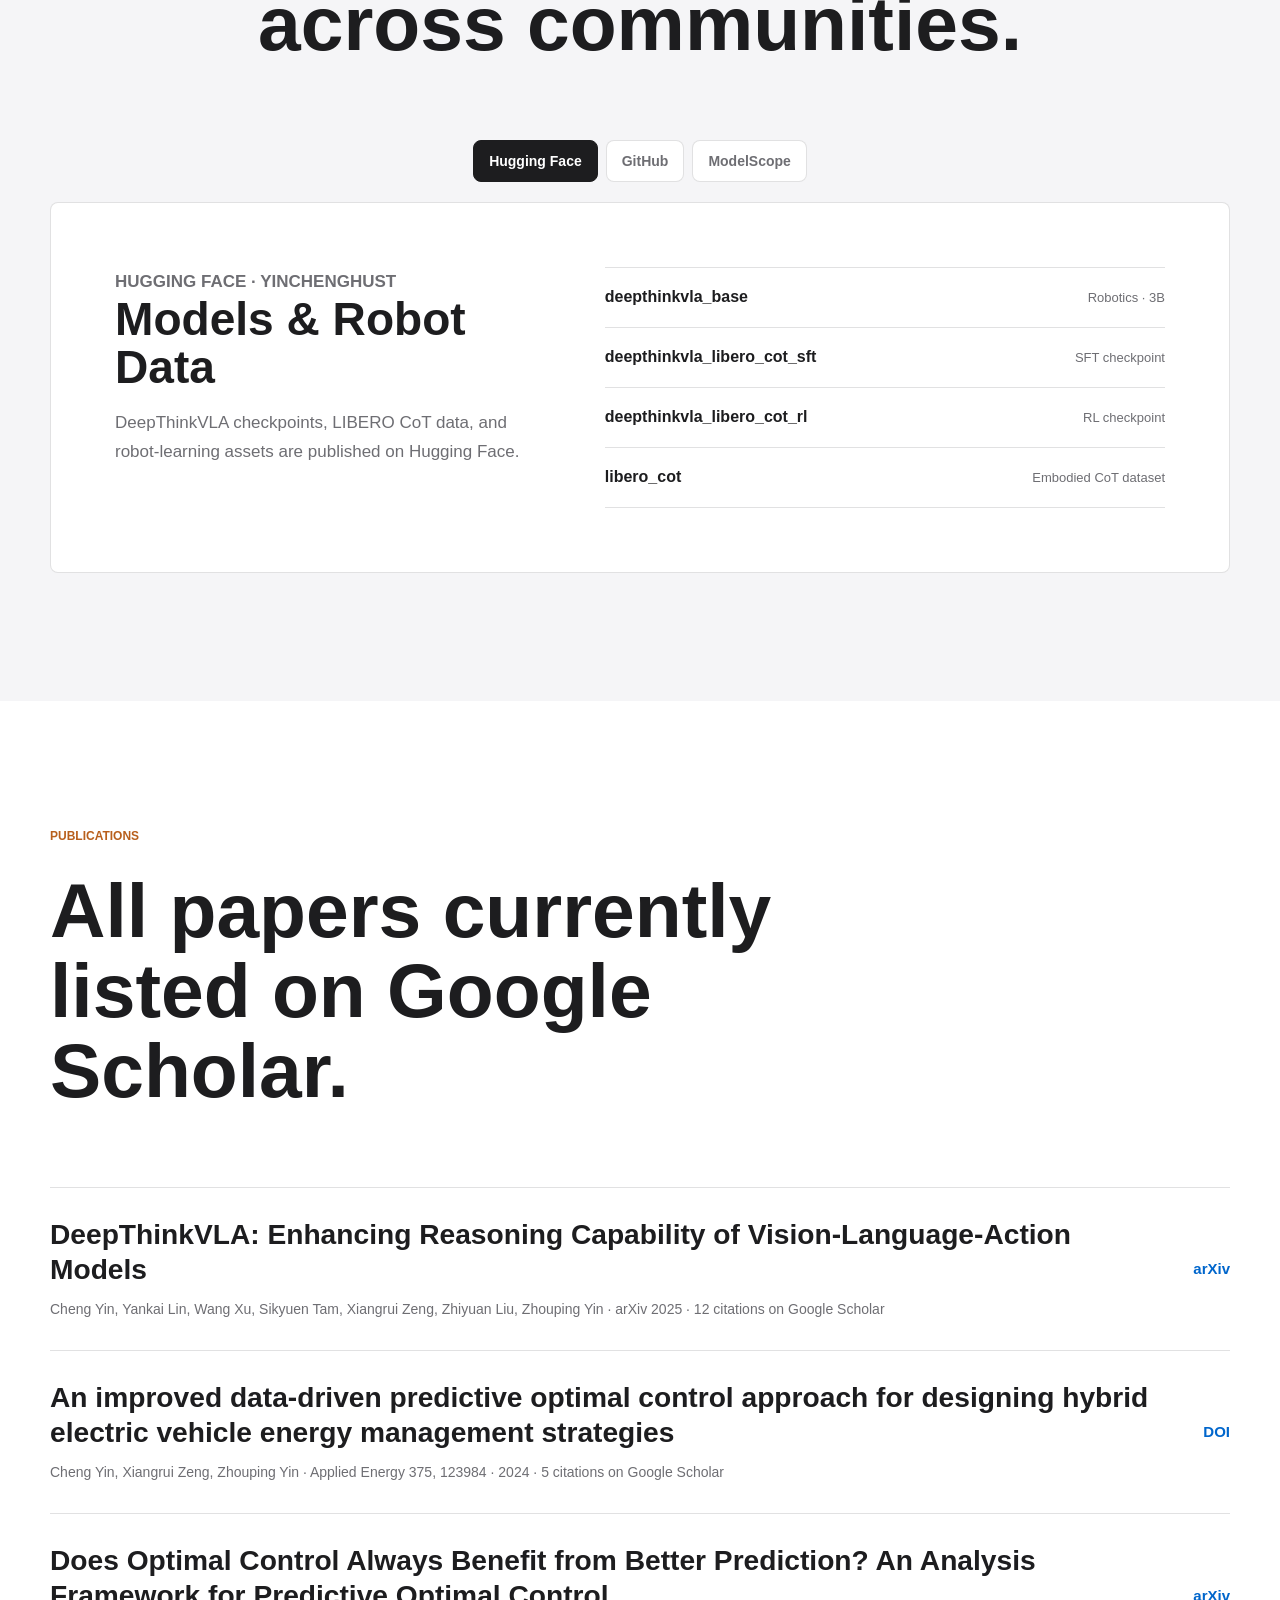
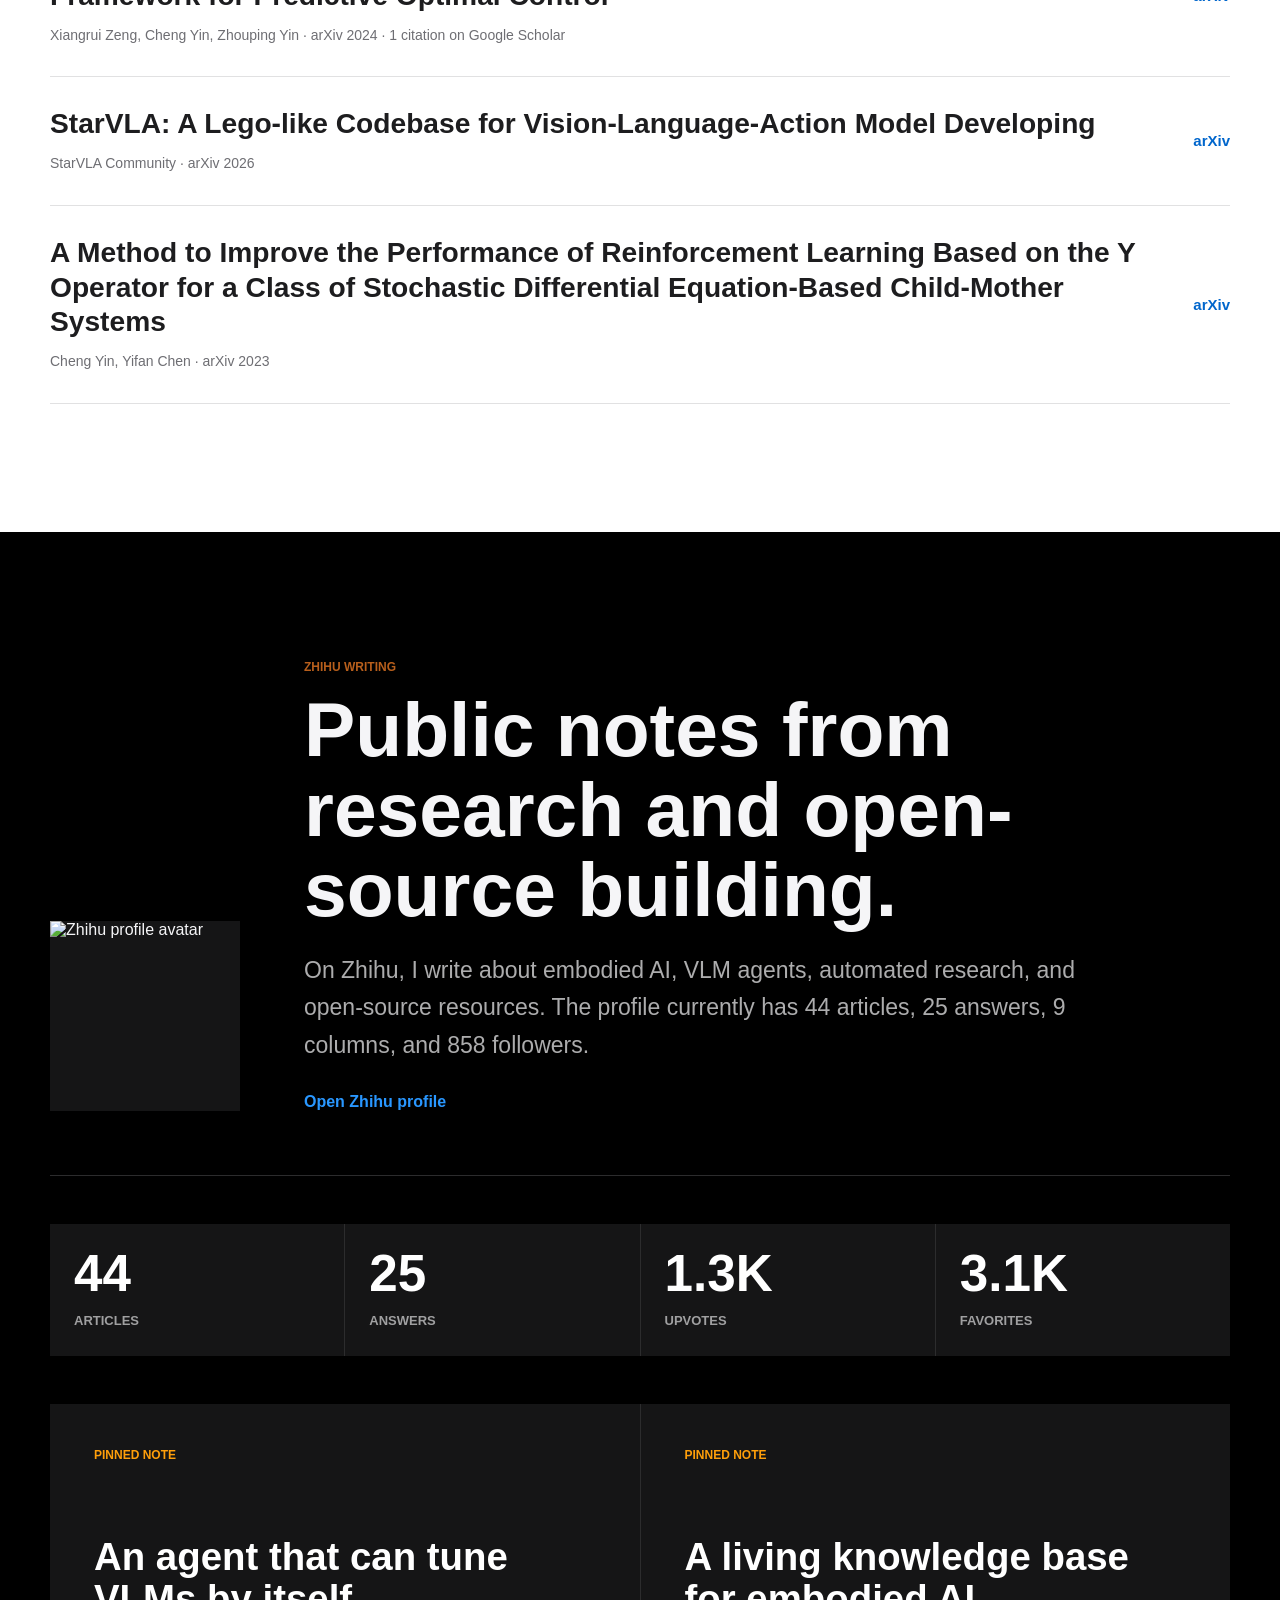
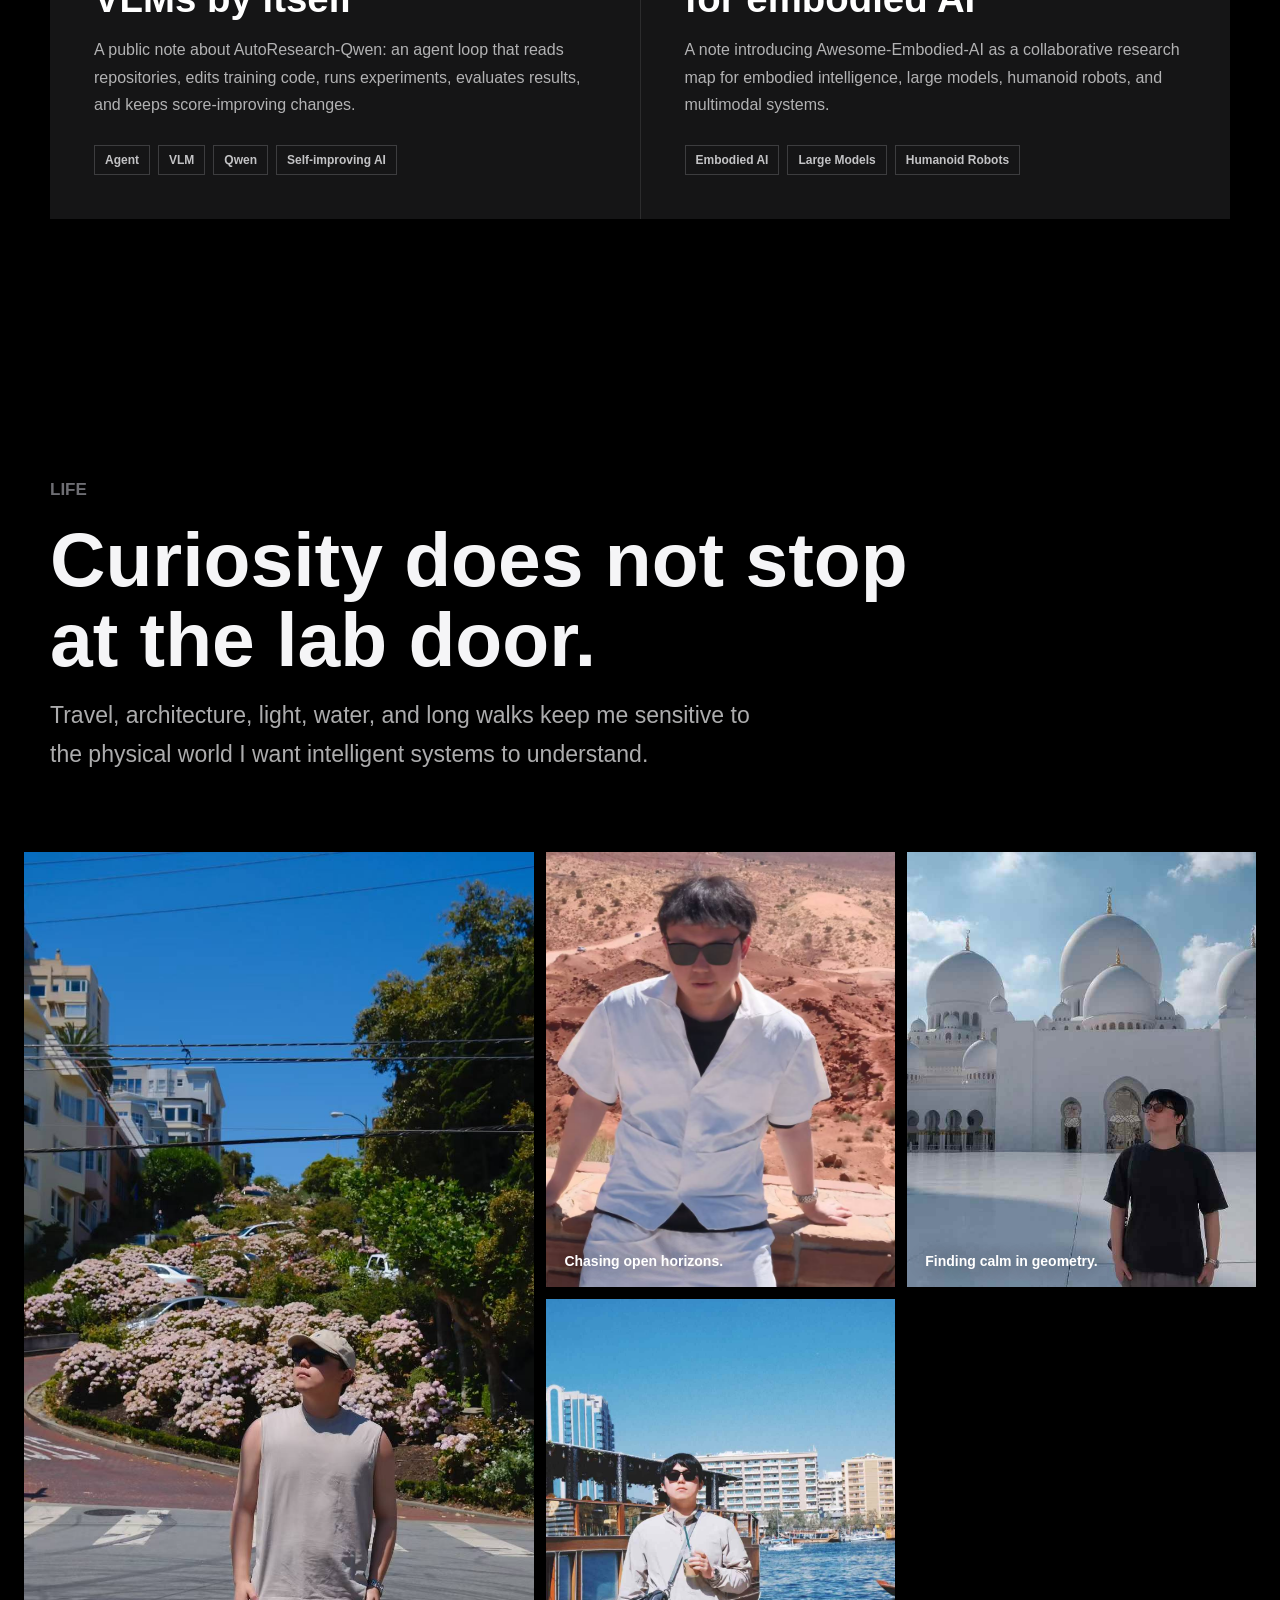
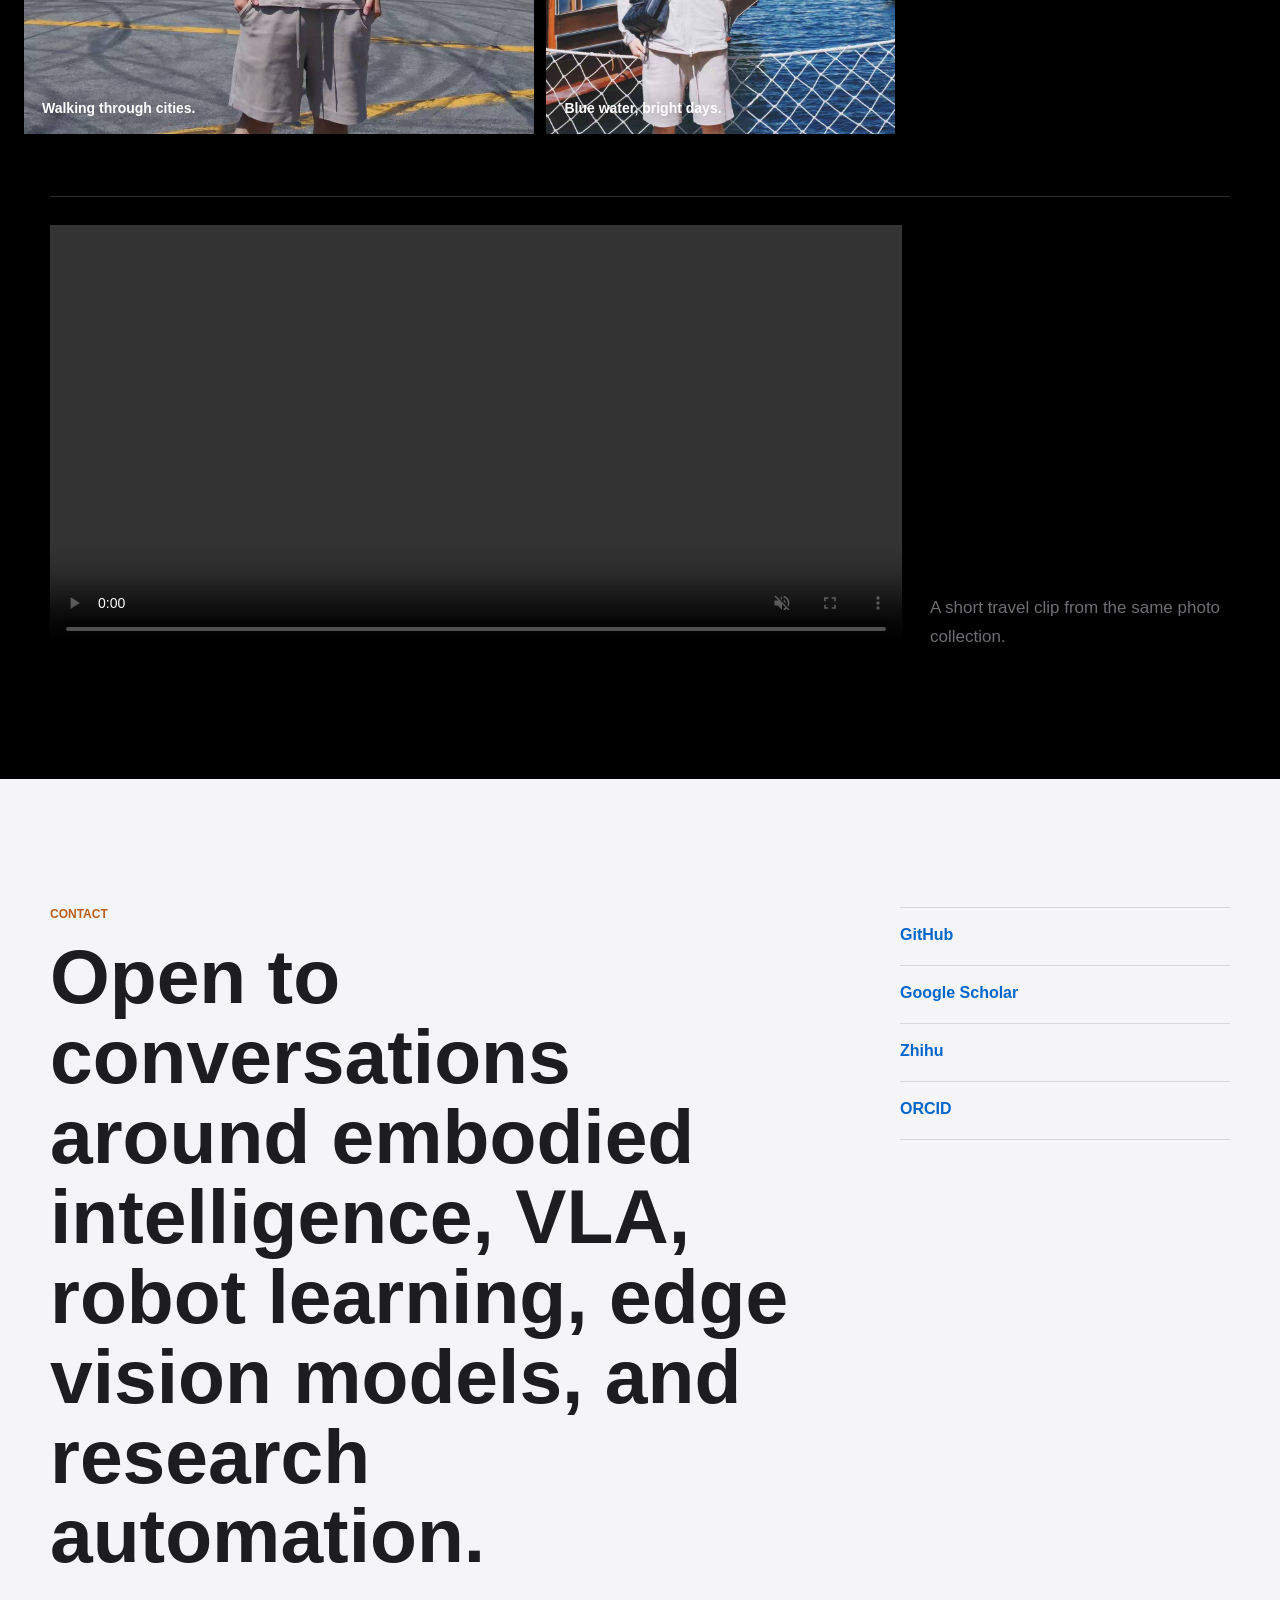
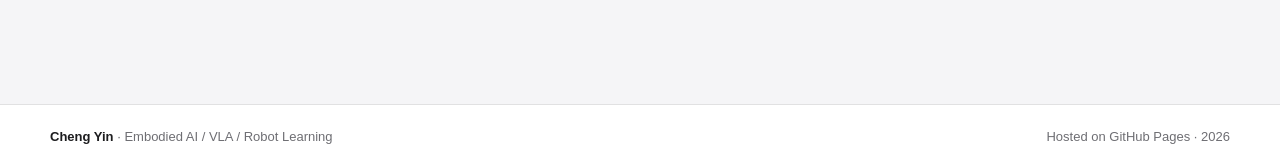
==== commit 3fac63ee: "Add playful Better Call Cheng Yin hero" ====
--- a/index.html
+++ b/index.html
@@ -71,6 +71,25 @@
             </a>
             <a class="button" href="https://huggingface.co/yinchenghust" target="_blank" rel="noreferrer">Hugging Face</a>
           </div>
+          <a class="hero-callout" href="#contact" aria-label="Better Call Cheng Yin">
+            <span class="callout-kicker" data-en="Research hotline" data-zh="研究热线">Research hotline</span>
+            <strong data-en="Better Call Cheng Yin" data-zh="Better Call Cheng Yin">Better Call Cheng Yin</strong>
+            <span class="callout-alias" data-en="CHENG GOODMAN" data-zh="CHENG GOODMAN">CHENG GOODMAN</span>
+            <span
+              class="callout-copy"
+              data-en="For robots stuck between seeing, reasoning, and acting."
+              data-zh="当机器人卡在看见、推理和行动之间。"
+            >
+              For robots stuck between seeing, reasoning, and acting.
+            </span>
+            <span
+              class="callout-meta"
+              data-en="Ablations included. Alibis optional."
+              data-zh="消融实验管够，借口另算。"
+            >
+              Ablations included. Alibis optional.
+            </span>
+          </a>
         </div>
       </section>
 
--- a/styles.css
+++ b/styles.css
@@ -276,6 +276,106 @@
   background: var(--blue);
 }
 
+.hero-callout {
+  position: relative;
+  display: inline-grid;
+  width: min(100%, 438px);
+  margin-top: 28px;
+  overflow: hidden;
+  isolation: isolate;
+  padding: 18px 20px 19px;
+  border: 1px solid rgba(255, 231, 119, 0.72);
+  color: #161100;
+  background:
+    linear-gradient(135deg, rgba(255, 244, 165, 0.96), rgba(255, 192, 35, 0.97) 46%, rgba(255, 128, 32, 0.94)),
+    #ffc423;
+  box-shadow:
+    0 30px 90px rgba(0, 0, 0, 0.36),
+    inset 0 1px 0 rgba(255, 255, 255, 0.56);
+  transform: rotate(-1.2deg);
+  transform-origin: left center;
+  transition: transform 0.2s ease, box-shadow 0.2s ease;
+}
+
+.hero-callout::before {
+  content: "";
+  position: absolute;
+  z-index: -1;
+  inset: -36px;
+  background:
+    repeating-linear-gradient(
+      108deg,
+      rgba(22, 17, 0, 0.13) 0 1px,
+      transparent 1px 18px
+    );
+  opacity: 0.52;
+}
+
+.hero-callout::after {
+  content: "";
+  position: absolute;
+  top: 16px;
+  right: 16px;
+  width: 34px;
+  height: 34px;
+  border: 3px solid rgba(22, 17, 0, 0.86);
+  border-radius: 999px;
+  box-shadow: inset 0 0 0 8px rgba(255, 248, 188, 0.42);
+}
+
+.hero-callout:hover {
+  transform: translateY(-2px) rotate(-1.2deg);
+  box-shadow:
+    0 34px 98px rgba(0, 0, 0, 0.42),
+    inset 0 1px 0 rgba(255, 255, 255, 0.64);
+}
+
+.callout-kicker,
+.callout-meta {
+  color: rgba(22, 17, 0, 0.72);
+  font-size: 11px;
+  font-weight: 820;
+  line-height: 1.1;
+  text-transform: uppercase;
+}
+
+.hero-callout strong {
+  display: block;
+  max-width: min(340px, calc(100% - 52px));
+  margin-top: 10px;
+  font-size: clamp(30px, 3.2vw, 46px);
+  font-weight: 860;
+  line-height: 0.92;
+  letter-spacing: 0;
+}
+
+.callout-alias {
+  display: inline-flex;
+  width: fit-content;
+  margin-top: 9px;
+  padding: 5px 8px;
+  border: 1px solid rgba(22, 17, 0, 0.52);
+  color: rgba(22, 17, 0, 0.86);
+  background: rgba(255, 248, 188, 0.36);
+  font-size: 11px;
+  font-weight: 860;
+  line-height: 1;
+  text-transform: uppercase;
+}
+
+.callout-copy {
+  max-width: min(330px, calc(100% - 20px));
+  margin-top: 12px;
+  color: rgba(22, 17, 0, 0.82);
+  font-size: 15px;
+  font-weight: 640;
+  line-height: 1.45;
+}
+
+.callout-meta {
+  margin-top: 16px;
+}
+
 .snapshot {
   background: #000000;
 }
@@ -1067,6 +1167,16 @@
     width: 100%;
   }
 
+  .hero-callout {
+    width: 100%;
+    margin-top: 24px;
+    transform: rotate(-0.6deg);
+  }
+
+  .hero-callout:hover {
+    transform: translateY(-2px) rotate(-0.6deg);
+  }
+
   .snapshot article {
     min-height: 188px;
     padding-inline: 20px;
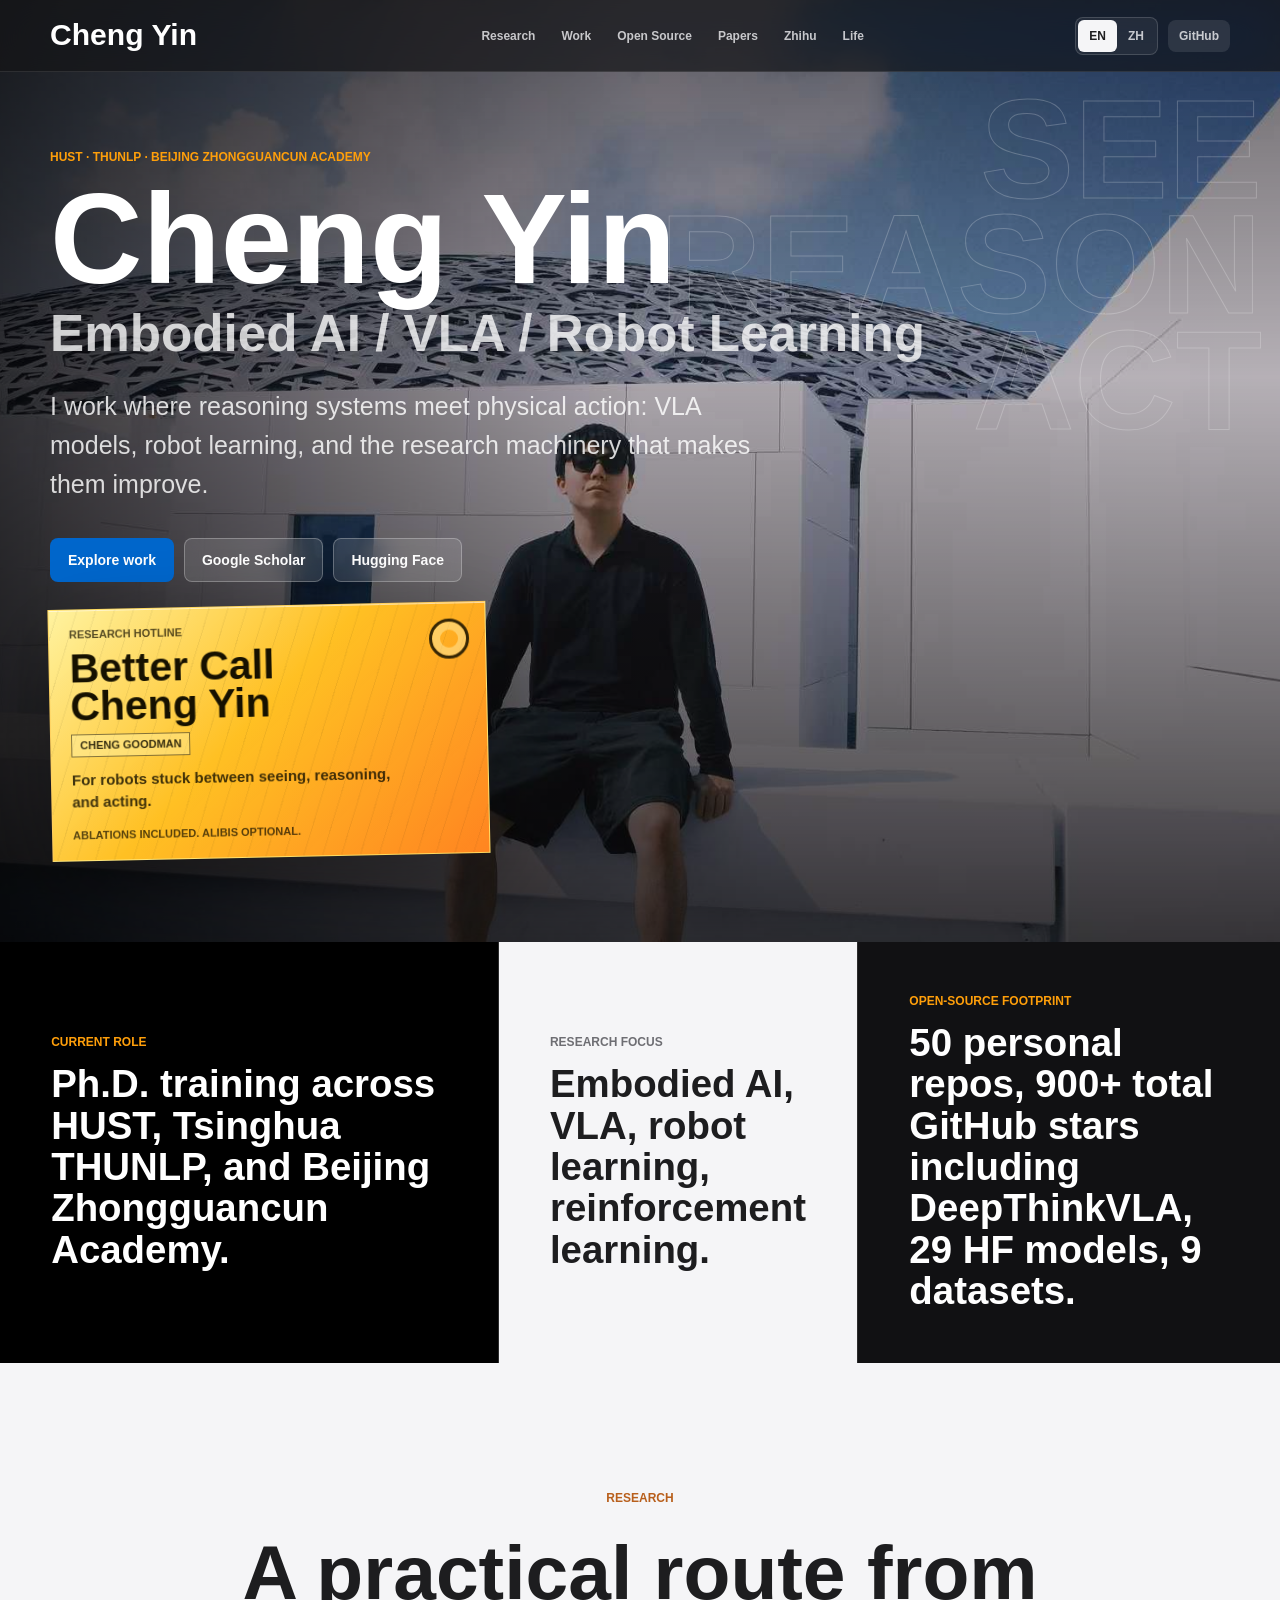
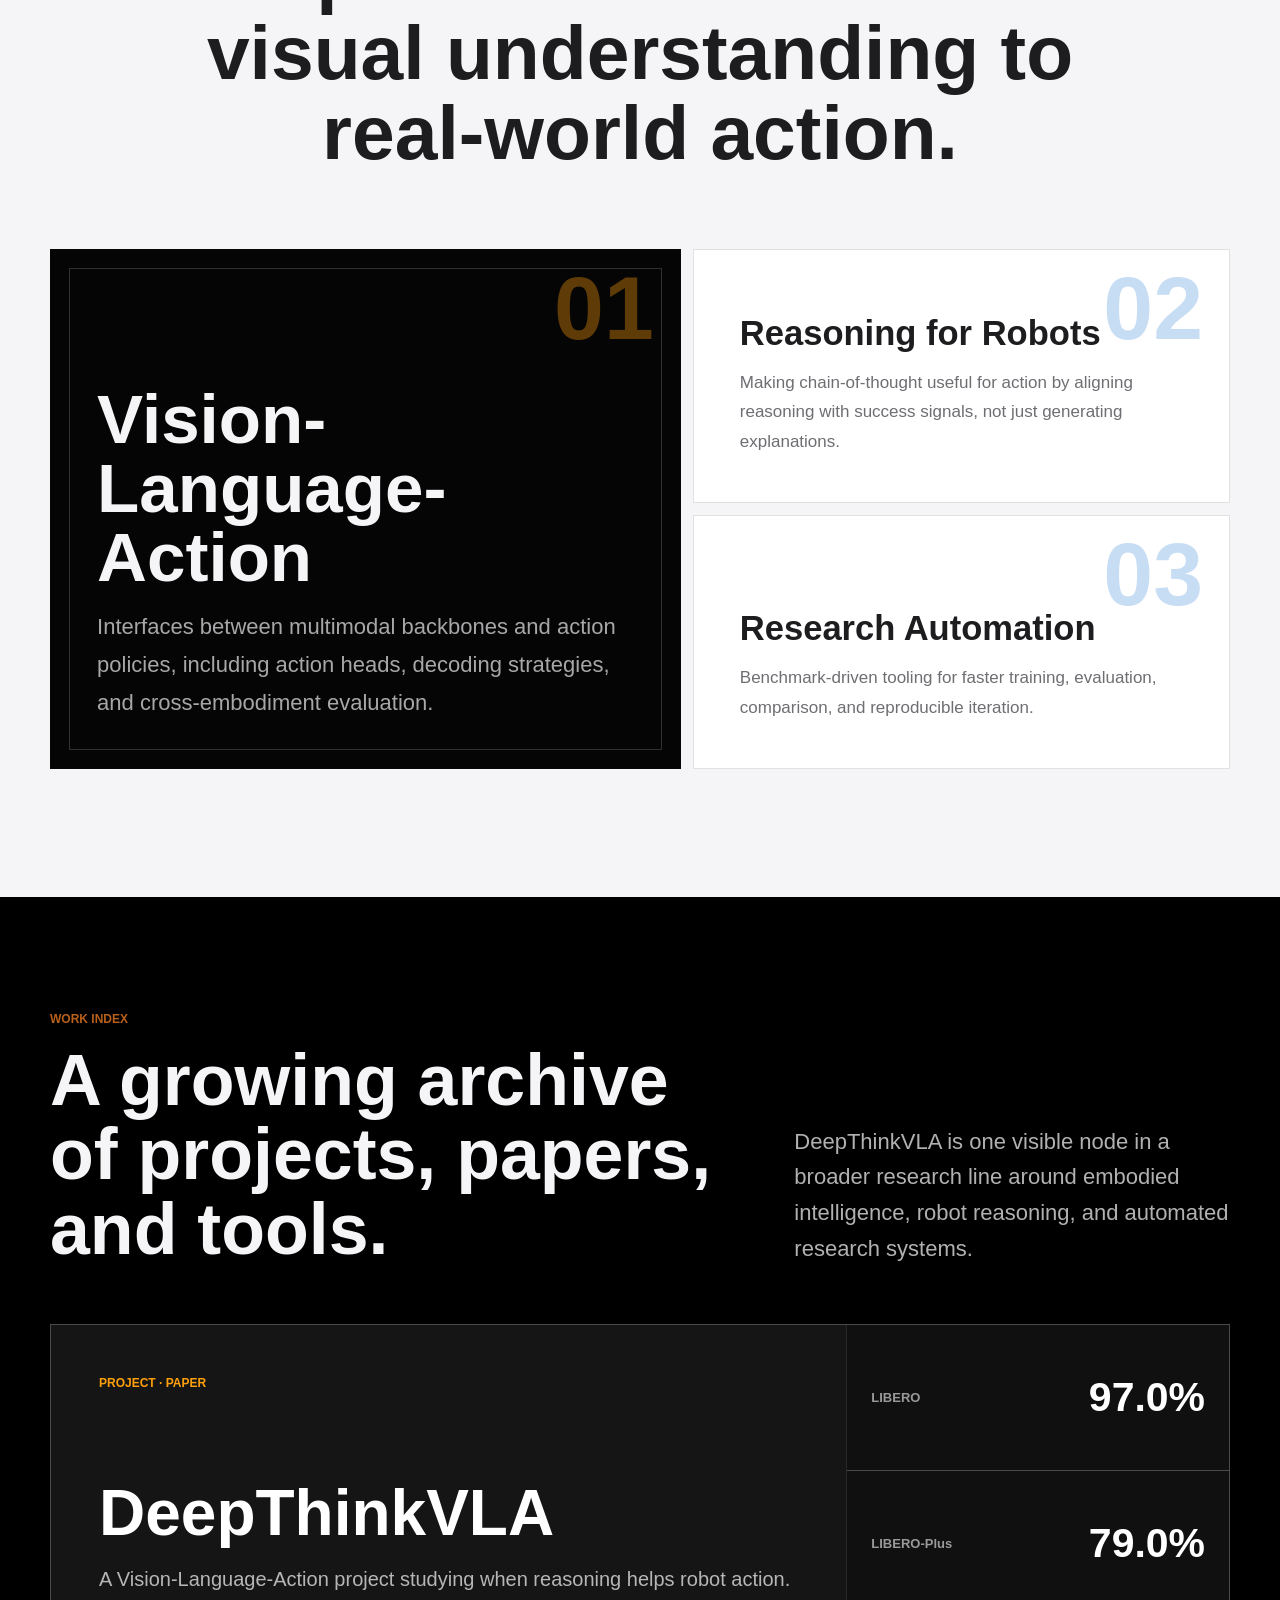
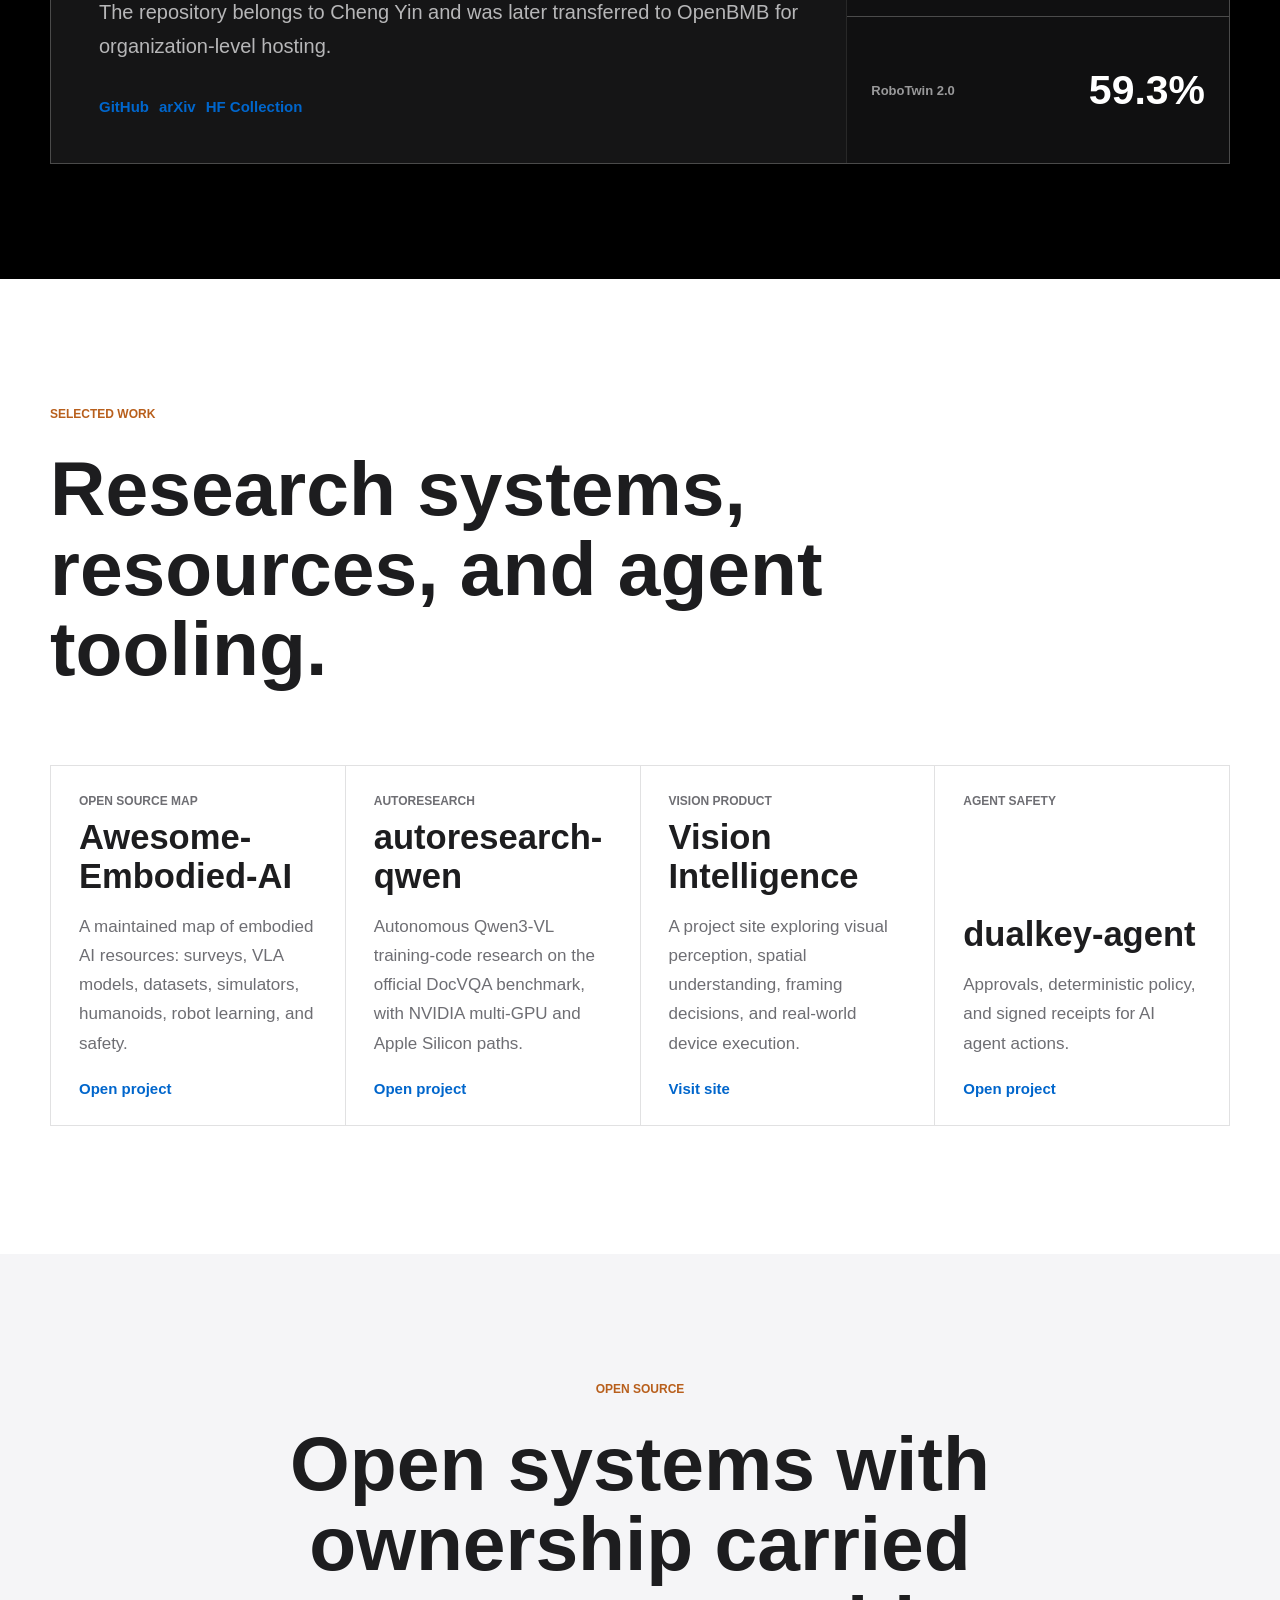
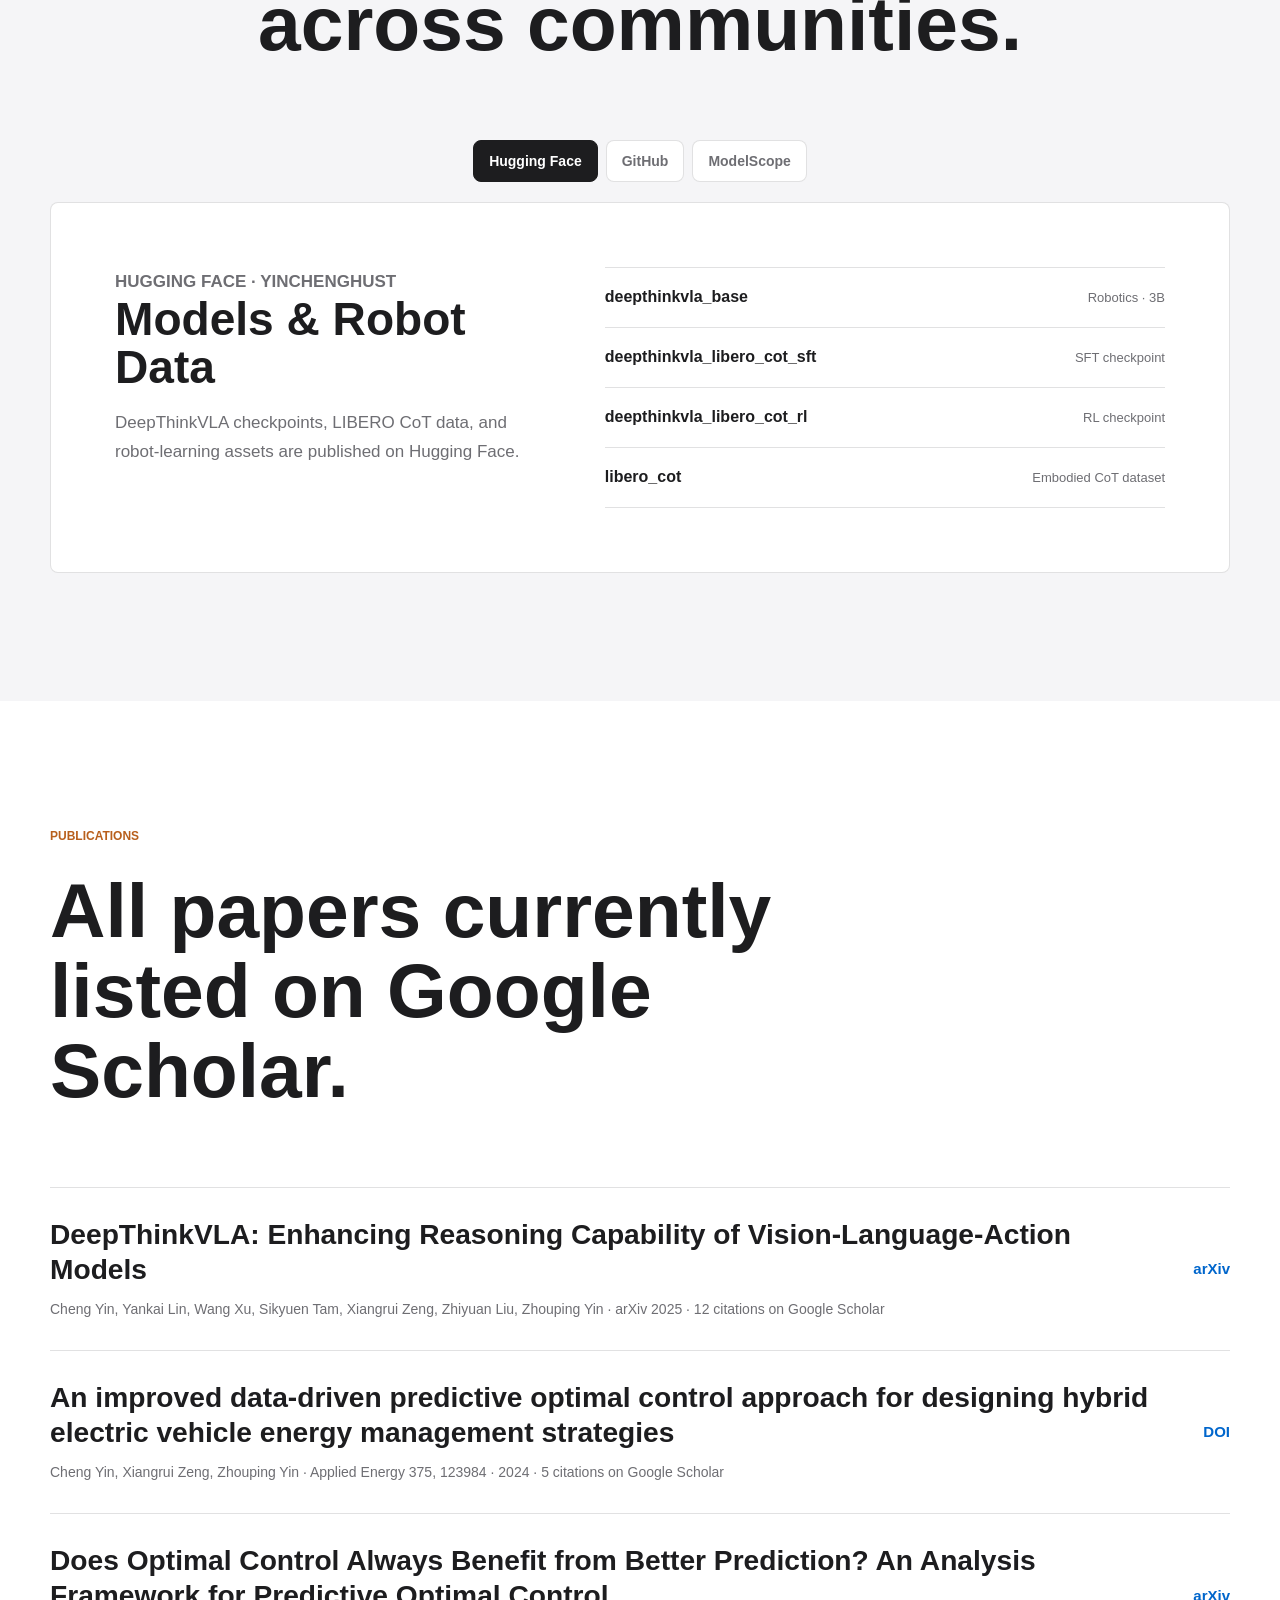
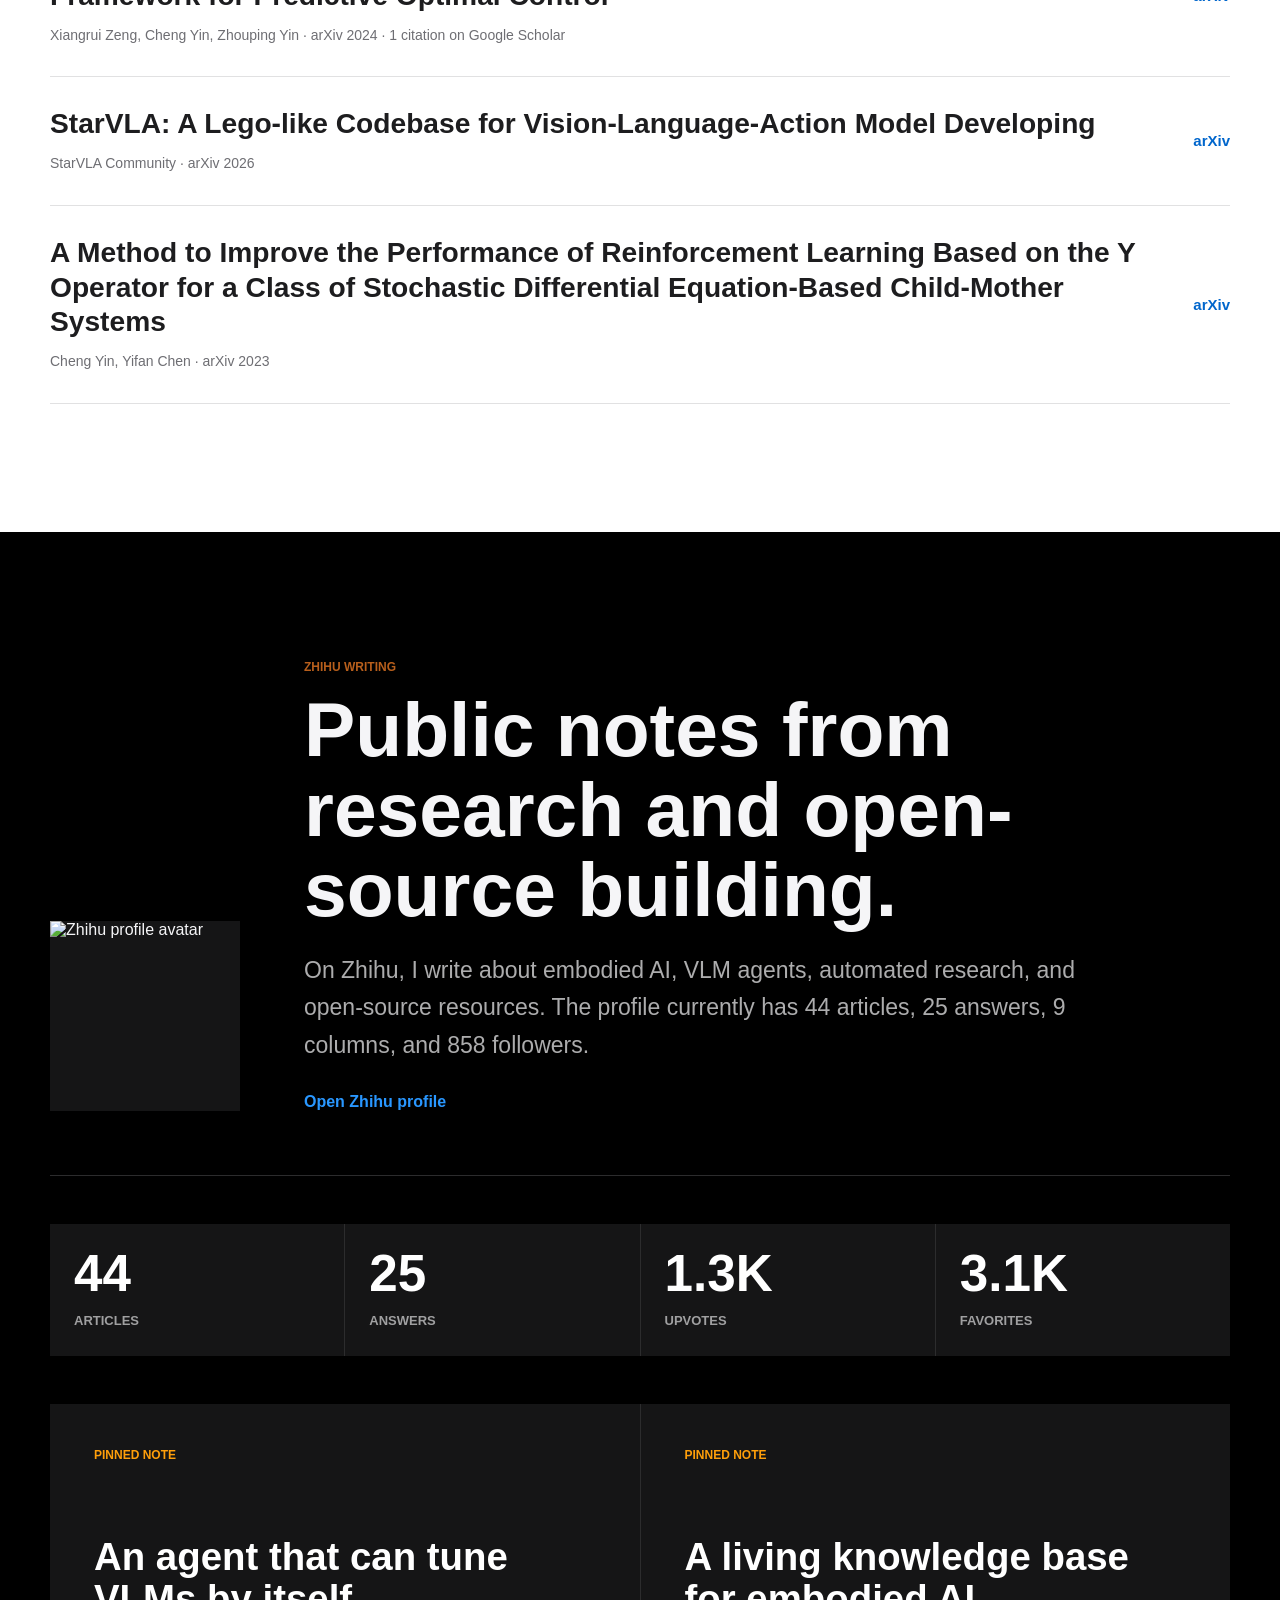
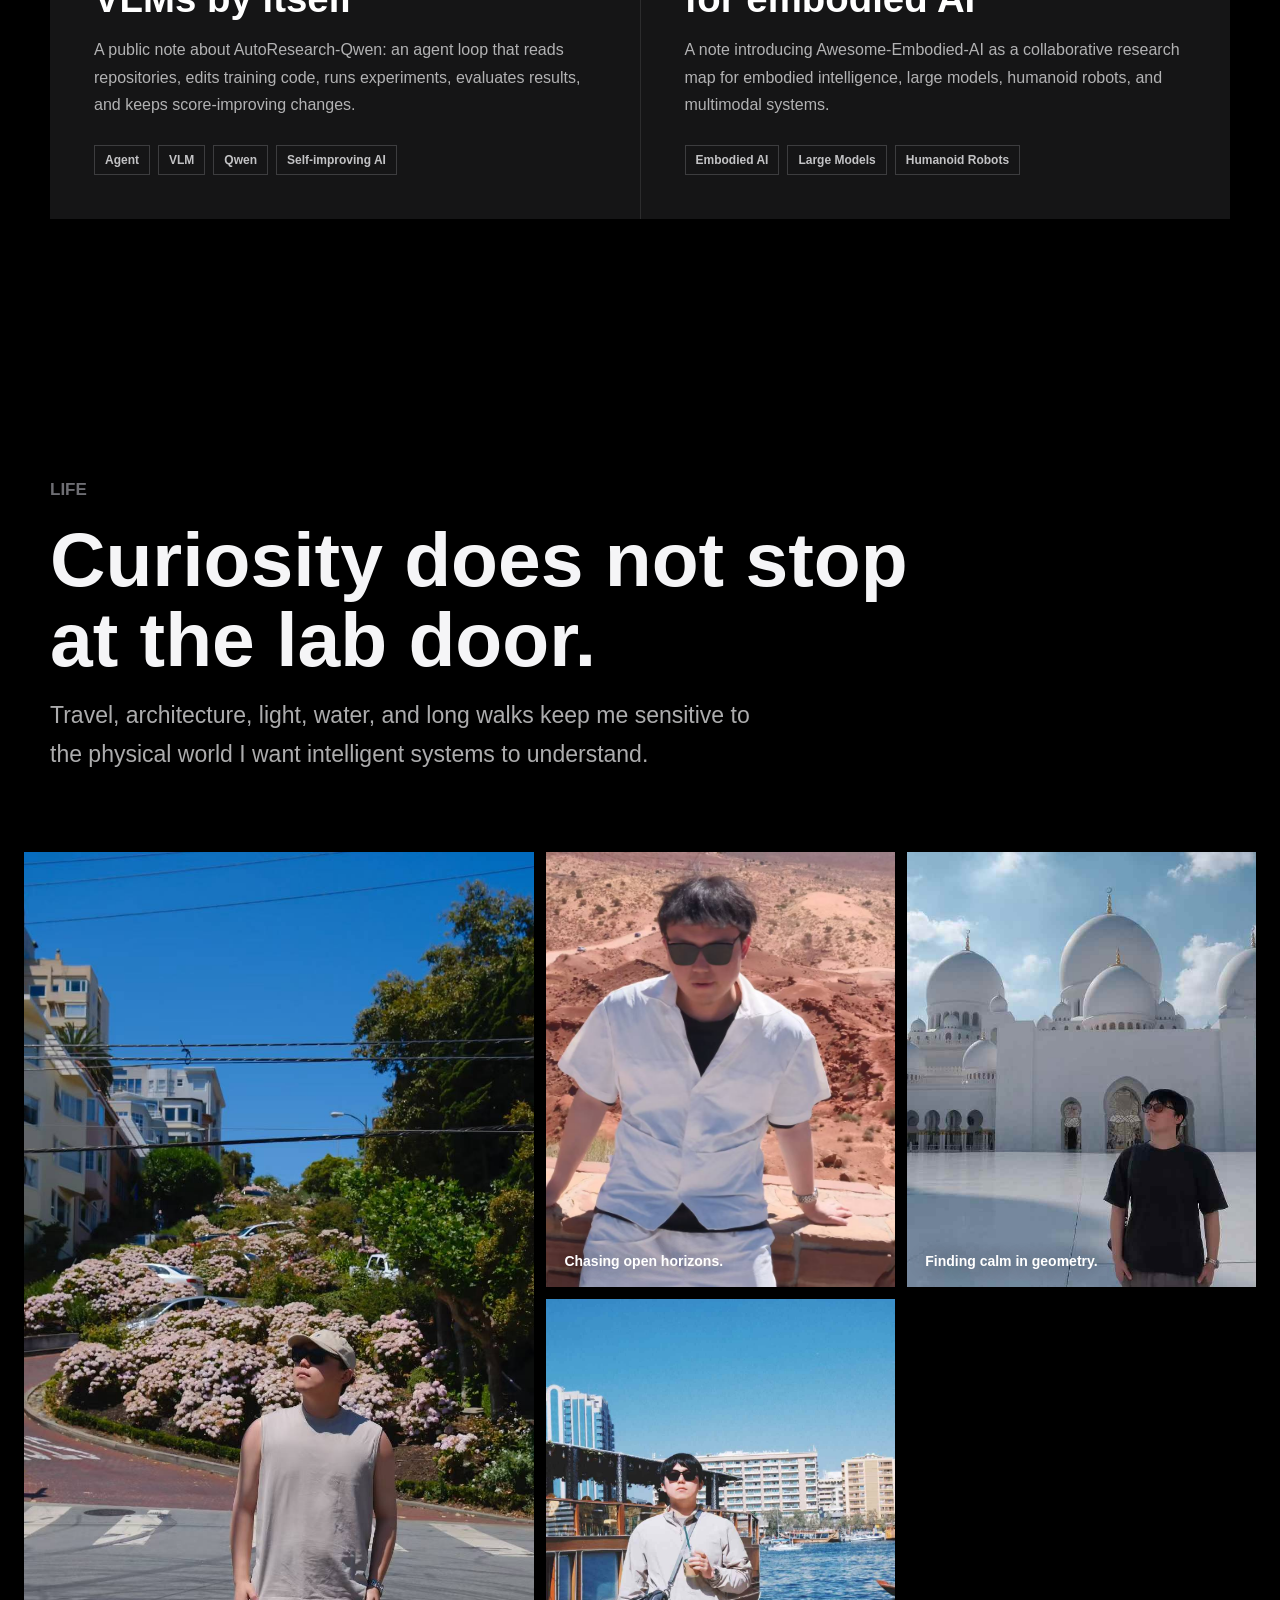
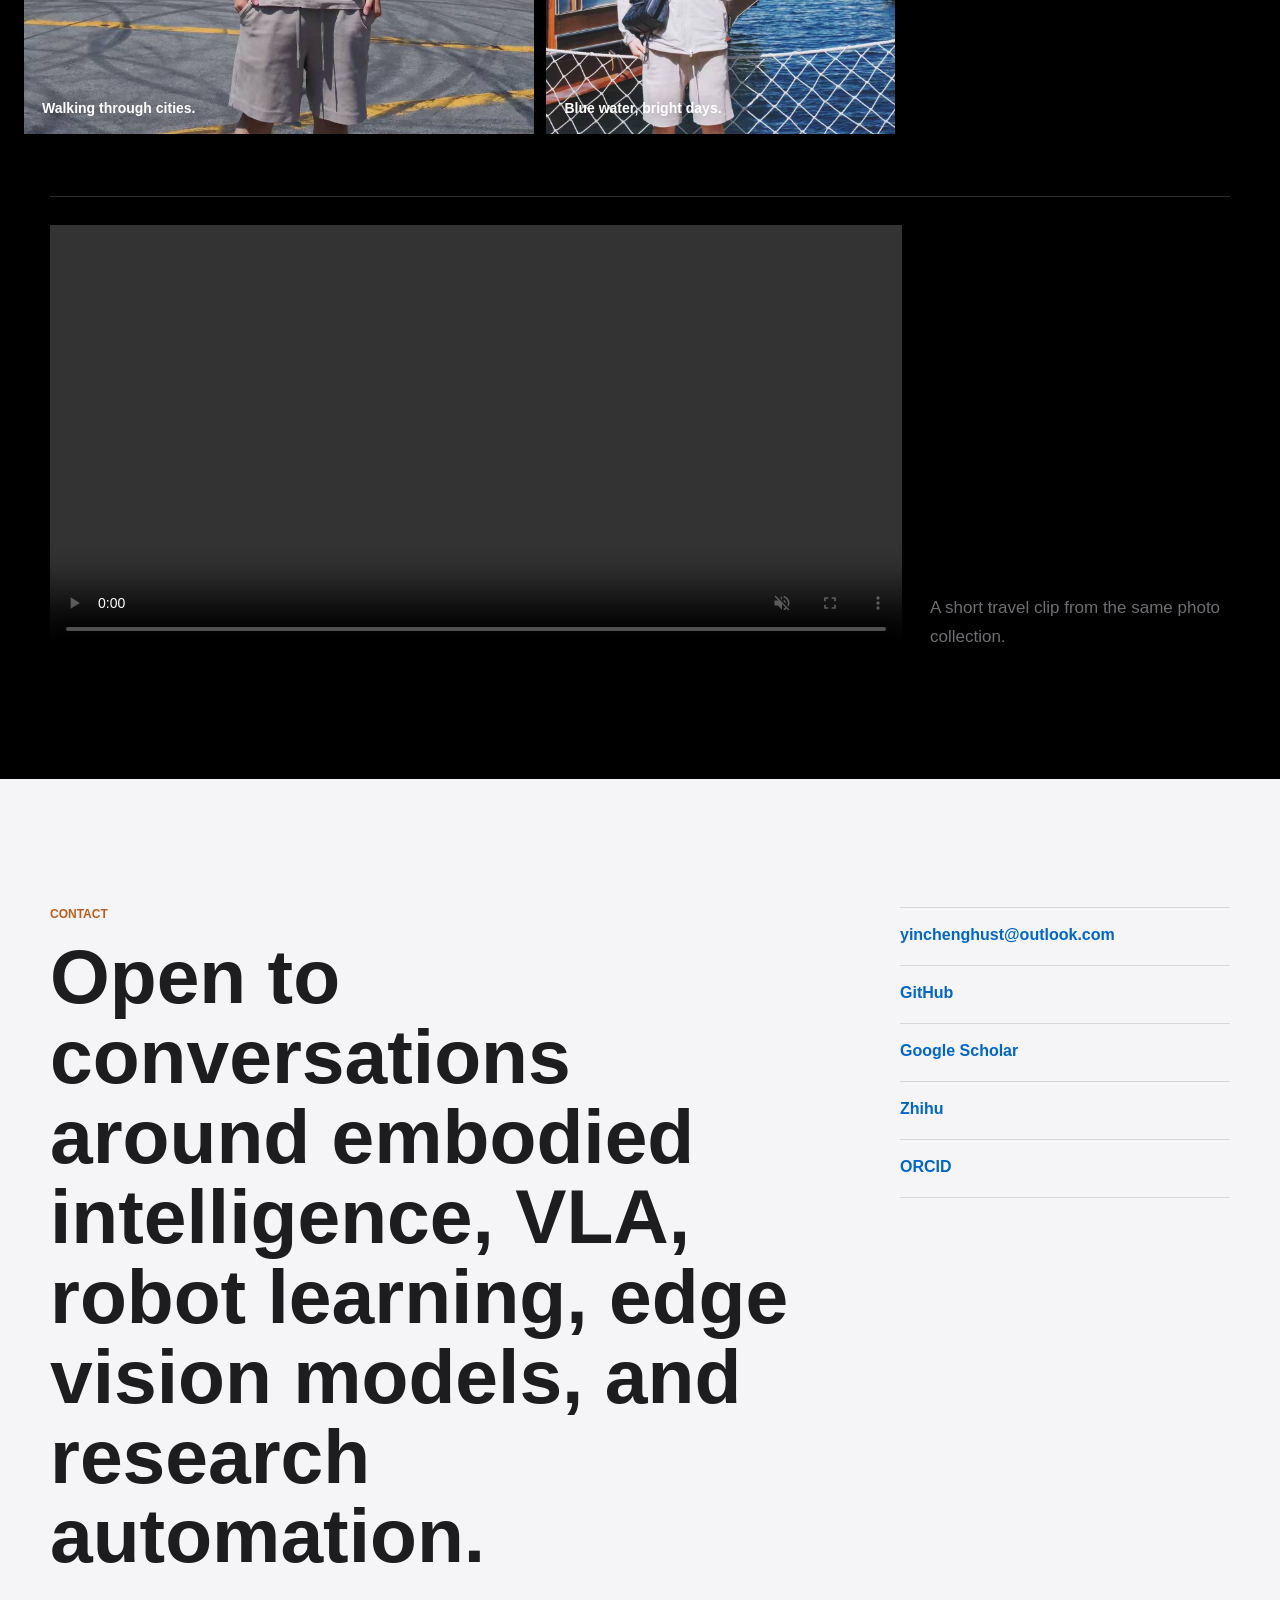
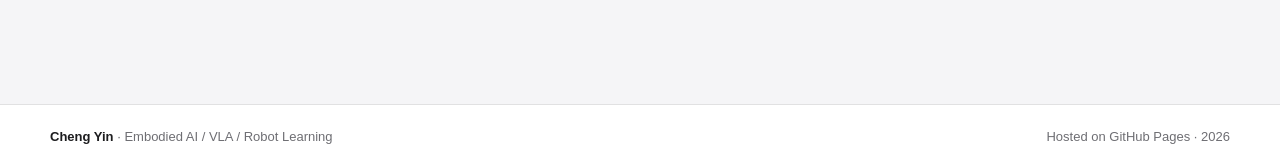
==== commit b768d388: "Add contact email link" ====
--- a/index.html
+++ b/index.html
@@ -506,6 +506,7 @@
             </h2>
           </div>
           <div class="contact-links">
+            <a href="mailto:yinchenghust@outlook.com">yinchenghust@outlook.com</a>
             <a href="https://github.com/wadeKeith" target="_blank" rel="noreferrer">GitHub</a>
             <a href="https://scholar.google.com/citations?user=Qc0js-IAAAAJ&hl=en" target="_blank" rel="noreferrer">Google Scholar</a>
             <a href="https://www.zhihu.com/people/keith-80-24" target="_blank" rel="noreferrer">Zhihu</a>
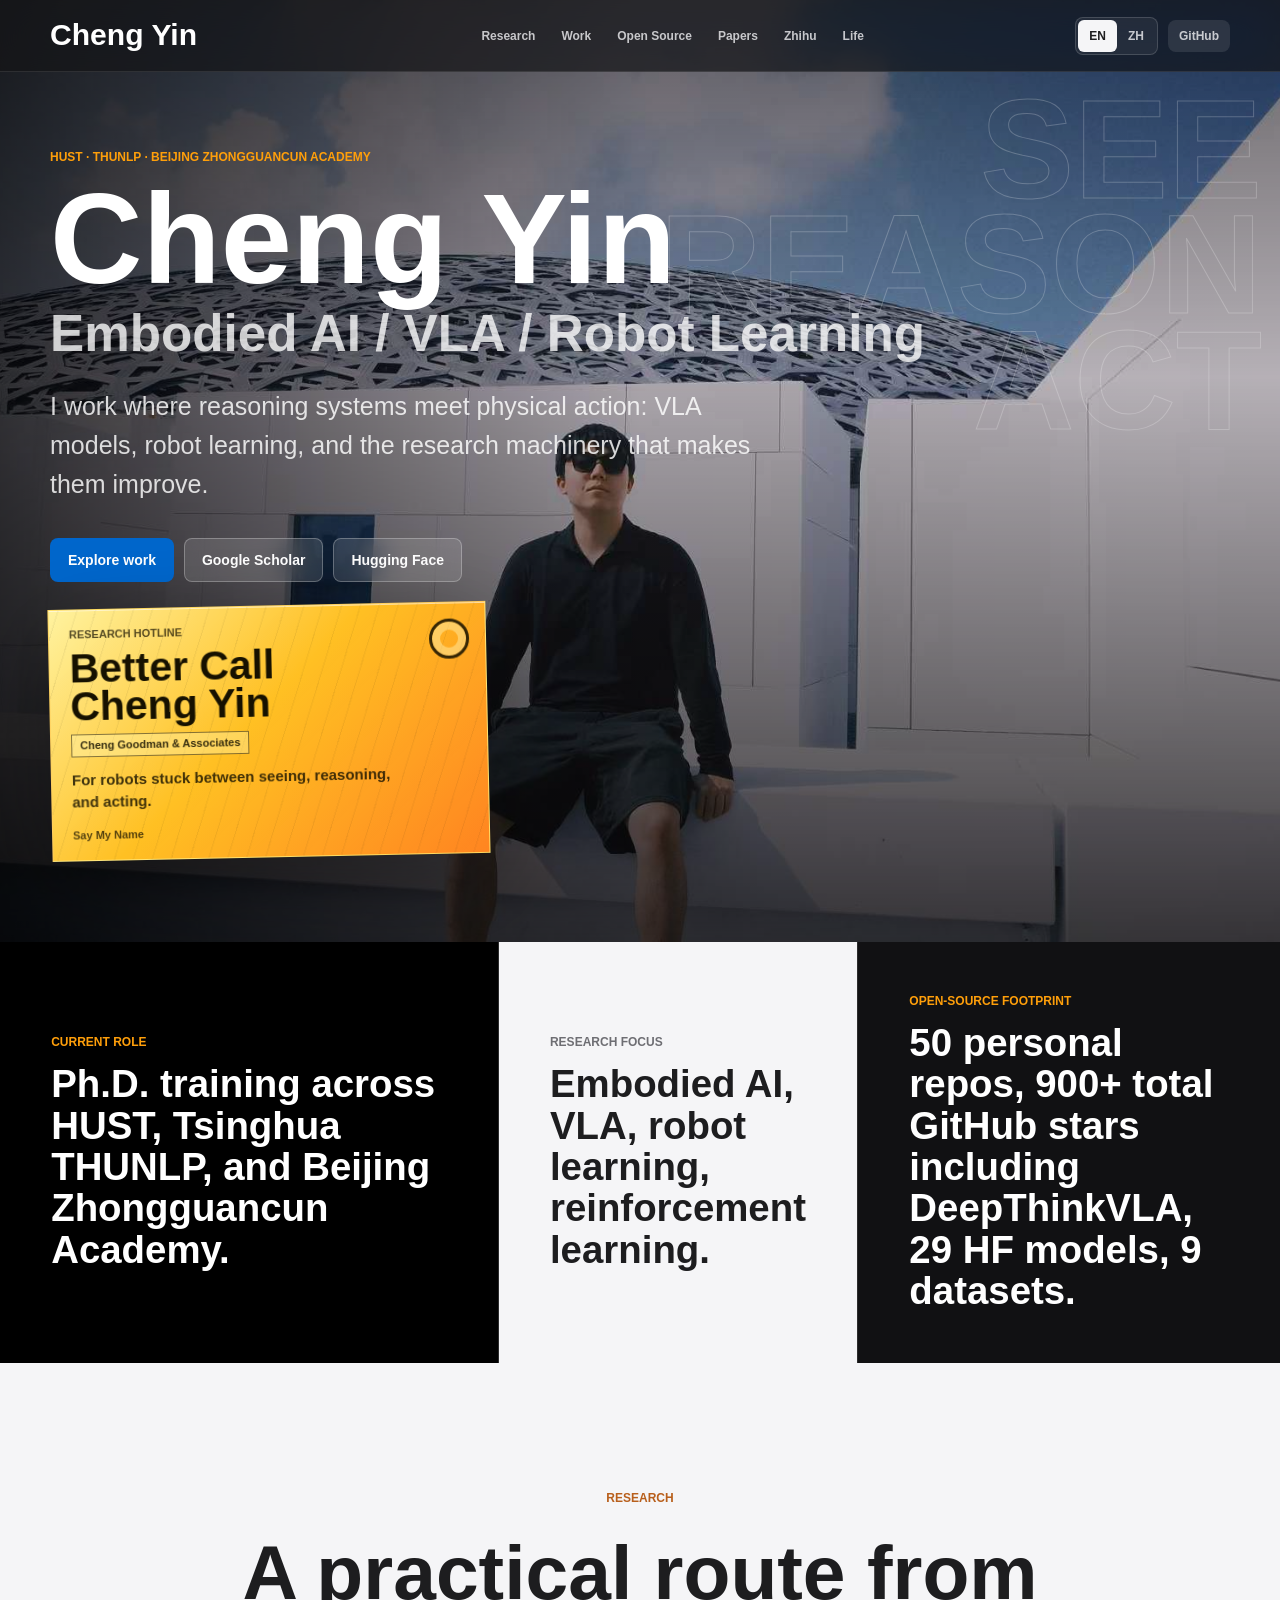
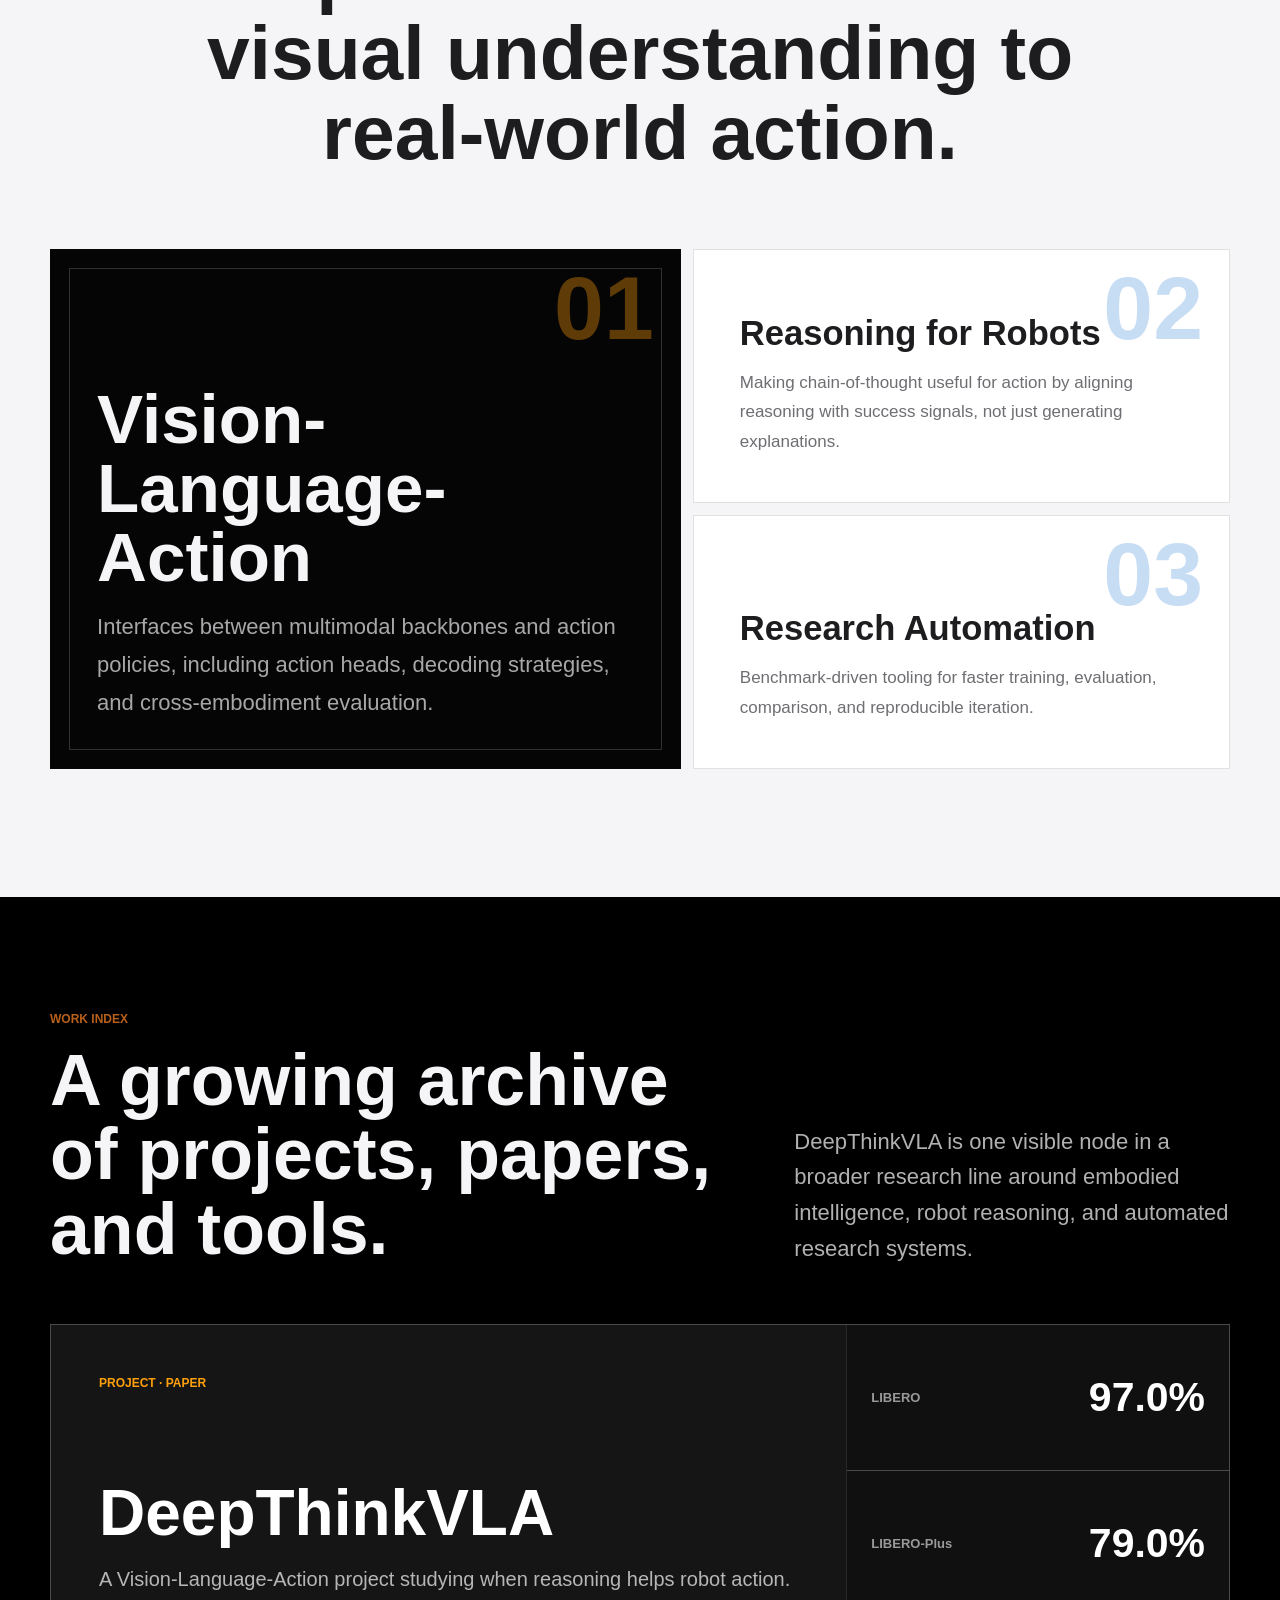
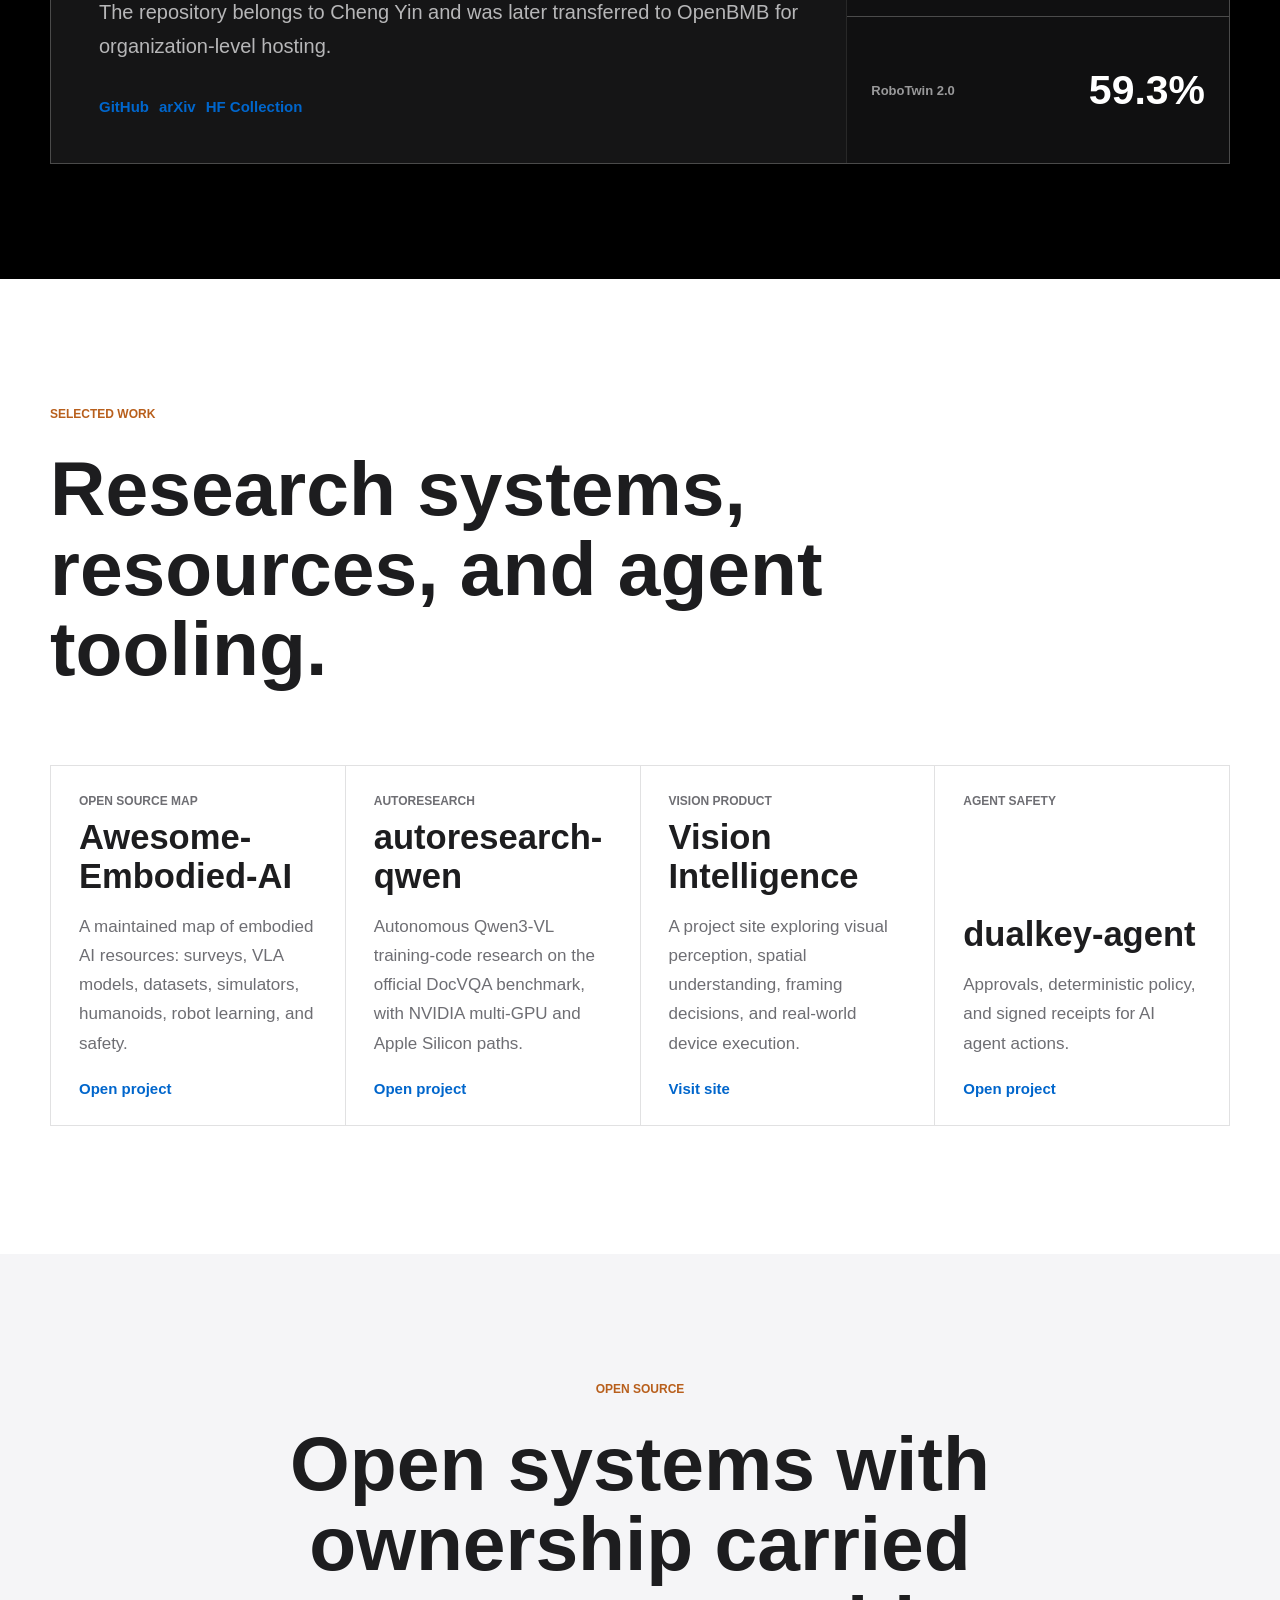
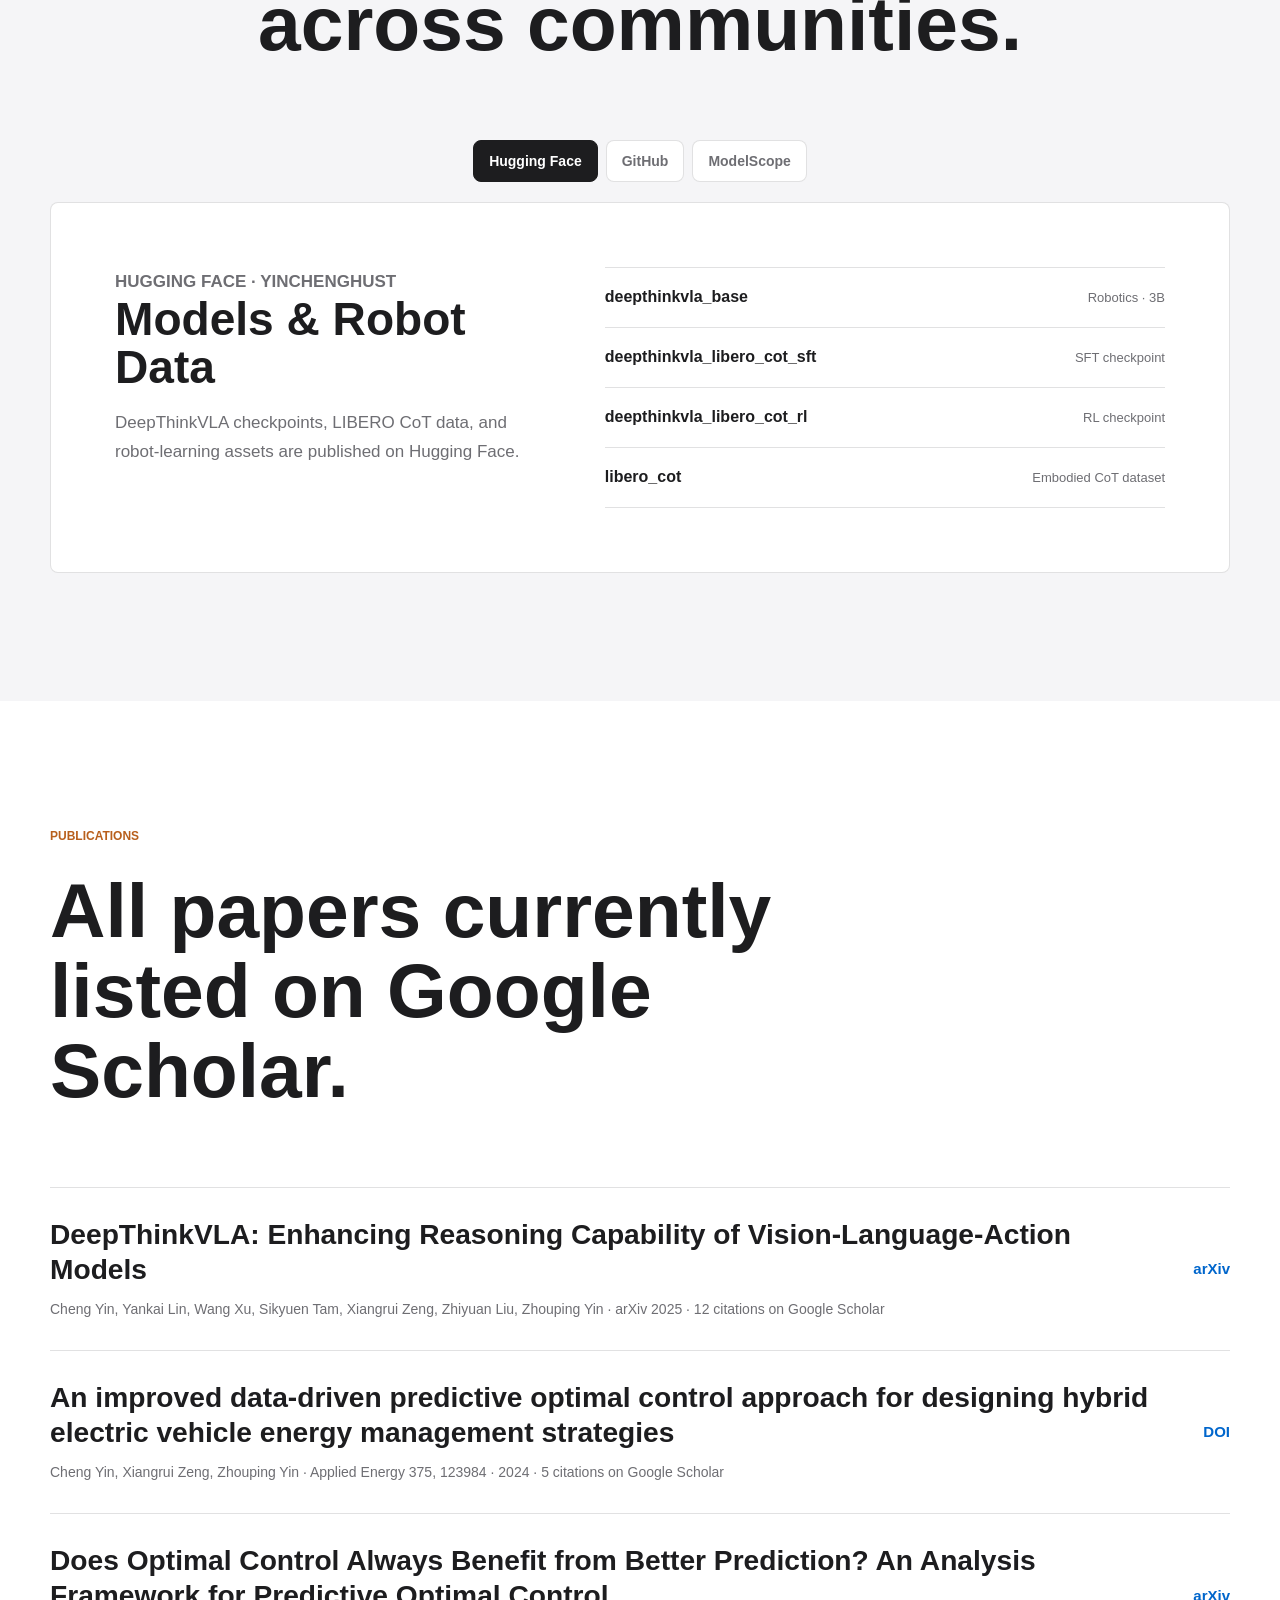
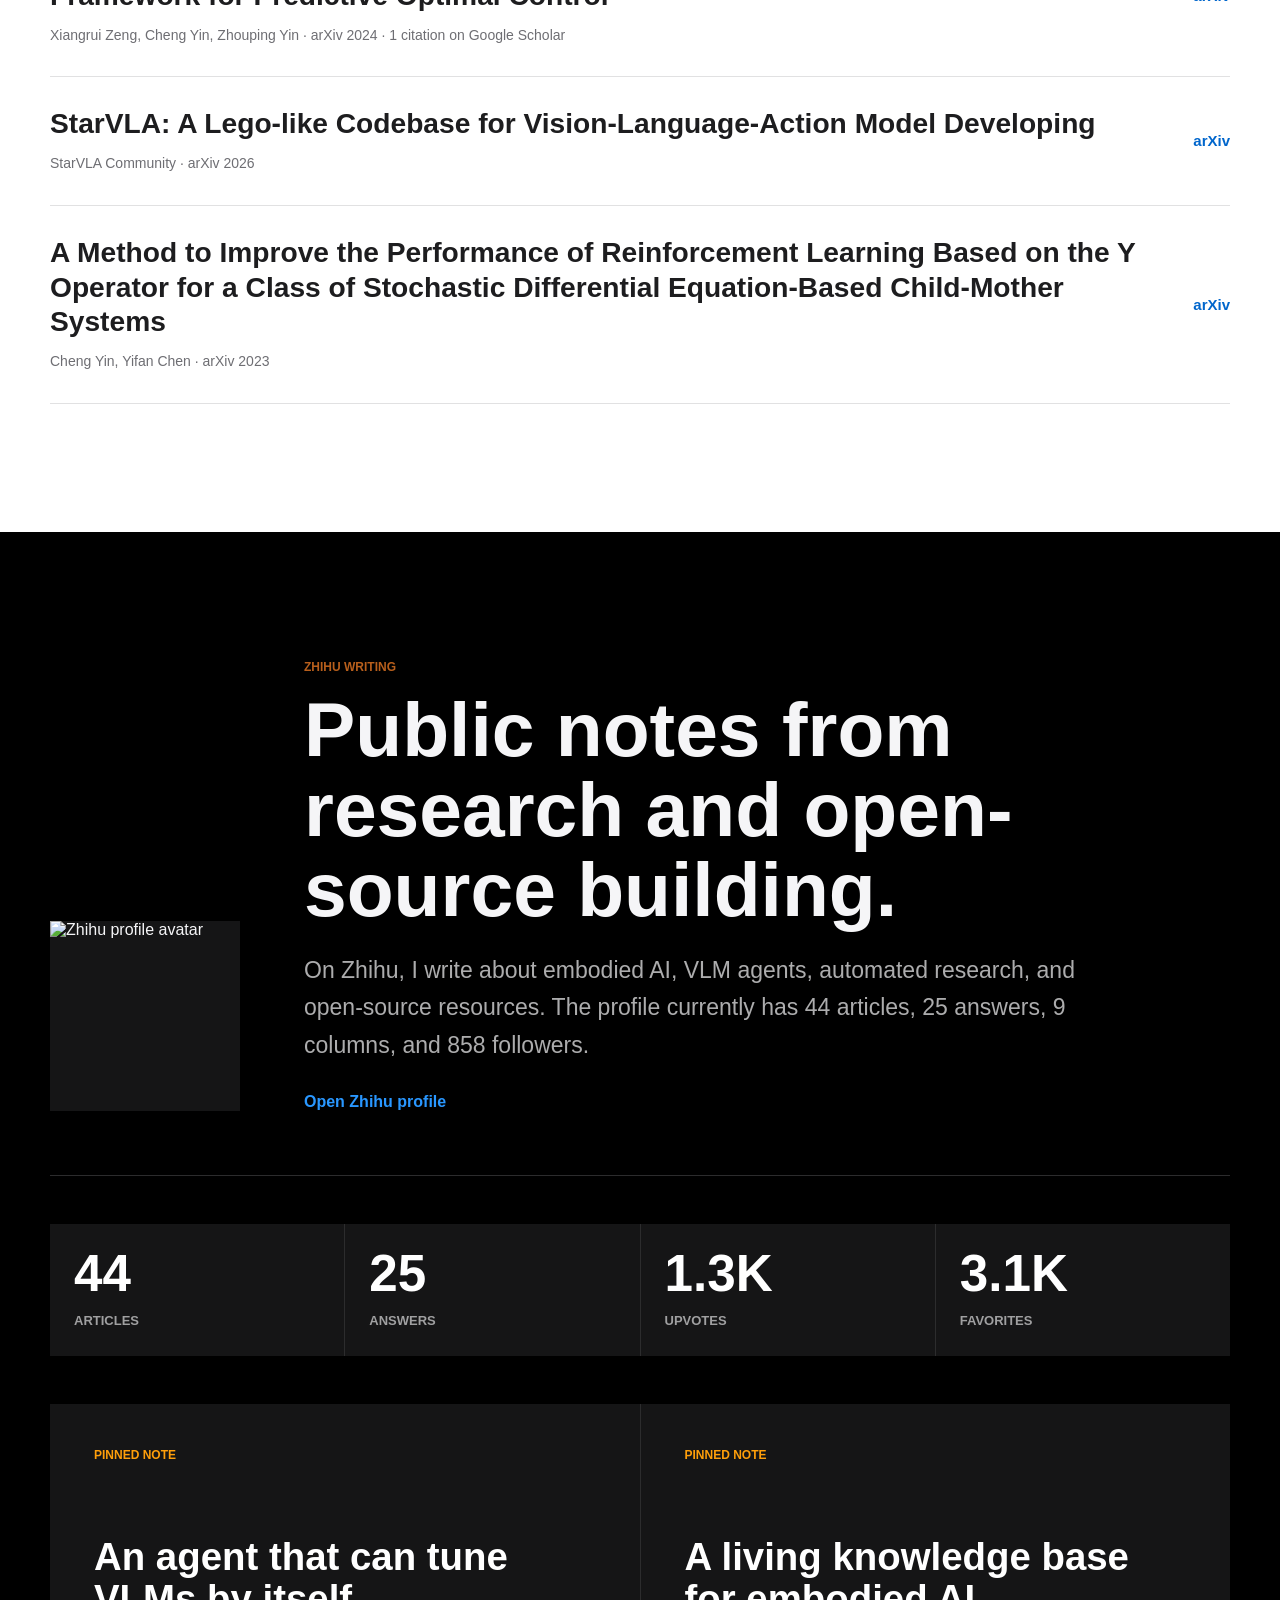
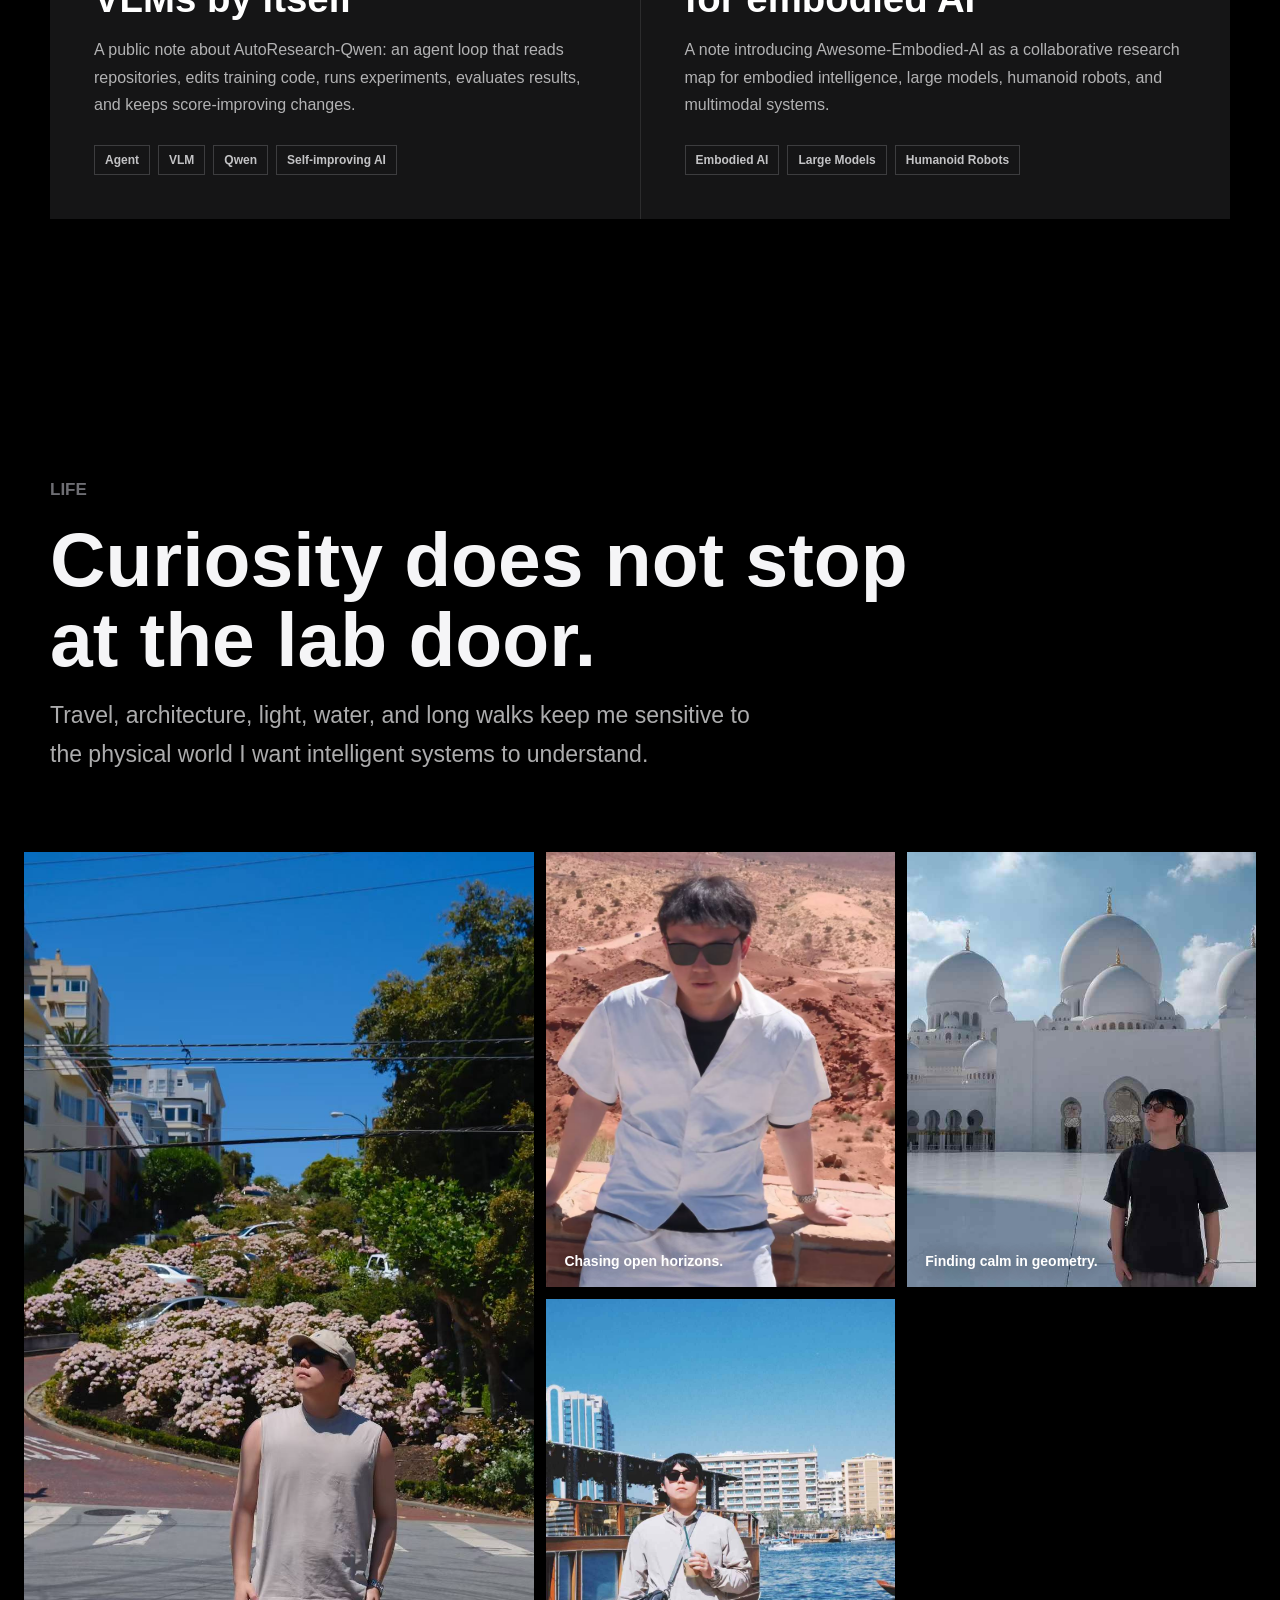
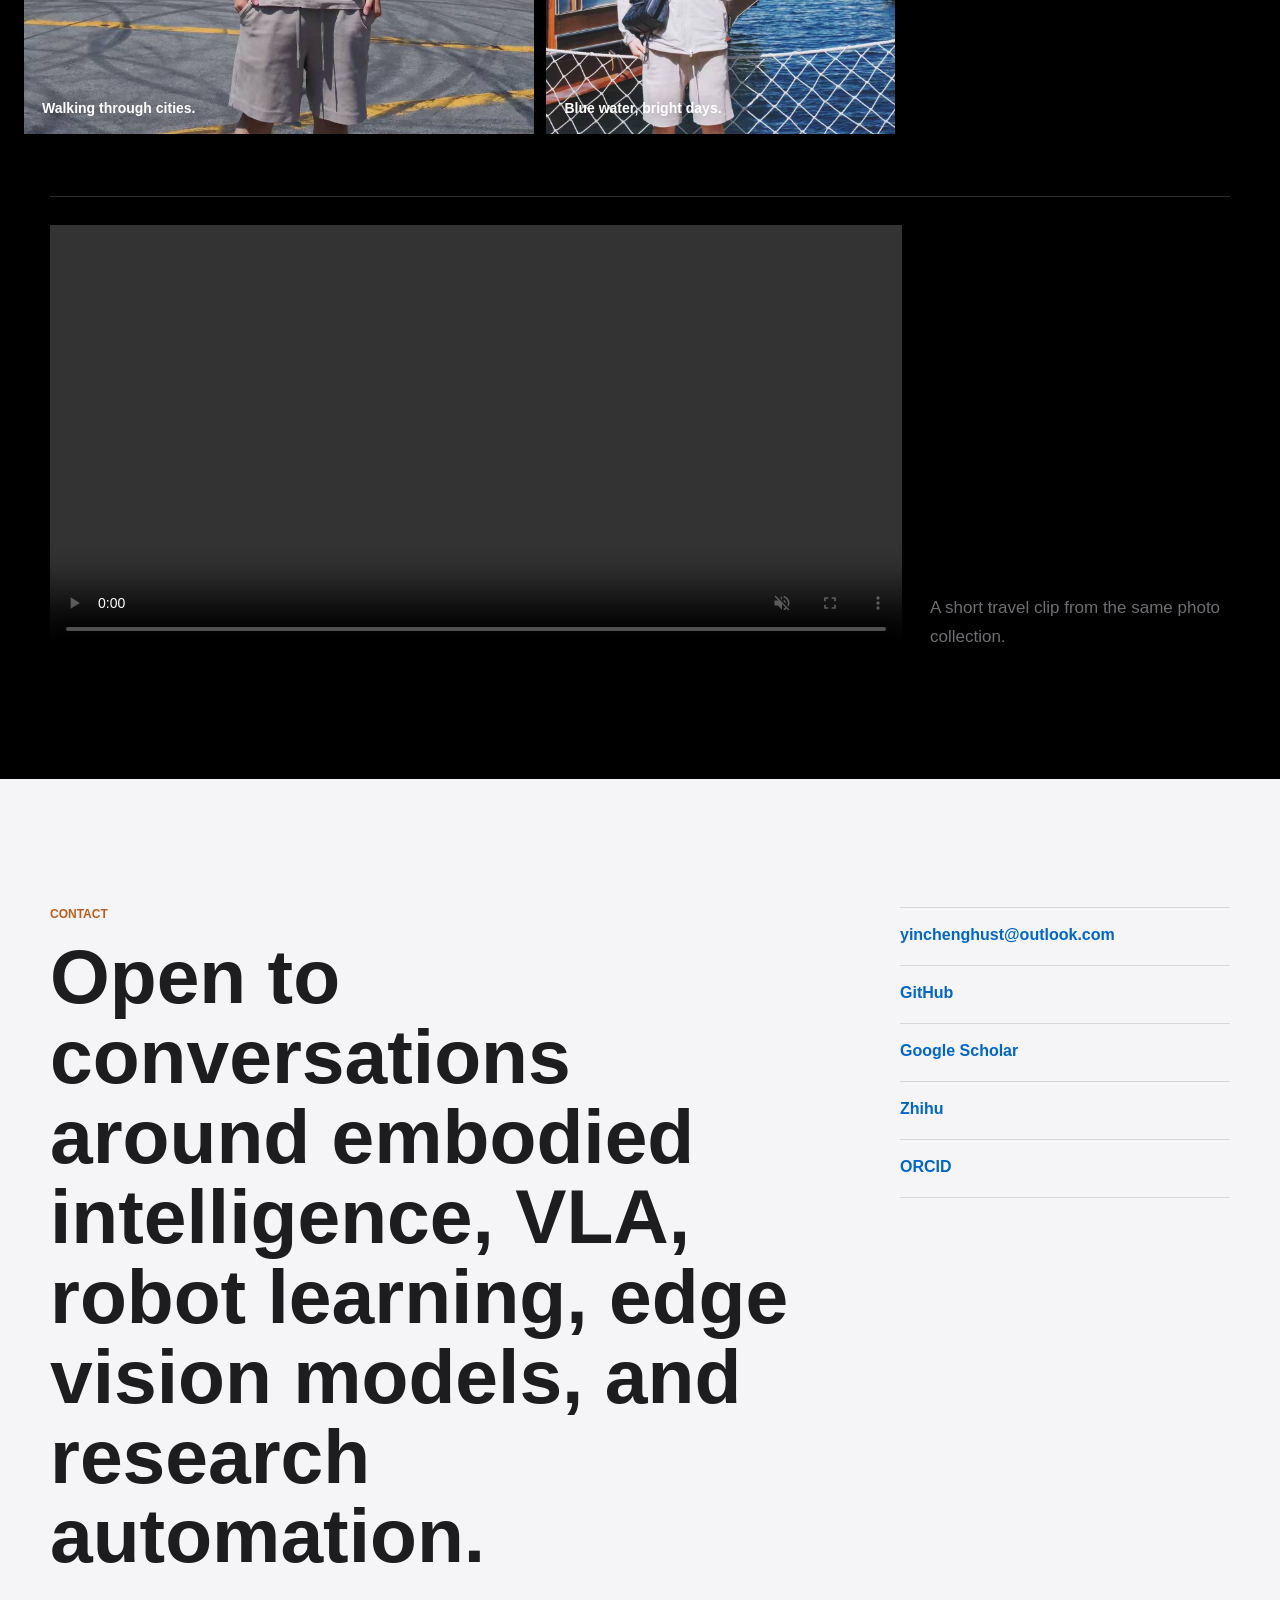
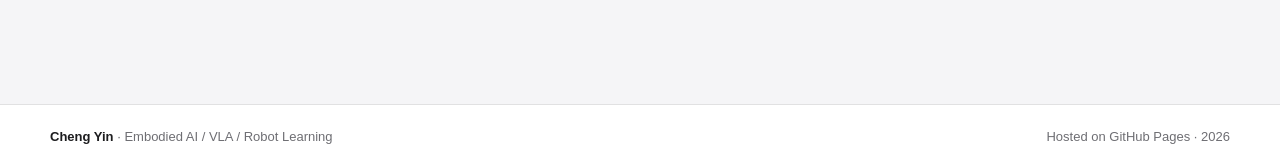
==== commit 8cbb0d08: "Refine playful hero reference" ====
--- a/index.html
+++ b/index.html
@@ -74,7 +74,7 @@
           <a class="hero-callout" href="#contact" aria-label="Better Call Cheng Yin">
             <span class="callout-kicker" data-en="Research hotline" data-zh="研究热线">Research hotline</span>
             <strong data-en="Better Call Cheng Yin" data-zh="Better Call Cheng Yin">Better Call Cheng Yin</strong>
-            <span class="callout-alias" data-en="CHENG GOODMAN" data-zh="CHENG GOODMAN">CHENG GOODMAN</span>
+            <span class="callout-alias" data-en="Cheng Goodman &amp; Associates" data-zh="Cheng Goodman &amp; Associates">Cheng Goodman &amp; Associates</span>
             <span
               class="callout-copy"
               data-en="For robots stuck between seeing, reasoning, and acting."
@@ -84,10 +84,10 @@
             </span>
             <span
               class="callout-meta"
-              data-en="Ablations included. Alibis optional."
-              data-zh="消融实验管够，借口另算。"
-            >
-              Ablations included. Alibis optional.
+              data-en="Say My Name"
+              data-zh="Say My Name"
+            >
+              Say My Name
             </span>
           </a>
         </div>
--- a/styles.css
+++ b/styles.css
@@ -360,7 +360,7 @@
   font-size: 11px;
   font-weight: 860;
   line-height: 1;
-  text-transform: uppercase;
+  text-transform: none;
 }
 
 .callout-copy {
@@ -374,6 +374,7 @@
 
 .callout-meta {
   margin-top: 16px;
+  text-transform: none;
 }
 
 .snapshot {
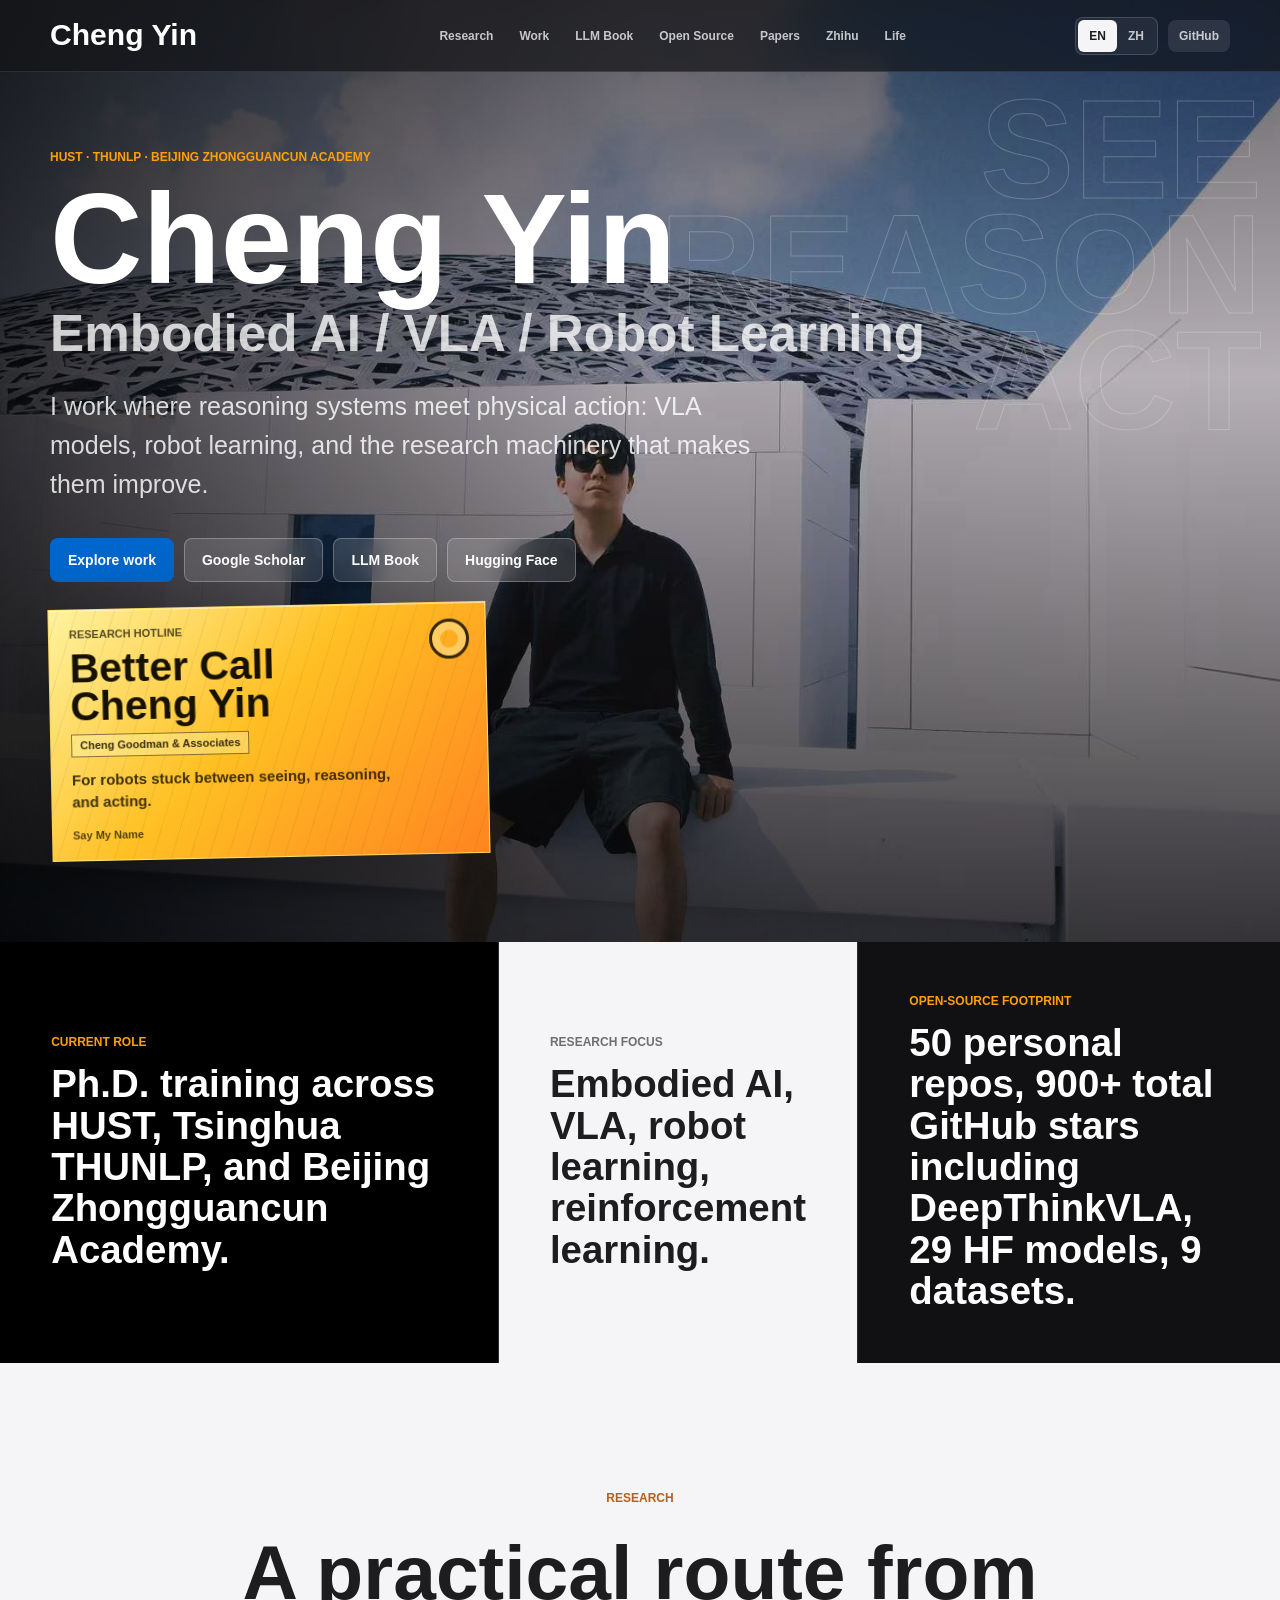
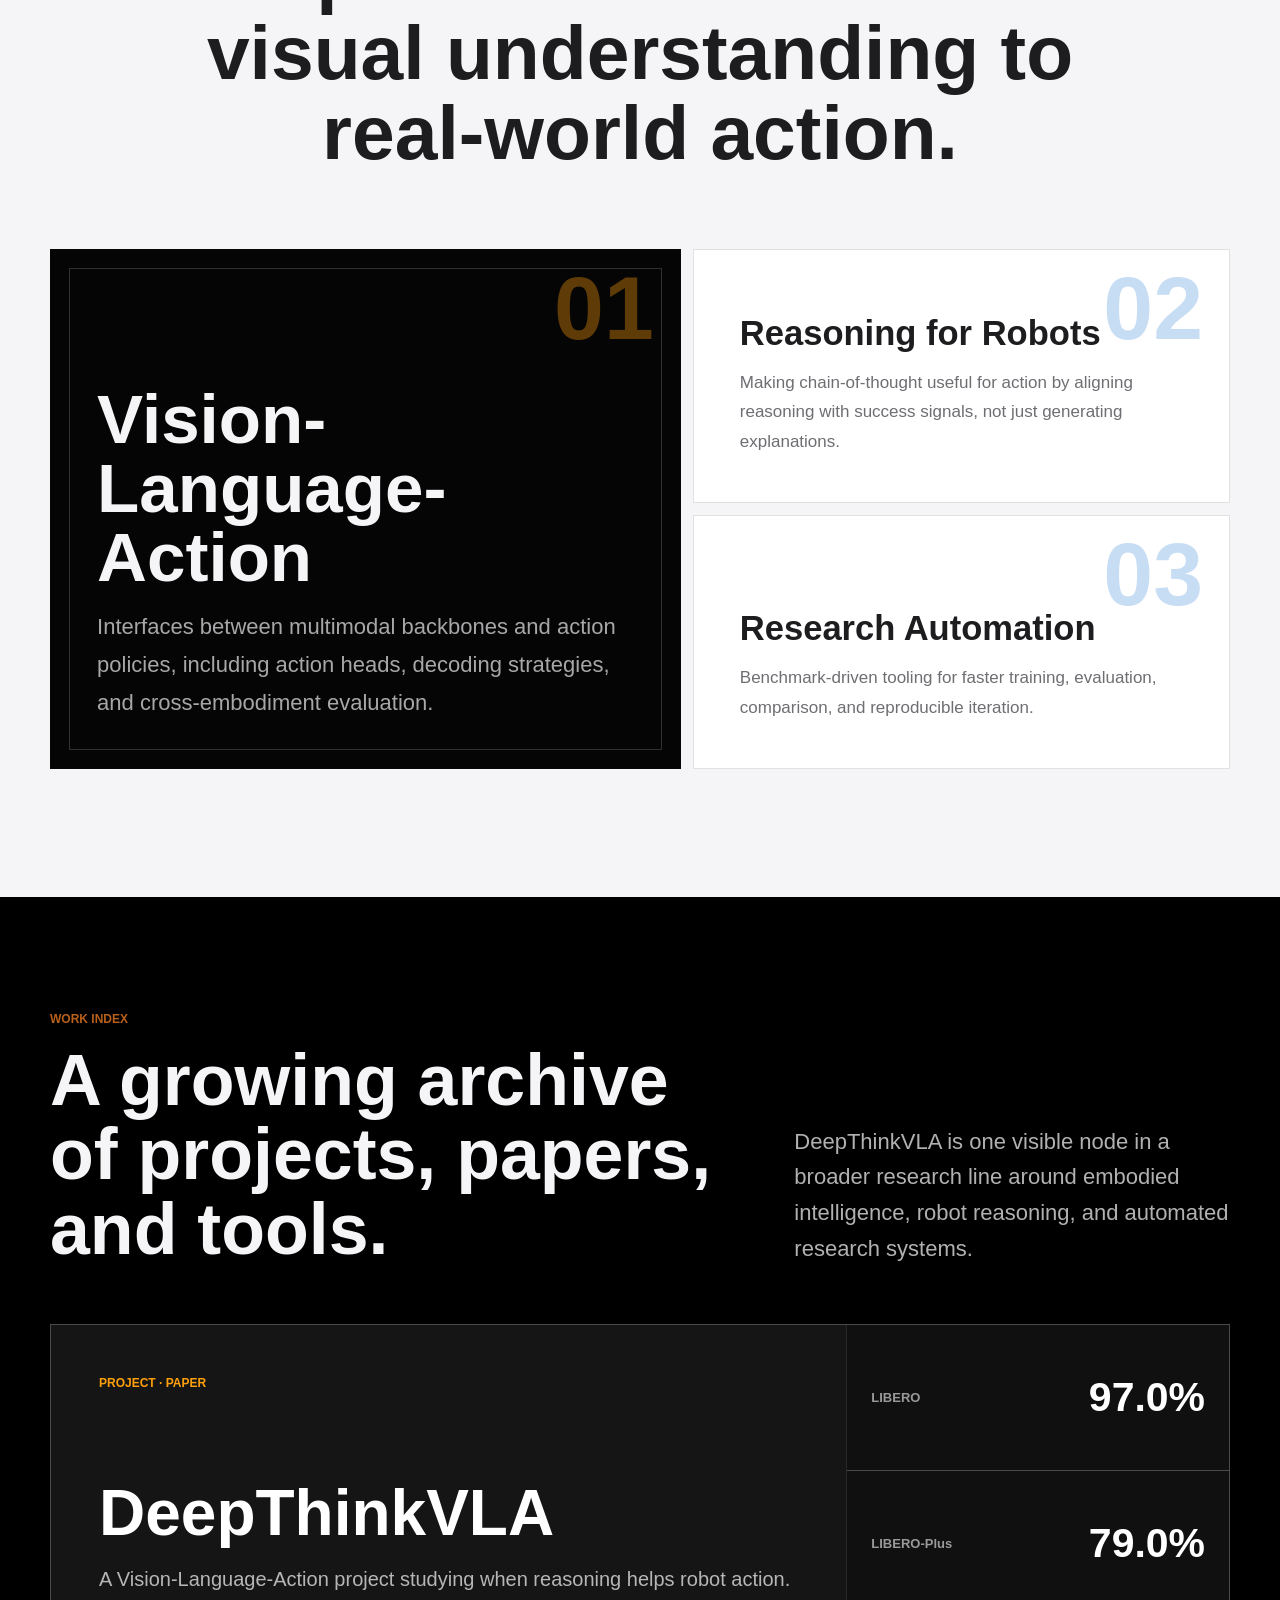
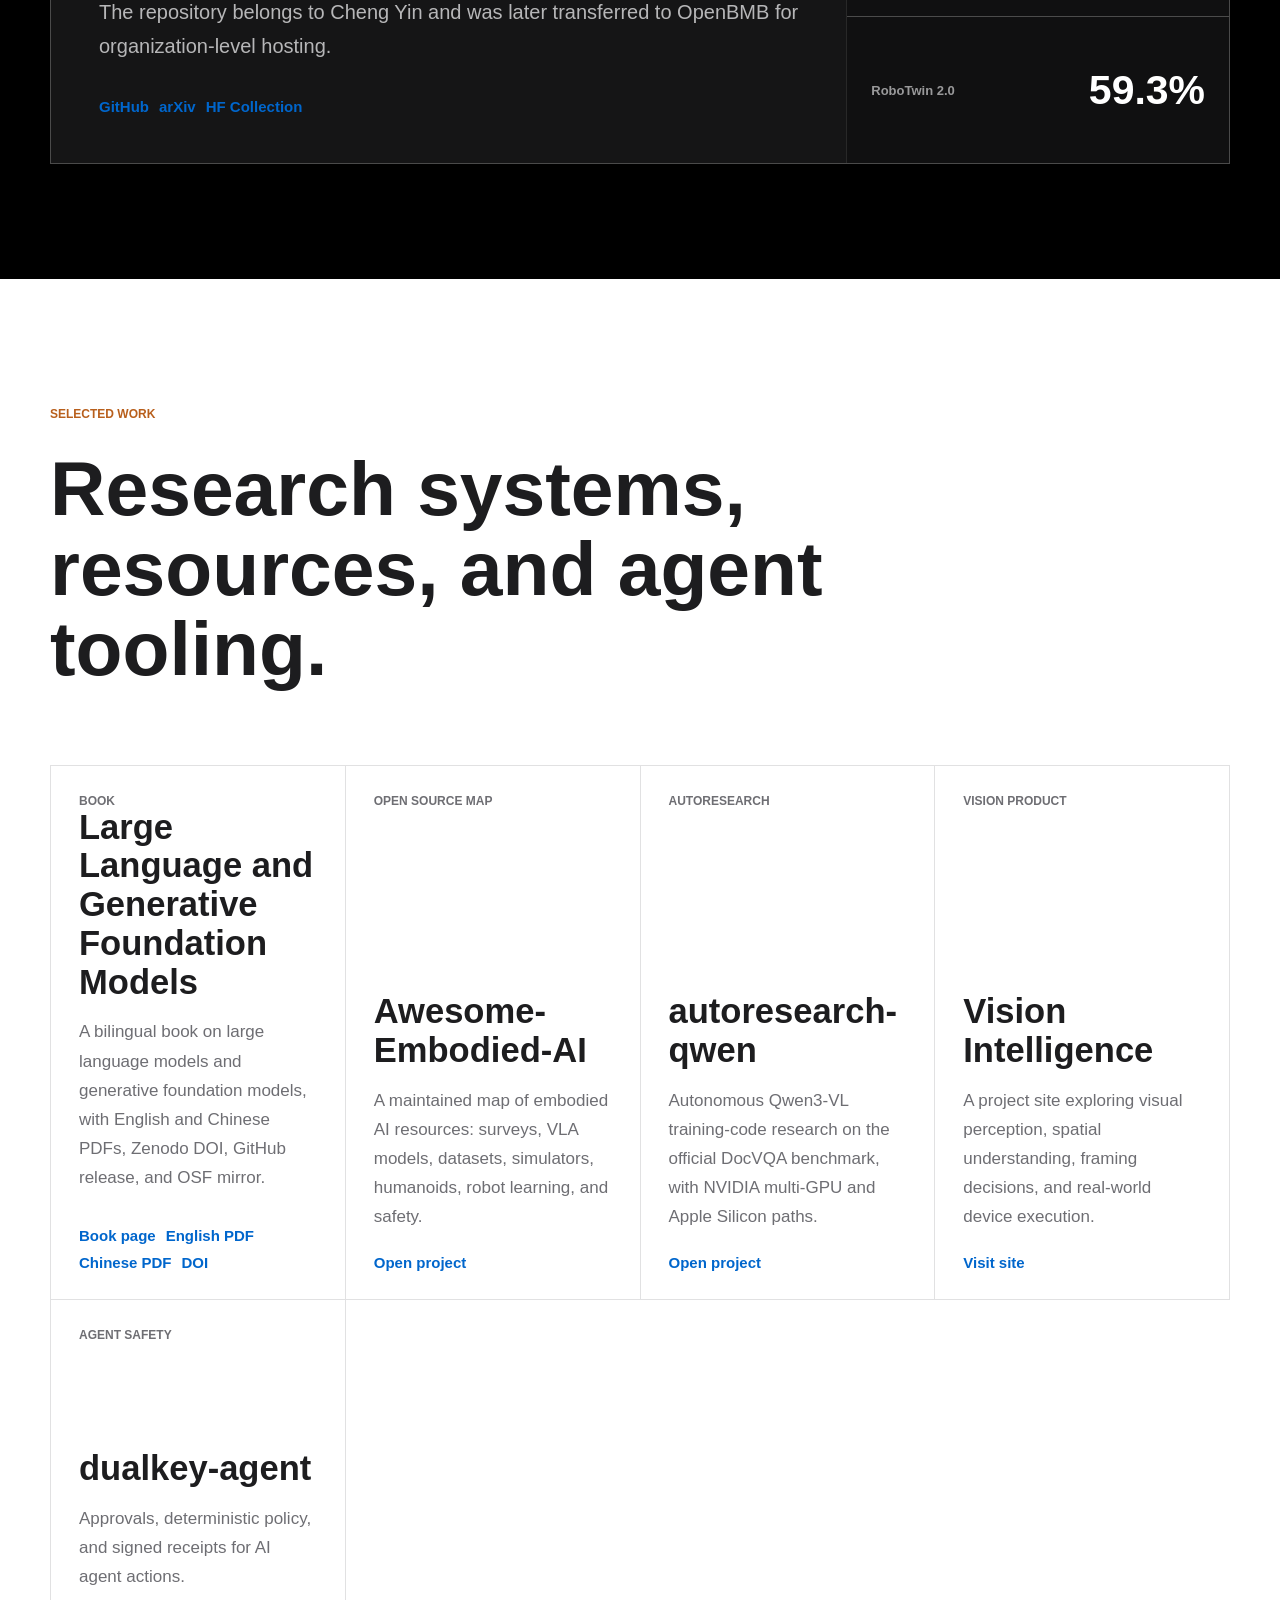
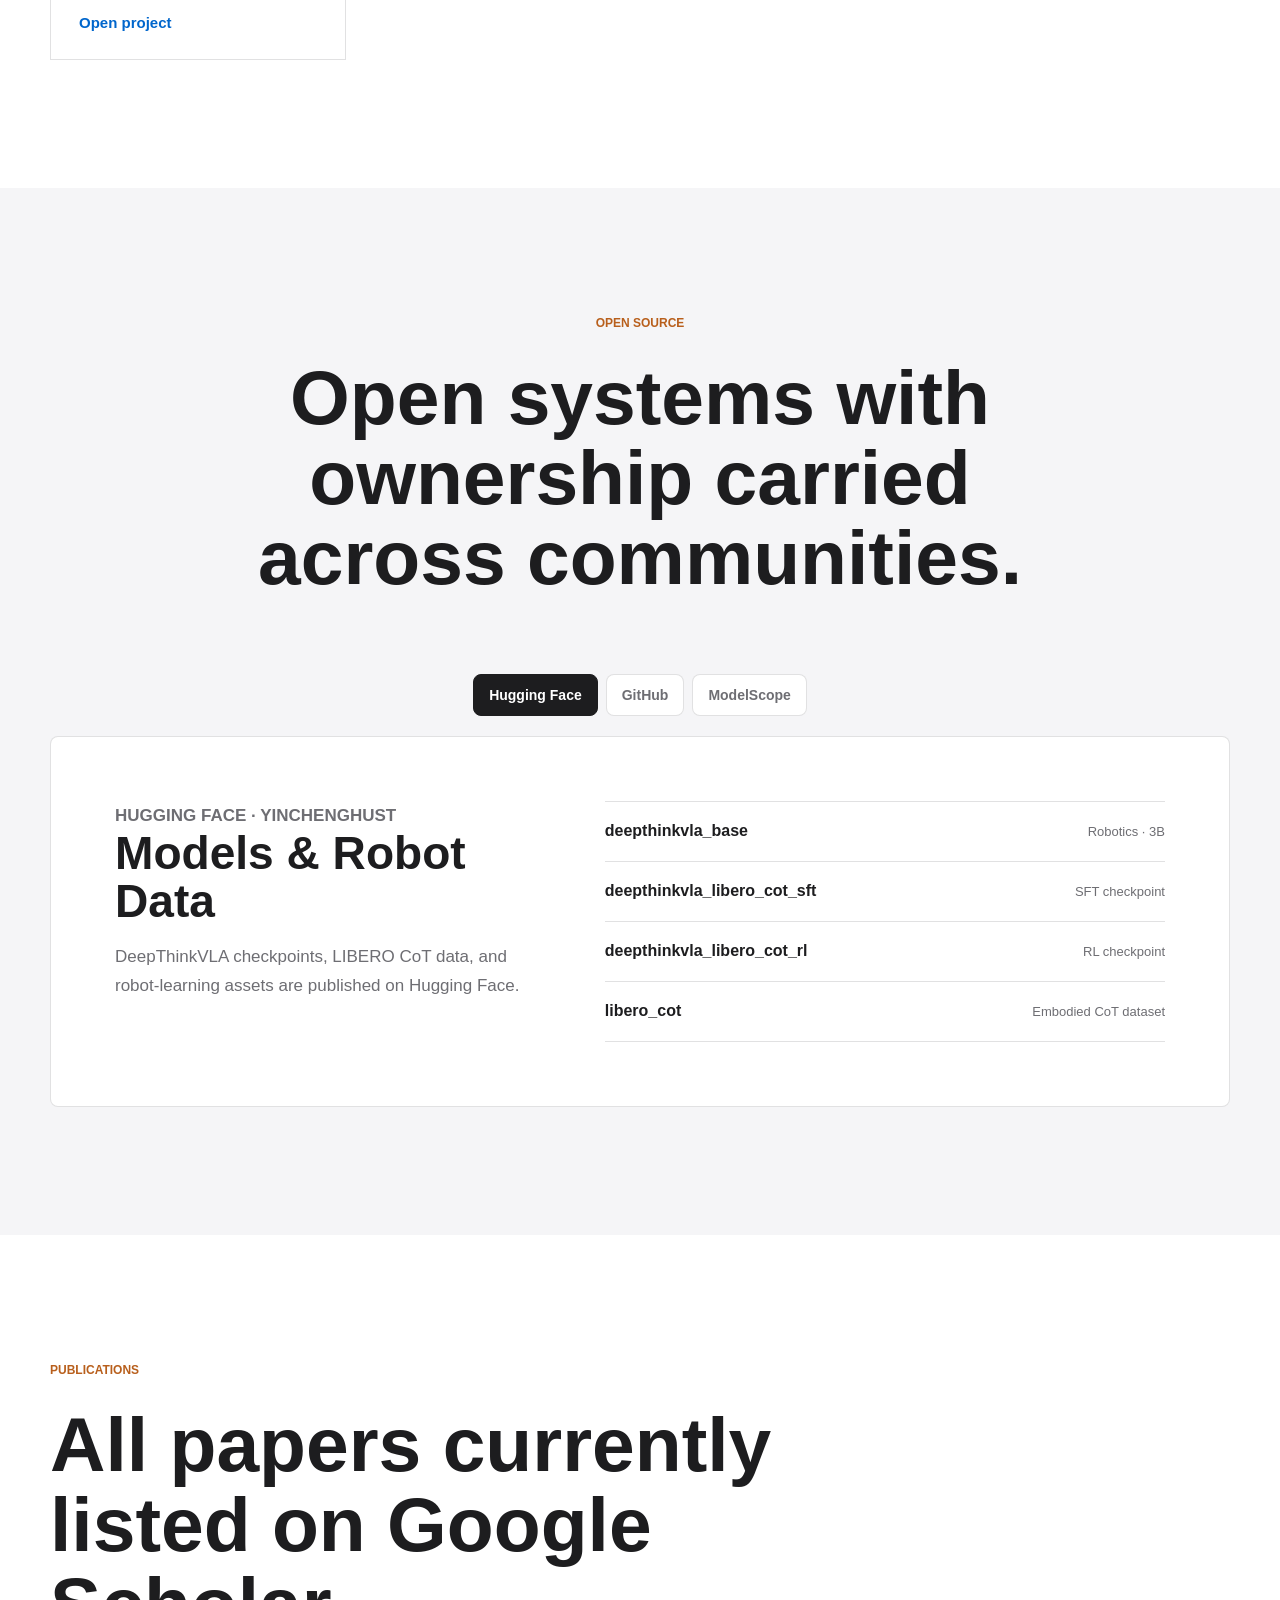
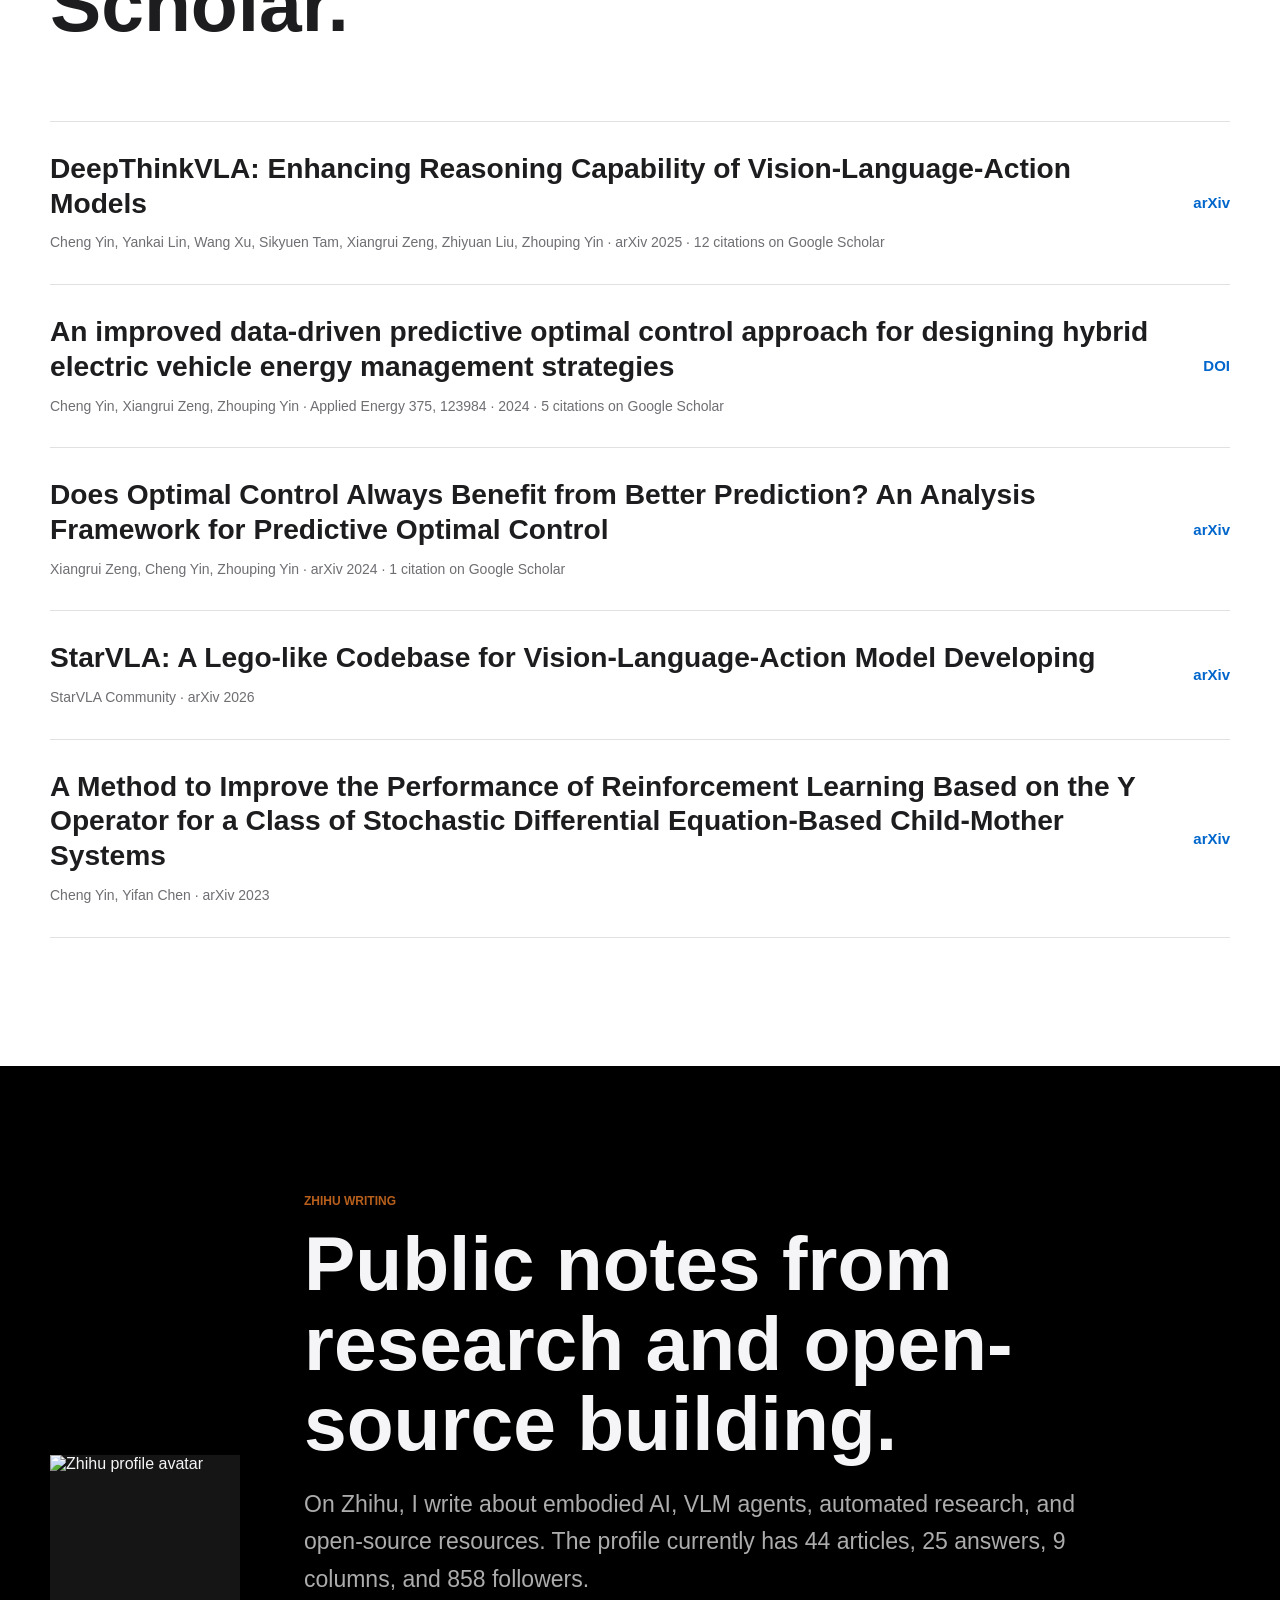
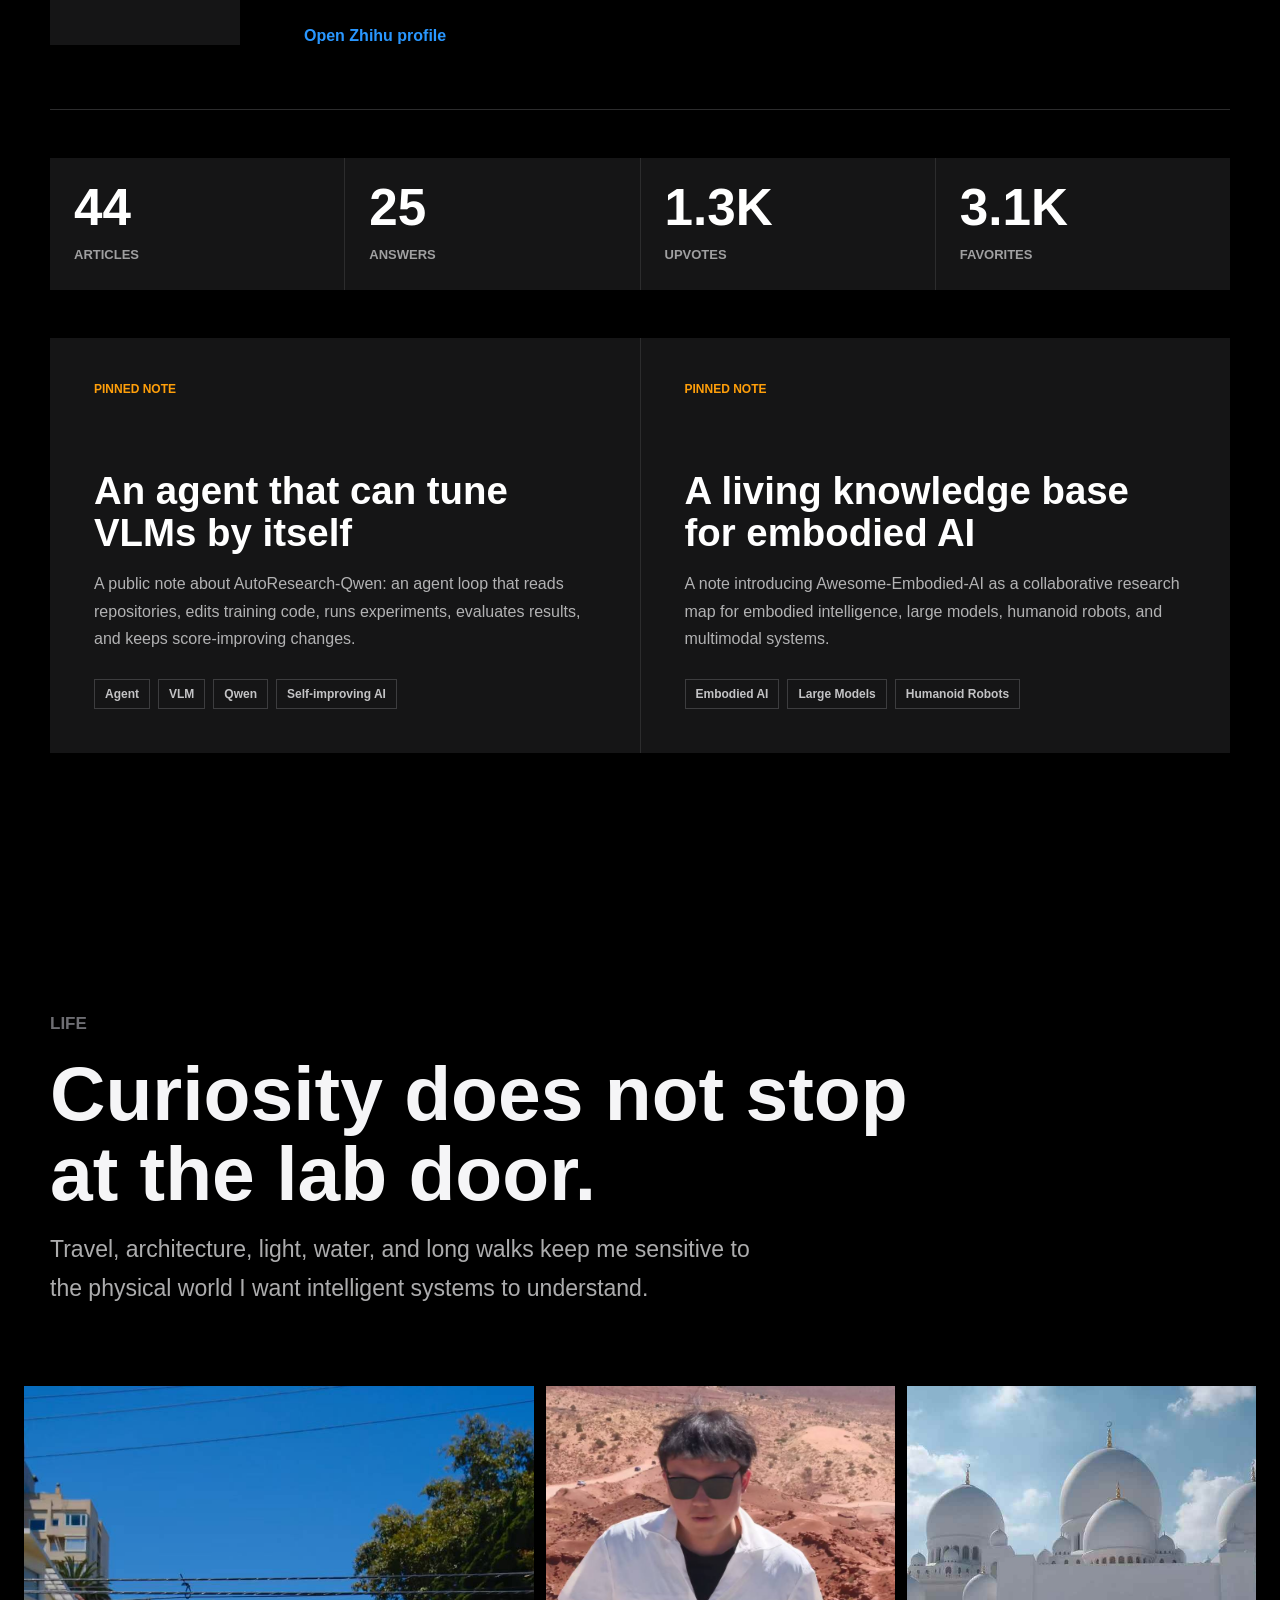
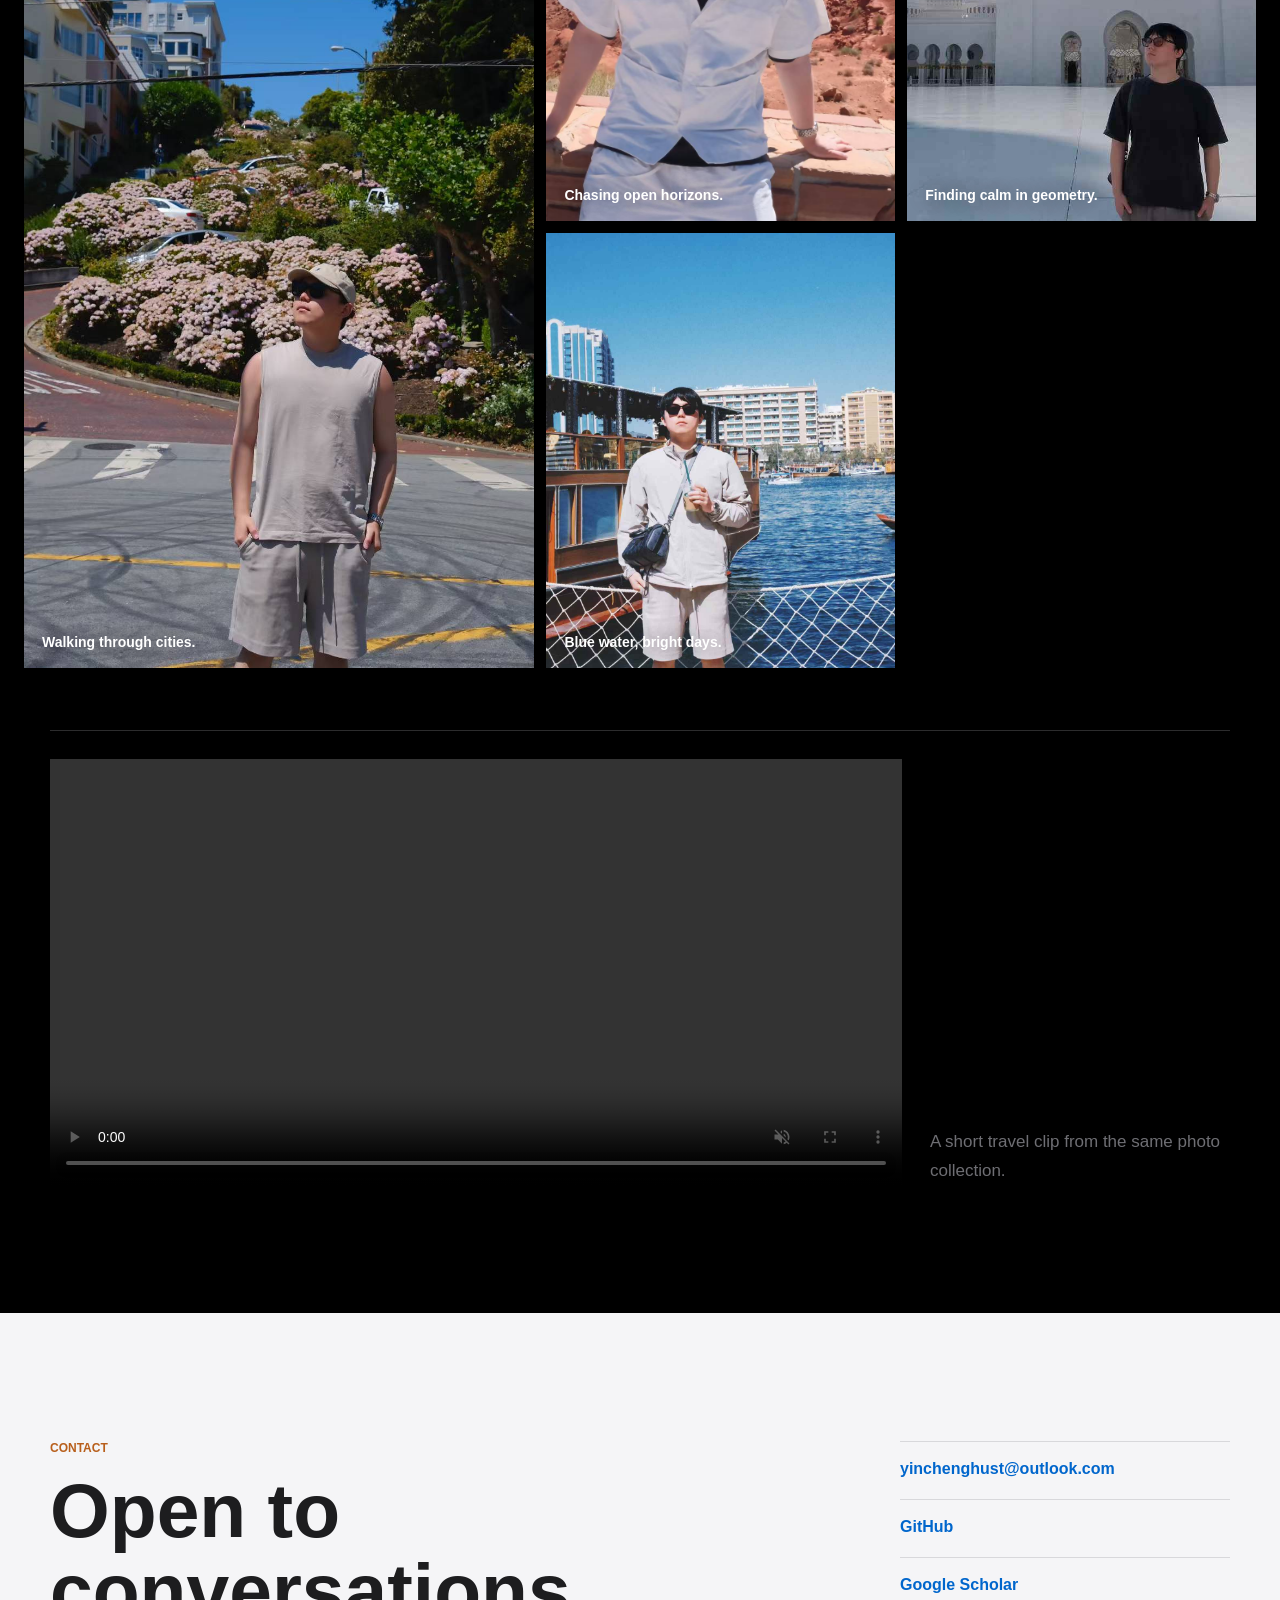
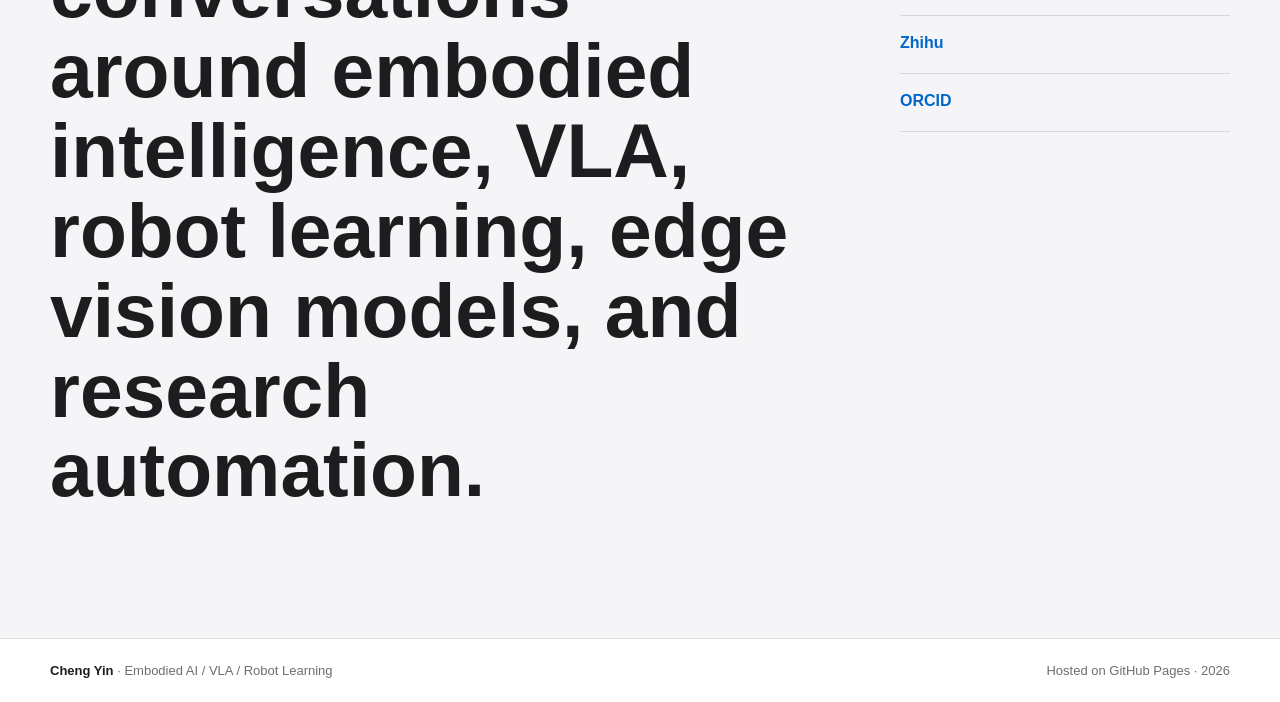
==== commit fe450678: "Mention LLM book on homepage" ====
--- a/index.html
+++ b/index.html
@@ -28,6 +28,7 @@
       <nav class="site-nav" aria-label="Primary navigation">
         <a href="#research" data-en="Research" data-zh="研究">Research</a>
         <a href="#work" data-en="Work" data-zh="项目">Work</a>
+        <a href="http://yincheng429.cn/LLM_Book/" data-en="LLM Book" data-zh="大模型书">LLM Book</a>
         <a href="#opensource" data-en="Open Source" data-zh="开源">Open Source</a>
         <a href="#papers" data-en="Papers" data-zh="论文">Papers</a>
         <a href="#zhihu" data-en="Zhihu" data-zh="知乎">Zhihu</a>
@@ -69,6 +70,7 @@
             <a class="button" href="https://scholar.google.com/citations?user=Qc0js-IAAAAJ&hl=en" target="_blank" rel="noreferrer">
               Google Scholar
             </a>
+            <a class="button" href="http://yincheng429.cn/LLM_Book/" data-en="LLM Book" data-zh="大模型书">LLM Book</a>
             <a class="button" href="https://huggingface.co/yinchenghust" target="_blank" rel="noreferrer">Hugging Face</a>
           </div>
           <a class="hero-callout" href="#contact" aria-label="Better Call Cheng Yin">
@@ -207,6 +209,22 @@
           </h2>
         </div>
         <div class="work-grid">
+          <article>
+            <span>Book</span>
+            <h3>Large Language and Generative Foundation Models</h3>
+            <p
+              data-en="A bilingual book on large language models and generative foundation models, with English and Chinese PDFs, Zenodo DOI, GitHub release, and OSF mirror."
+              data-zh="一本关于大语言模型与生成式基础模型的中英文书籍，提供英文与中文 PDF、Zenodo DOI、GitHub Release 和 OSF 镜像。"
+            >
+              A bilingual book on large language models and generative foundation models, with English and Chinese PDFs, Zenodo DOI, GitHub release, and OSF mirror.
+            </p>
+            <div class="project-links">
+              <a href="http://yincheng429.cn/LLM_Book/" data-en="Book page" data-zh="书籍主页">Book page</a>
+              <a href="http://yincheng429.cn/LLM_Book/book/book.pdf" data-en="English PDF" data-zh="英文 PDF">English PDF</a>
+              <a href="http://yincheng429.cn/LLM_Book/book/book_zh.pdf" data-en="Chinese PDF" data-zh="中文 PDF">Chinese PDF</a>
+              <a href="https://doi.org/10.5281/zenodo.20691216" target="_blank" rel="noreferrer">DOI</a>
+            </div>
+          </article>
           <article>
             <span>Open Source Map</span>
             <h3>Awesome-Embodied-AI</h3>
--- a/styles.css
+++ b/styles.css
@@ -202,6 +202,22 @@
   pointer-events: none;
 }
 
+.hero-manifest span {
+  white-space: nowrap;
+}
+
+body[data-lang="zh"] .hero-manifest {
+  top: 96px;
+  display: flex;
+  gap: clamp(12px, 2.2vw, 28px);
+  align-items: center;
+  justify-content: flex-end;
+  -webkit-text-stroke-color: rgba(255, 255, 255, 0.28);
+  font-size: clamp(34px, 5.2vw, 76px);
+  line-height: 0.95;
+  opacity: 0.34;
+}
+
 .eyebrow {
   margin: 0 0 16px;
   color: var(--orange);
@@ -695,6 +711,10 @@
   margin-top: 22px;
 }
 
+.work-grid .project-links a {
+  margin-top: 0;
+}
+
 .platform-tabs {
   display: flex;
   justify-content: center;
@@ -1147,6 +1167,17 @@
     opacity: 0.32;
   }
 
+  body[data-lang="zh"] .hero-manifest {
+    top: 70px;
+    right: 12px;
+    left: 12px;
+    gap: clamp(10px, 4vw, 16px);
+    justify-content: flex-end;
+    font-size: clamp(30px, 10vw, 40px);
+    line-height: 1;
+    opacity: 0.22;
+  }
+
   .hero-content {
     width: calc(100% - 28px);
     padding: 118px 0 56px;
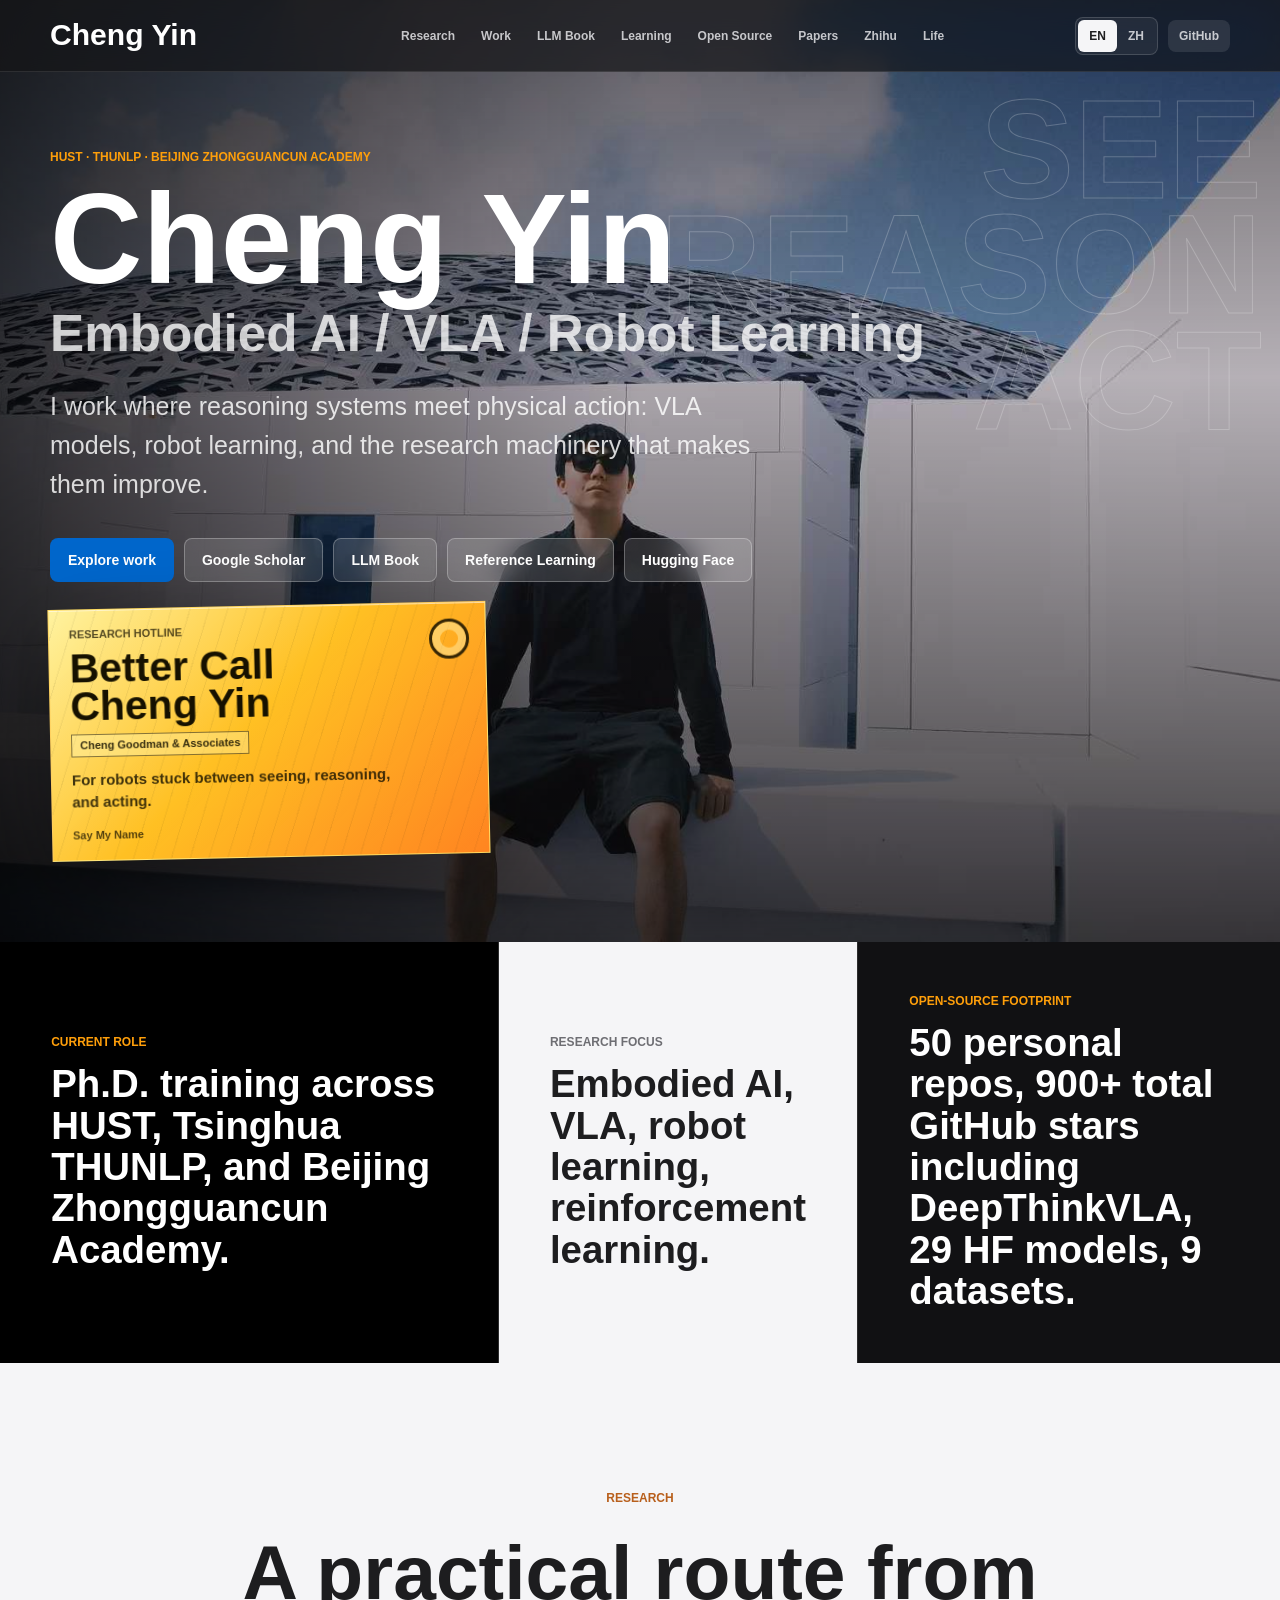
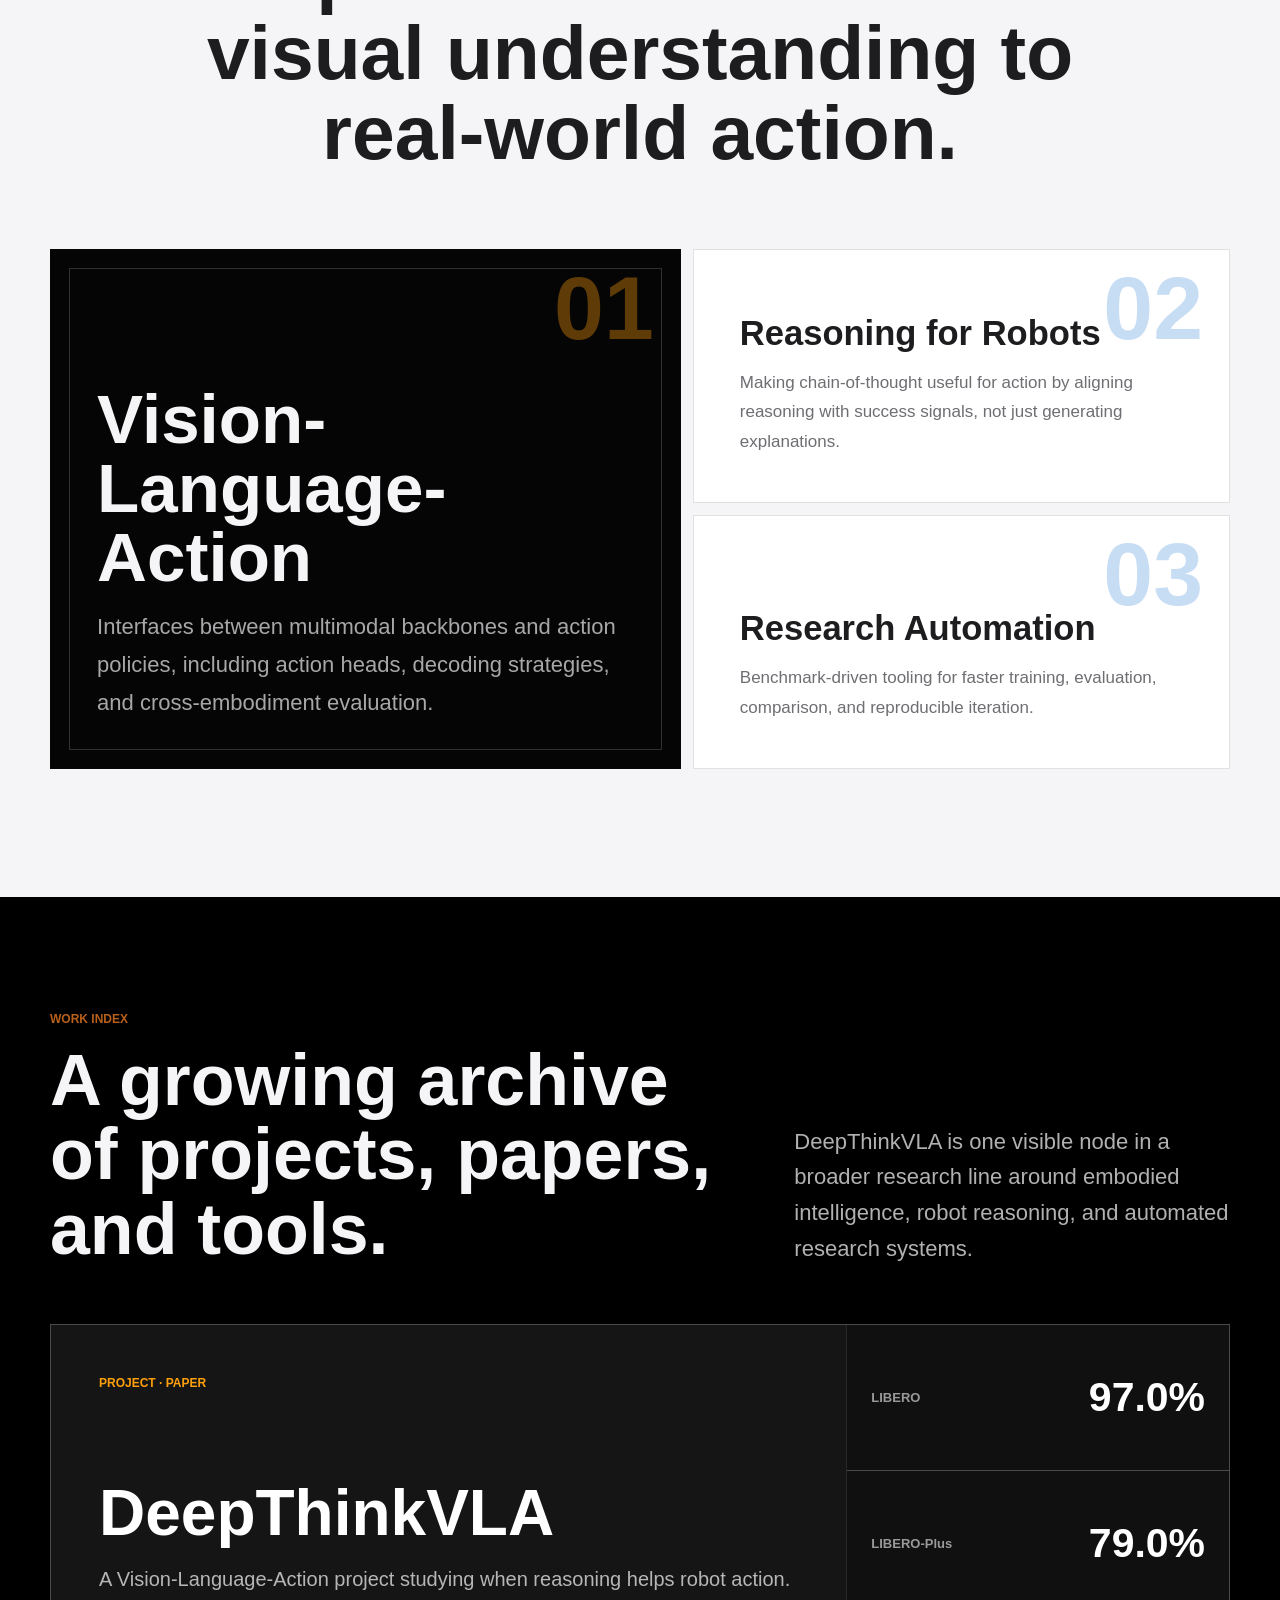
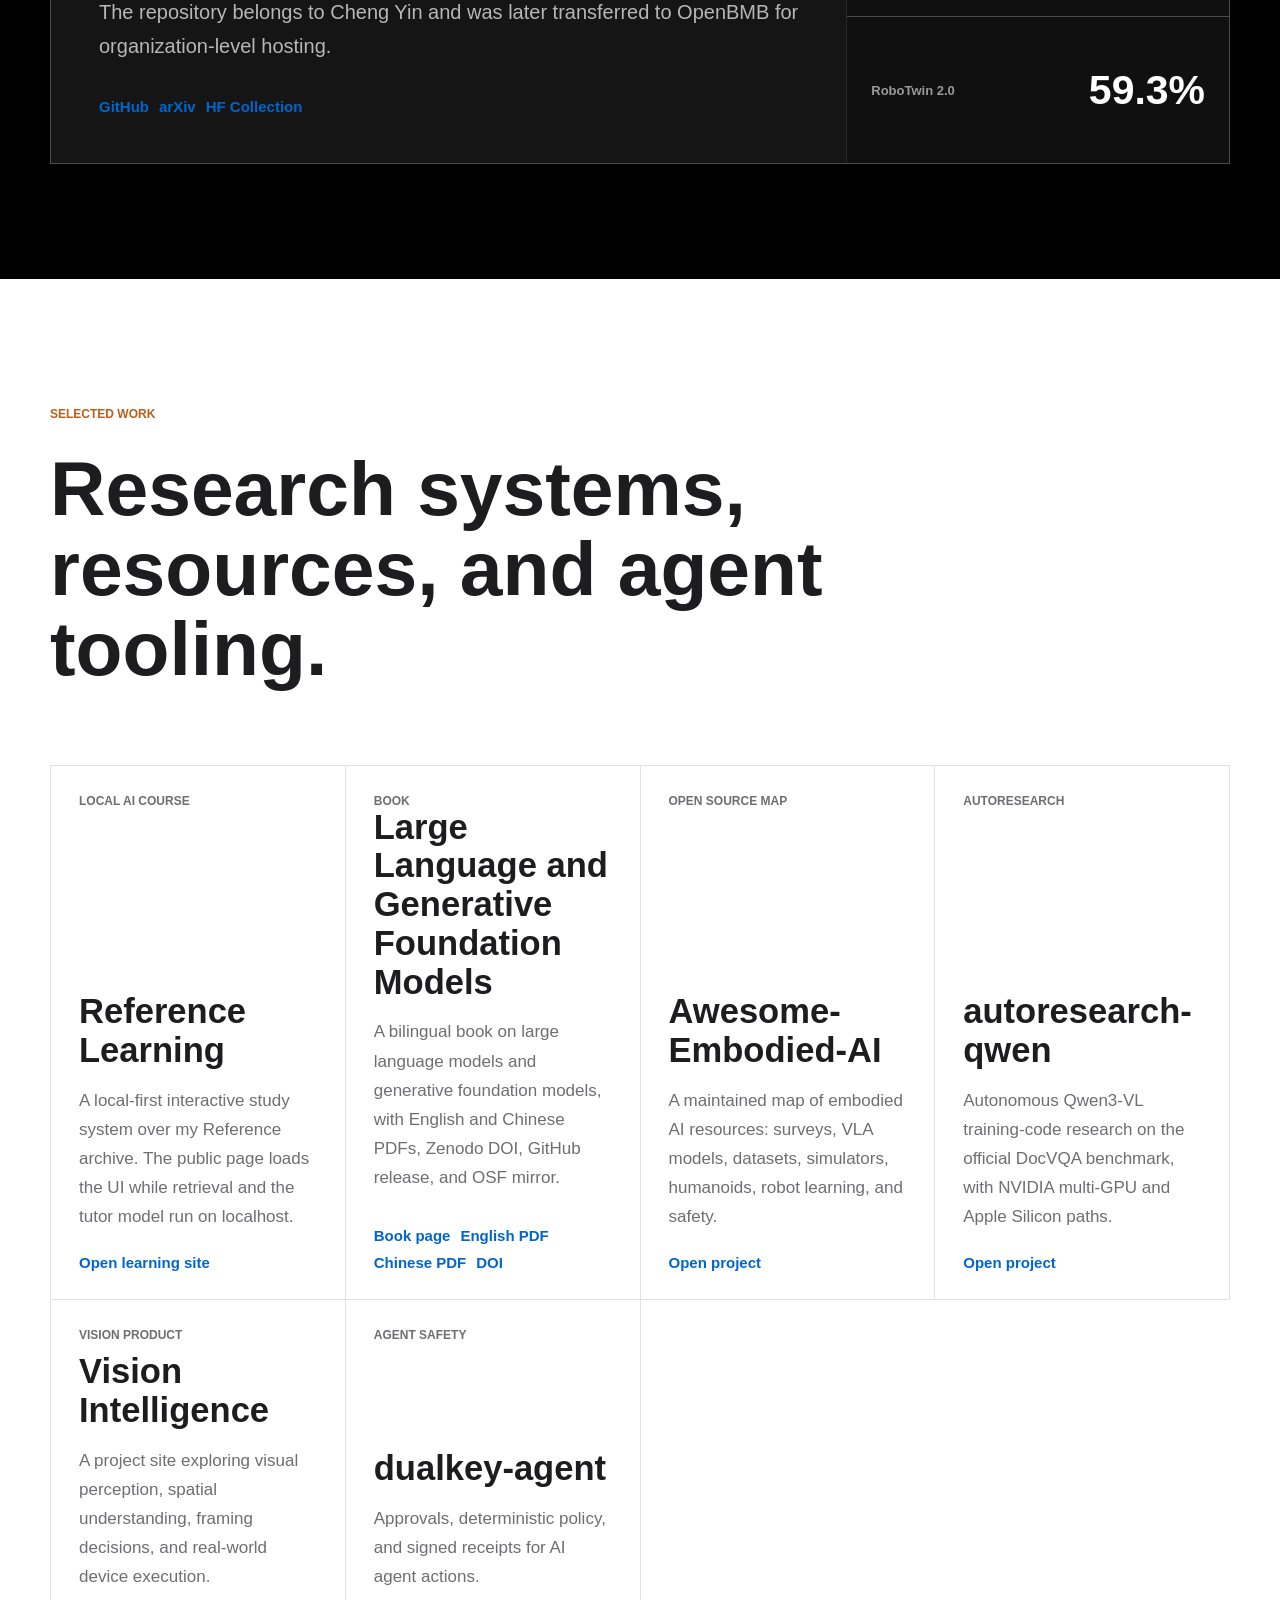
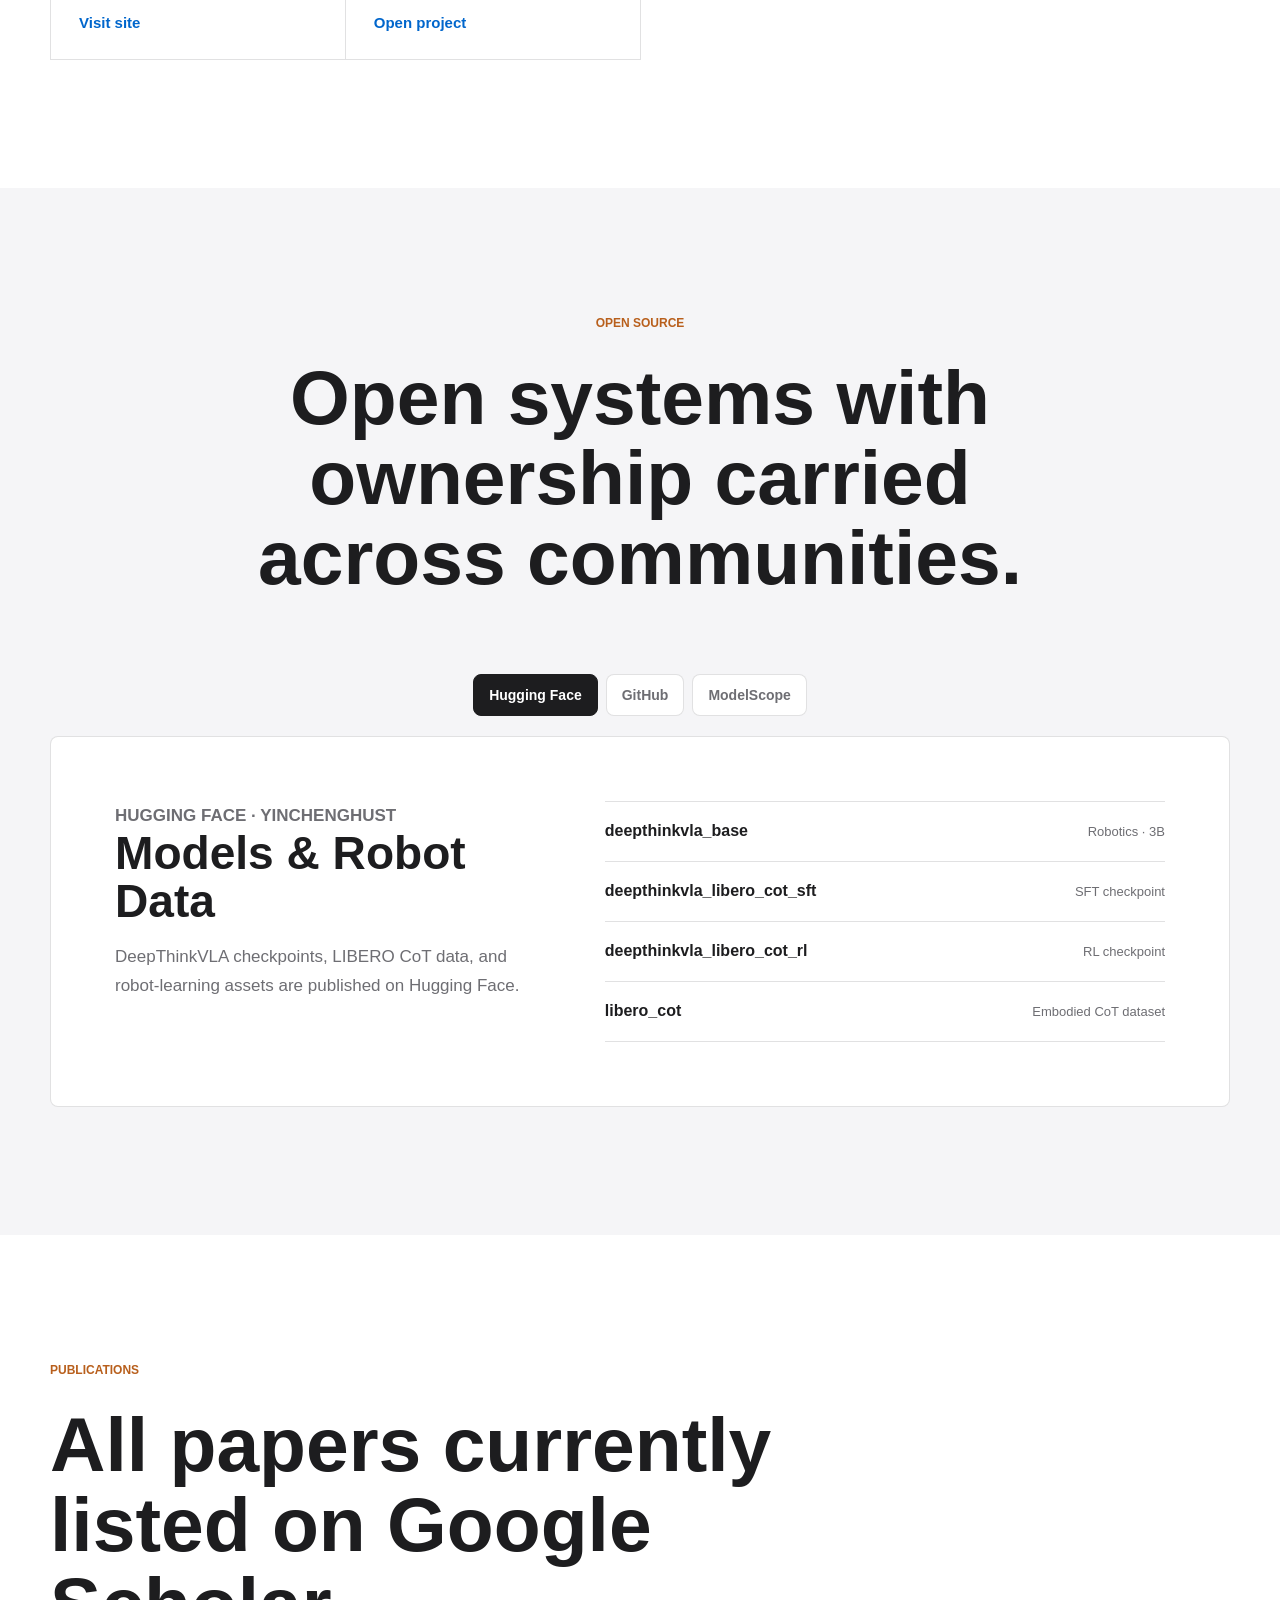
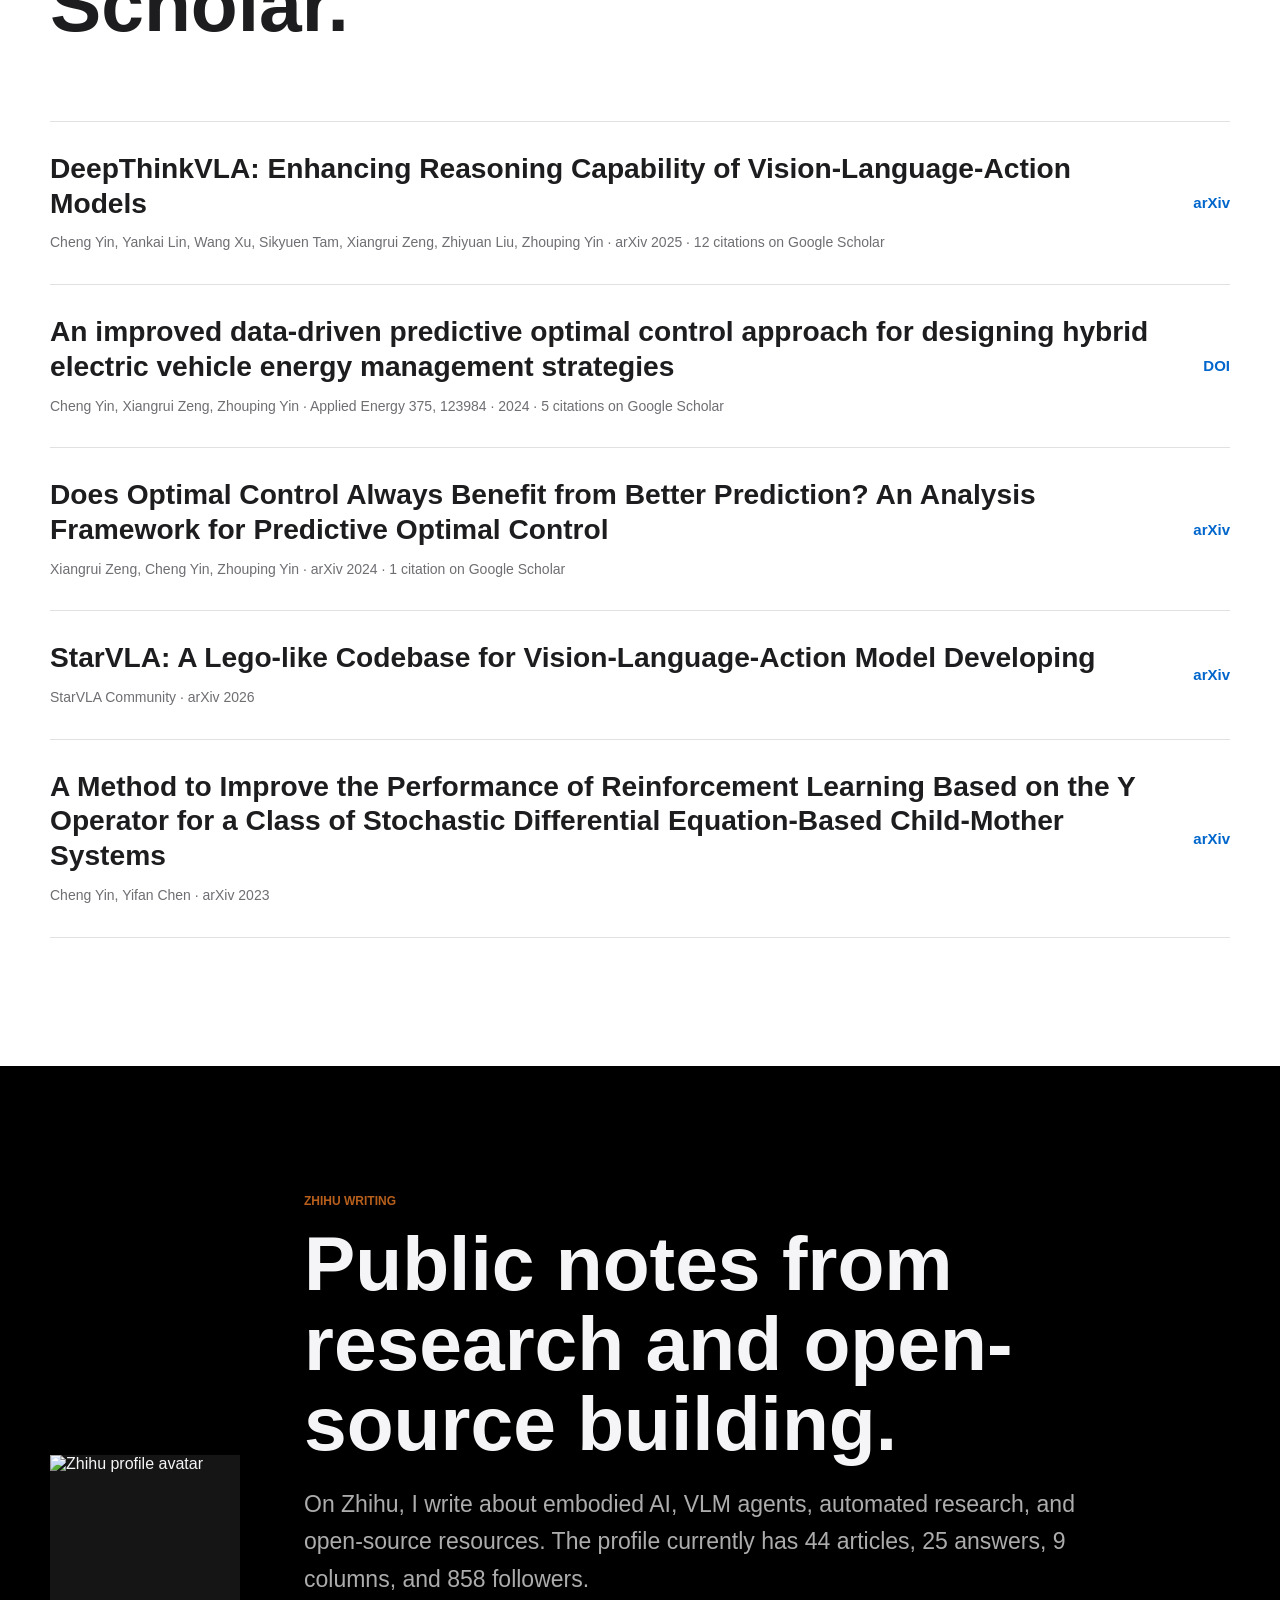
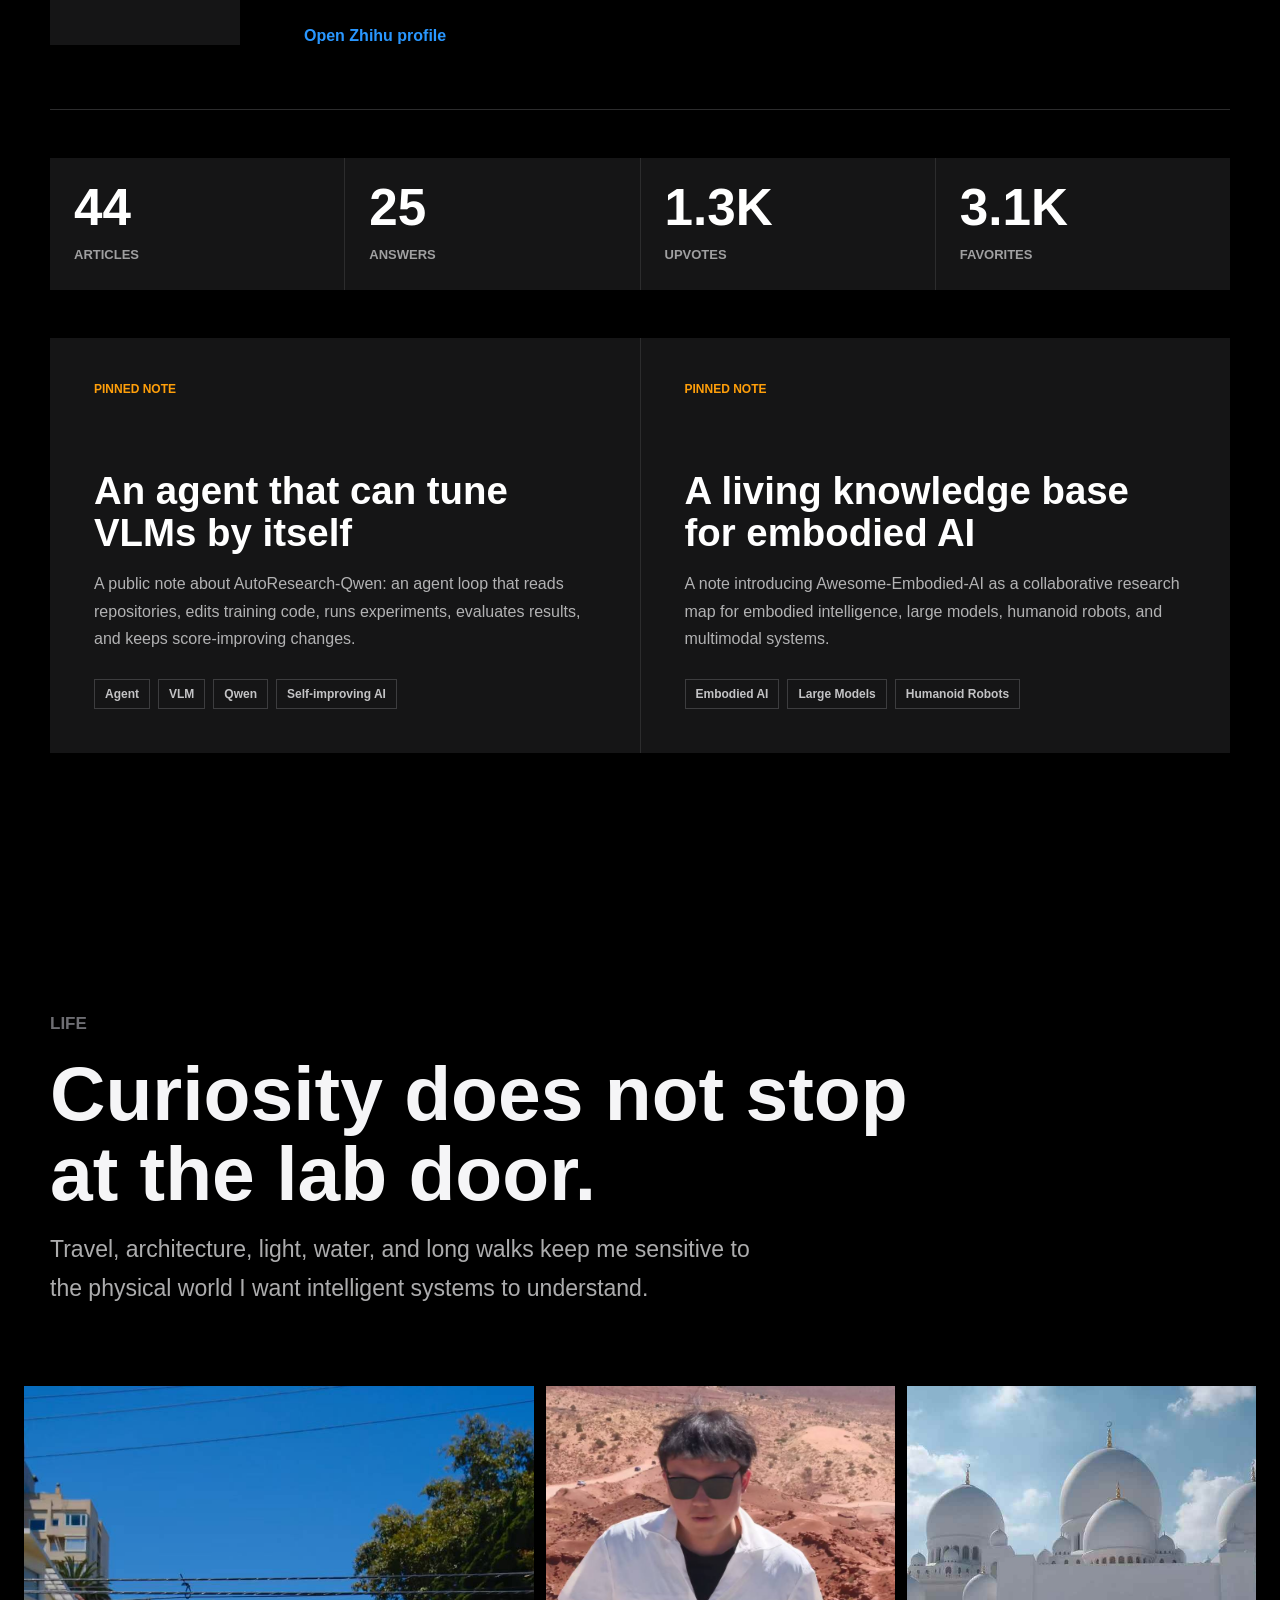
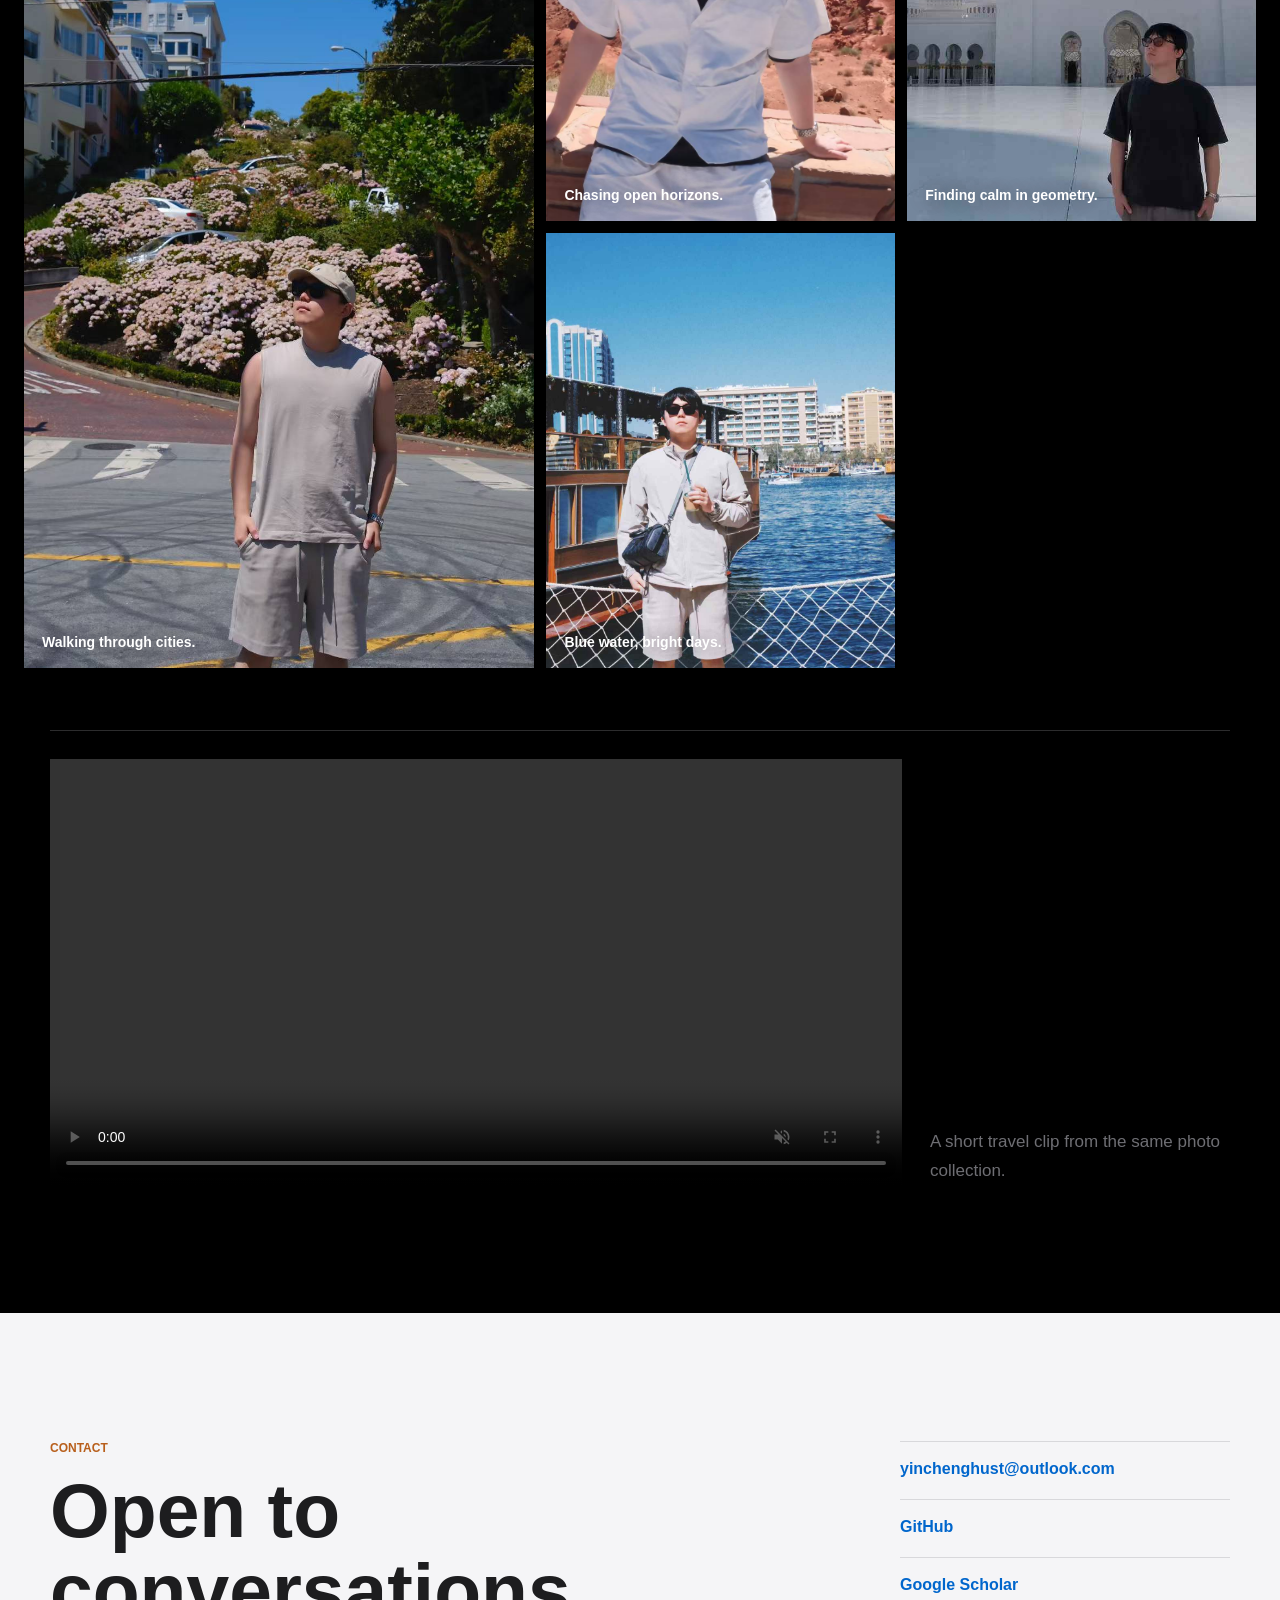
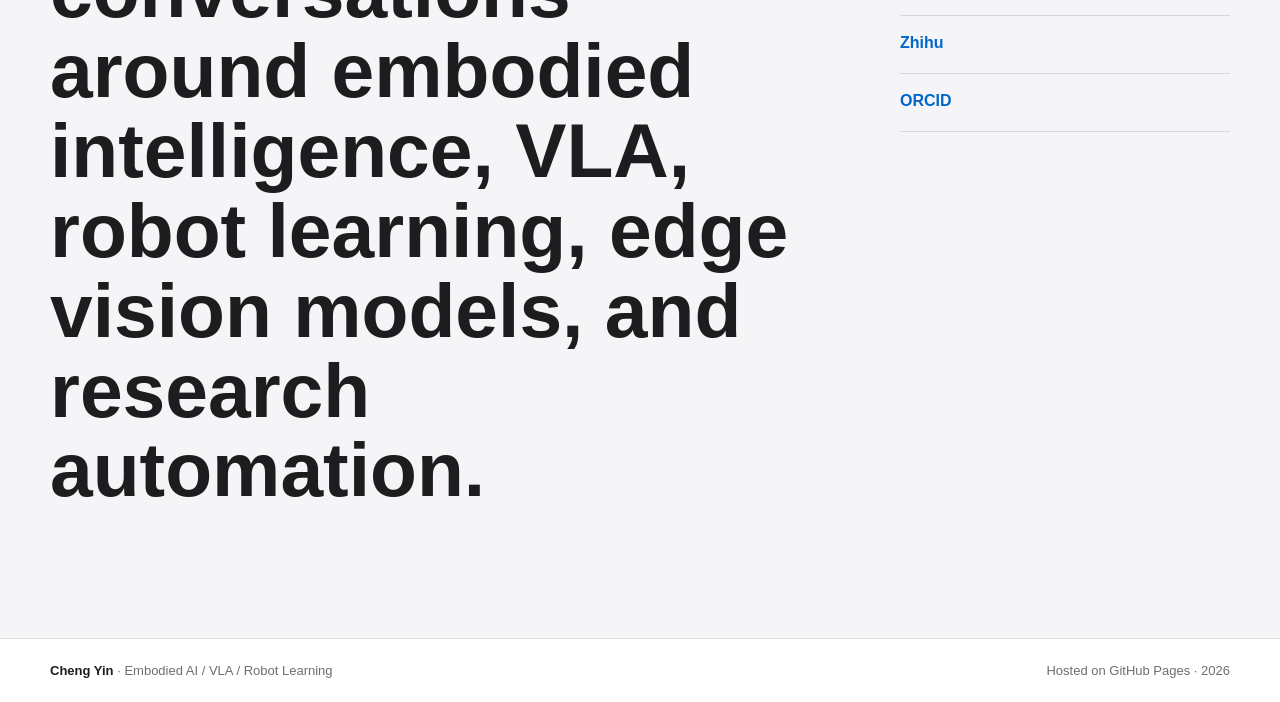
==== commit aab4e959: "Add Reference Learning page" ====
--- a/index.html
+++ b/index.html
@@ -29,6 +29,7 @@
         <a href="#research" data-en="Research" data-zh="研究">Research</a>
         <a href="#work" data-en="Work" data-zh="项目">Work</a>
         <a href="http://yincheng429.cn/LLM_Book/" data-en="LLM Book" data-zh="大模型书">LLM Book</a>
+        <a href="/reference-learning/" data-en="Learning" data-zh="学习站">Learning</a>
         <a href="#opensource" data-en="Open Source" data-zh="开源">Open Source</a>
         <a href="#papers" data-en="Papers" data-zh="论文">Papers</a>
         <a href="#zhihu" data-en="Zhihu" data-zh="知乎">Zhihu</a>
@@ -71,6 +72,7 @@
               Google Scholar
             </a>
             <a class="button" href="http://yincheng429.cn/LLM_Book/" data-en="LLM Book" data-zh="大模型书">LLM Book</a>
+            <a class="button" href="/reference-learning/" data-en="Reference Learning" data-zh="本地学习站">Reference Learning</a>
             <a class="button" href="https://huggingface.co/yinchenghust" target="_blank" rel="noreferrer">Hugging Face</a>
           </div>
           <a class="hero-callout" href="#contact" aria-label="Better Call Cheng Yin">
@@ -209,6 +211,17 @@
           </h2>
         </div>
         <div class="work-grid">
+          <article>
+            <span>Local AI Course</span>
+            <h3>Reference Learning</h3>
+            <p
+              data-en="A local-first interactive study system over my Reference archive. The public page loads the UI while retrieval and the tutor model run on localhost."
+              data-zh="面向我的 Reference 资料库的本地优先交互学习系统。公网页面加载前端，检索和课程导师模型仍在本机运行。"
+            >
+              A local-first interactive study system over my Reference archive. The public page loads the UI while retrieval and the tutor model run on localhost.
+            </p>
+            <a href="/reference-learning/" data-en="Open learning site" data-zh="打开学习站">Open learning site</a>
+          </article>
           <article>
             <span>Book</span>
             <h3>Large Language and Generative Foundation Models</h3>
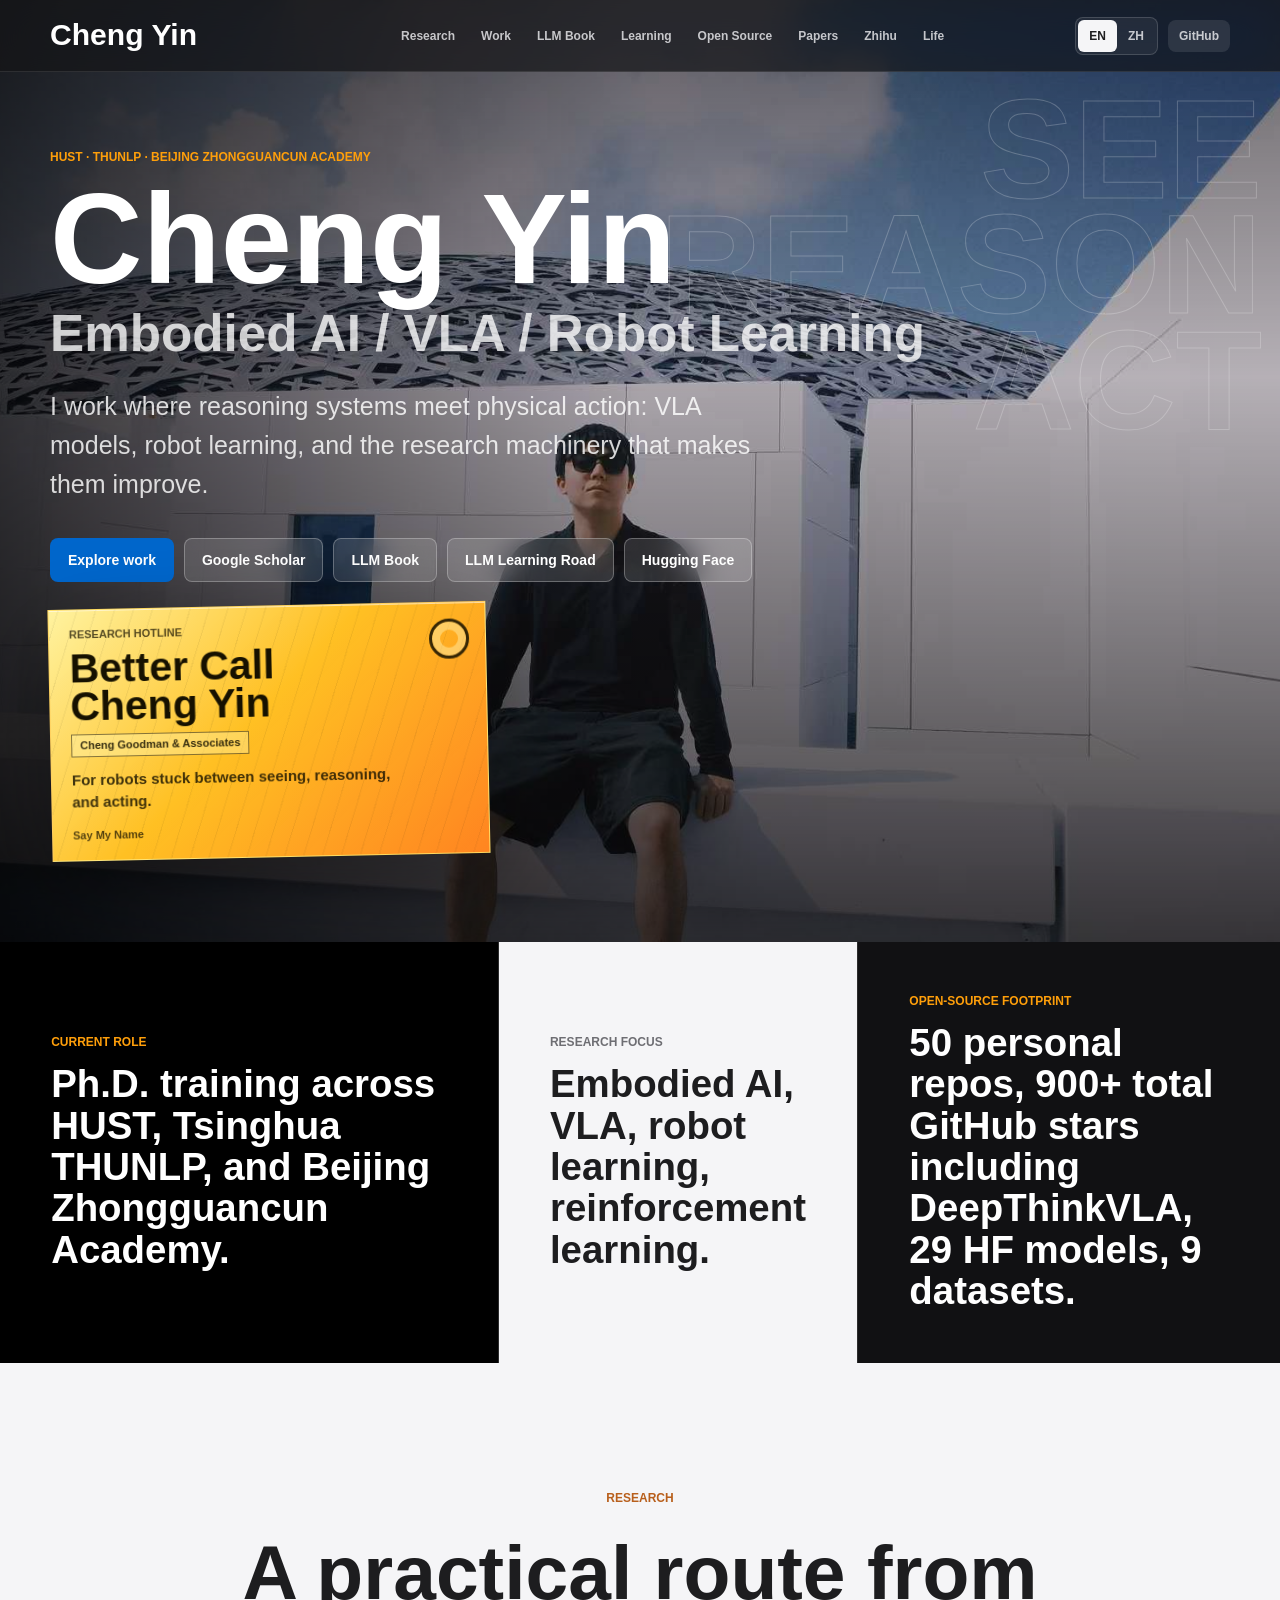
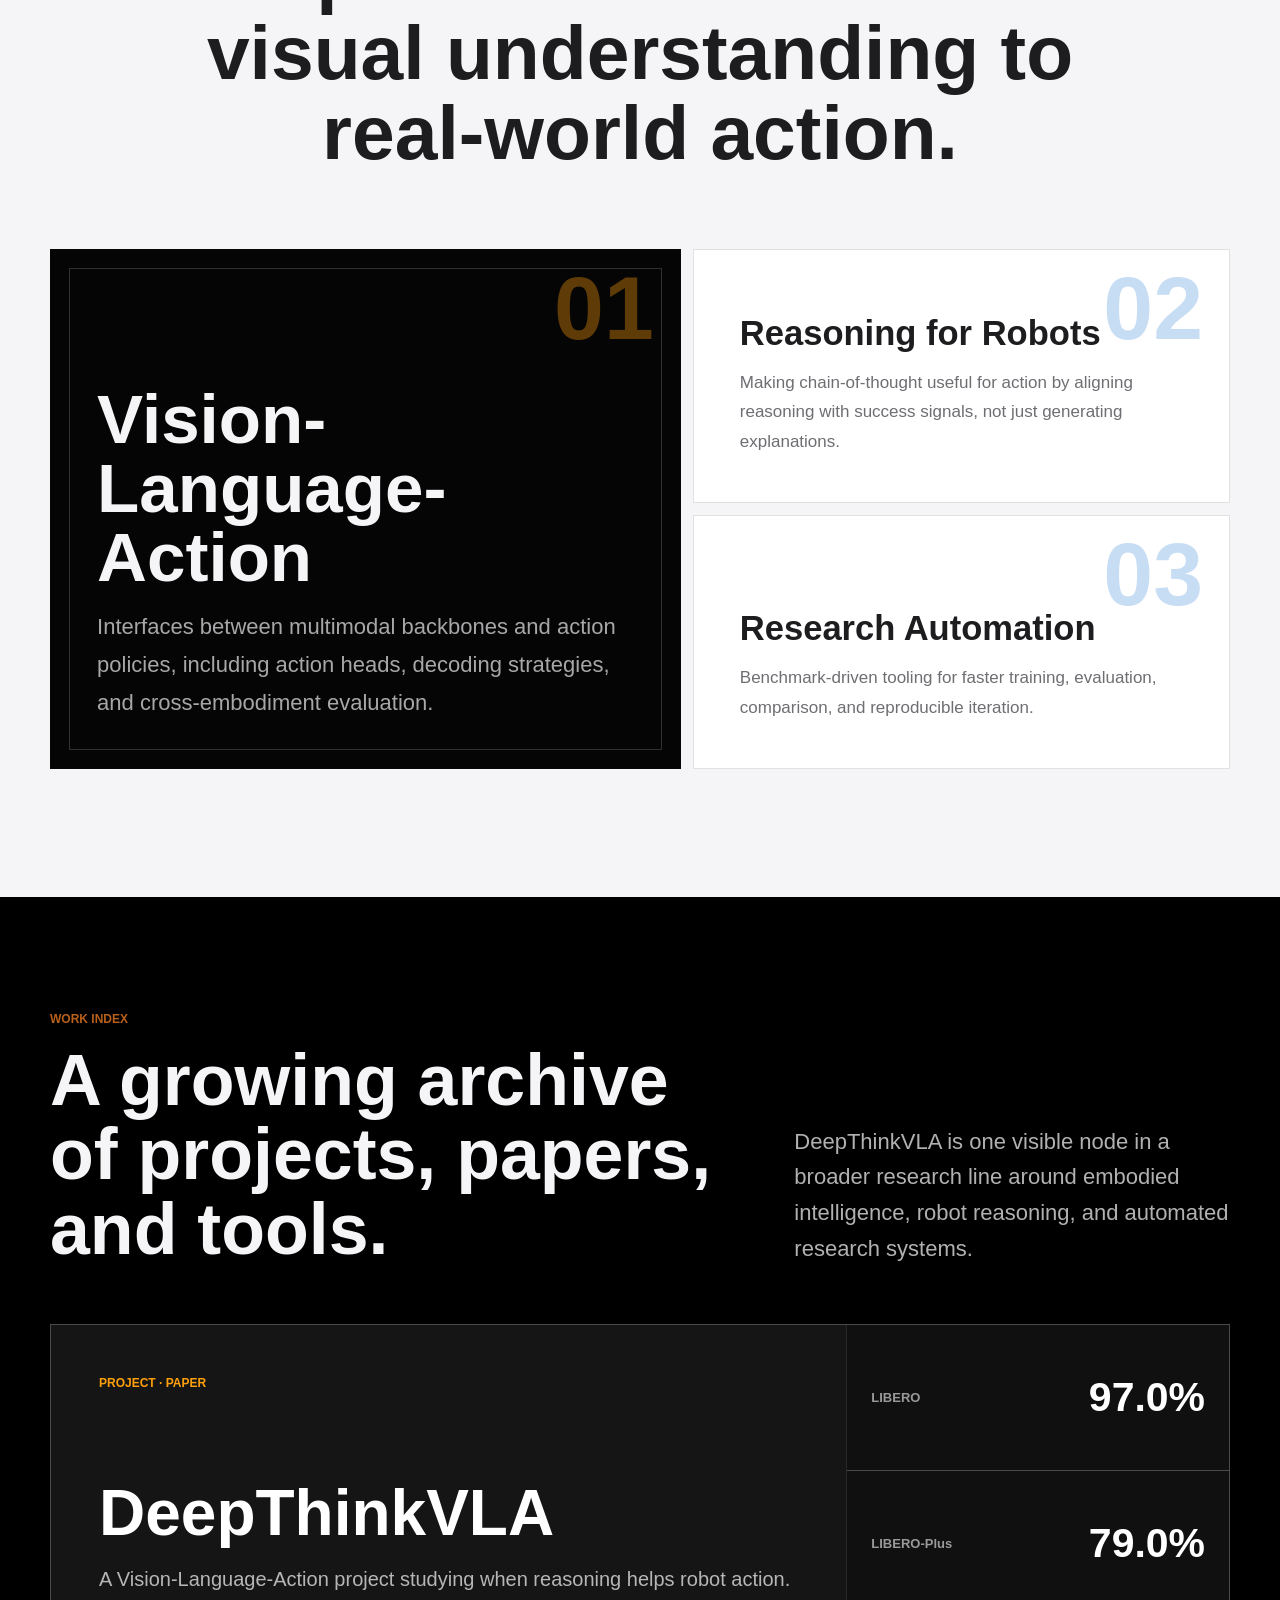
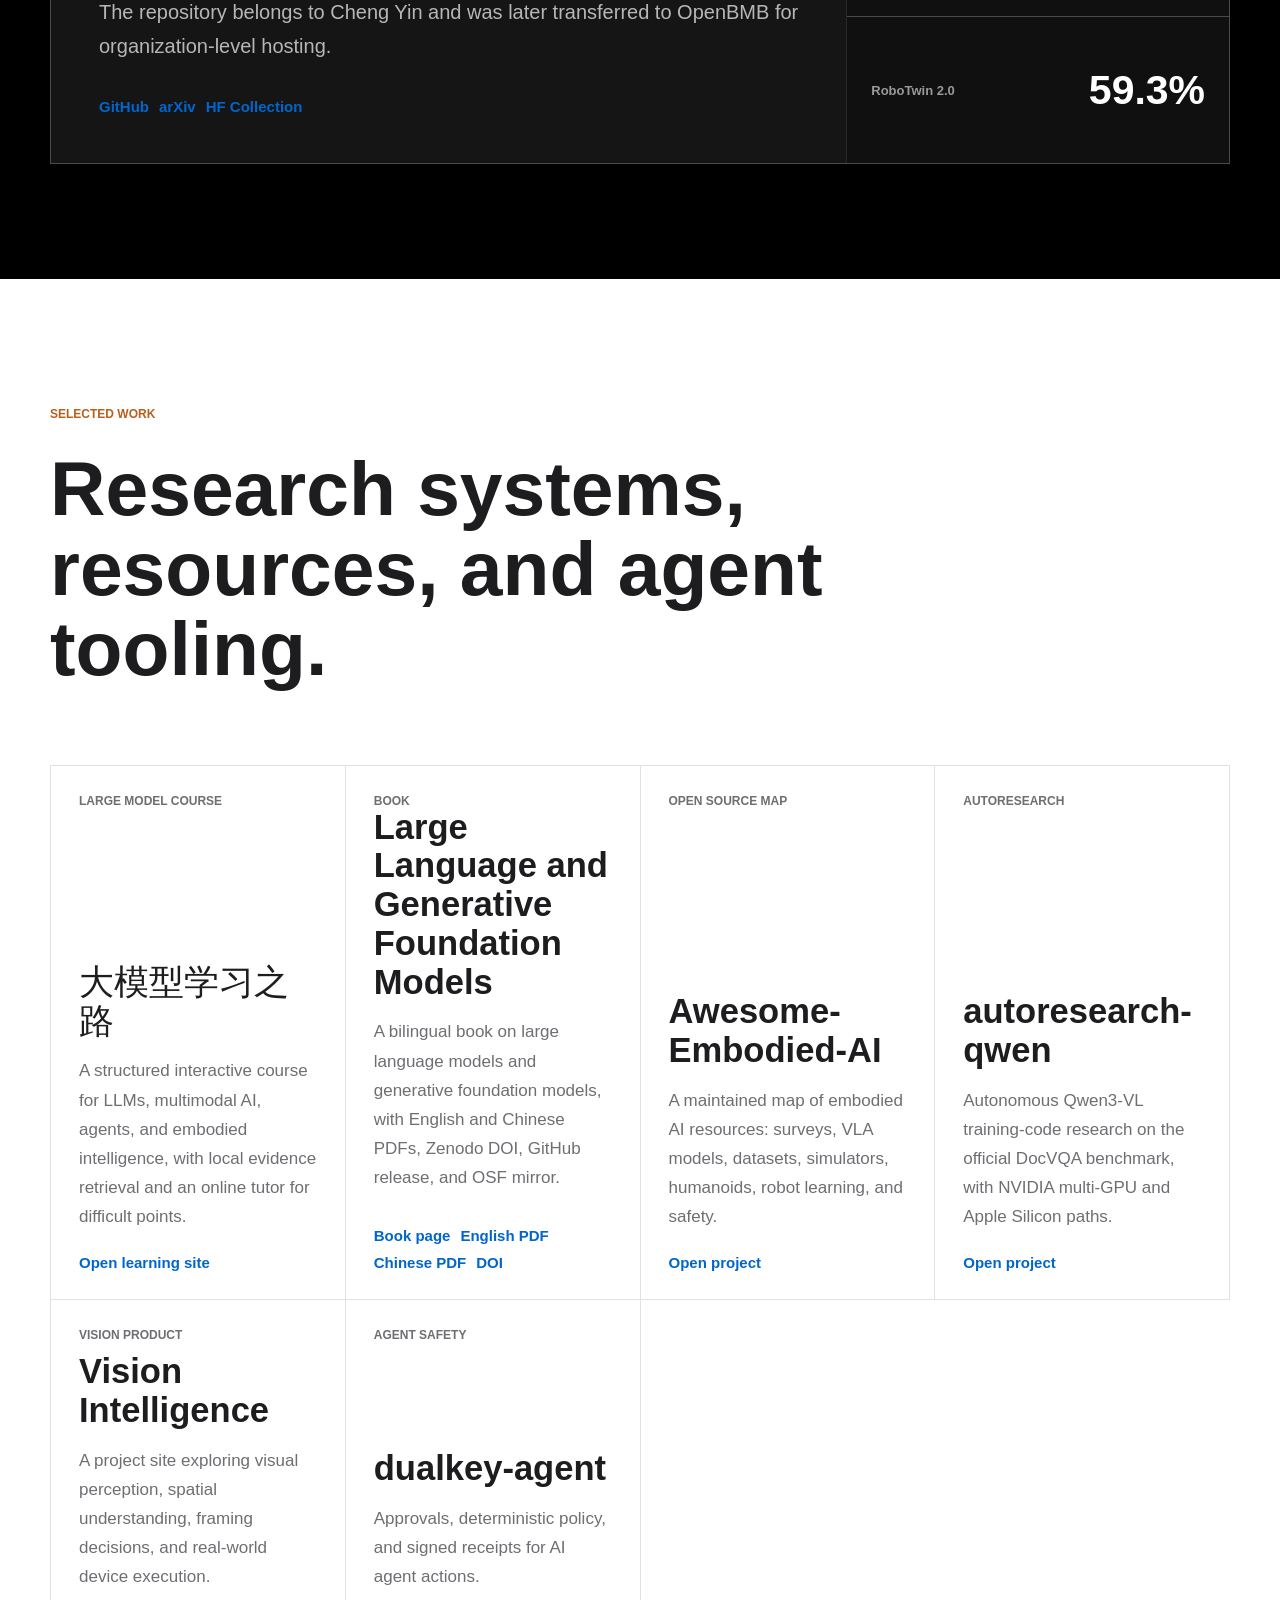
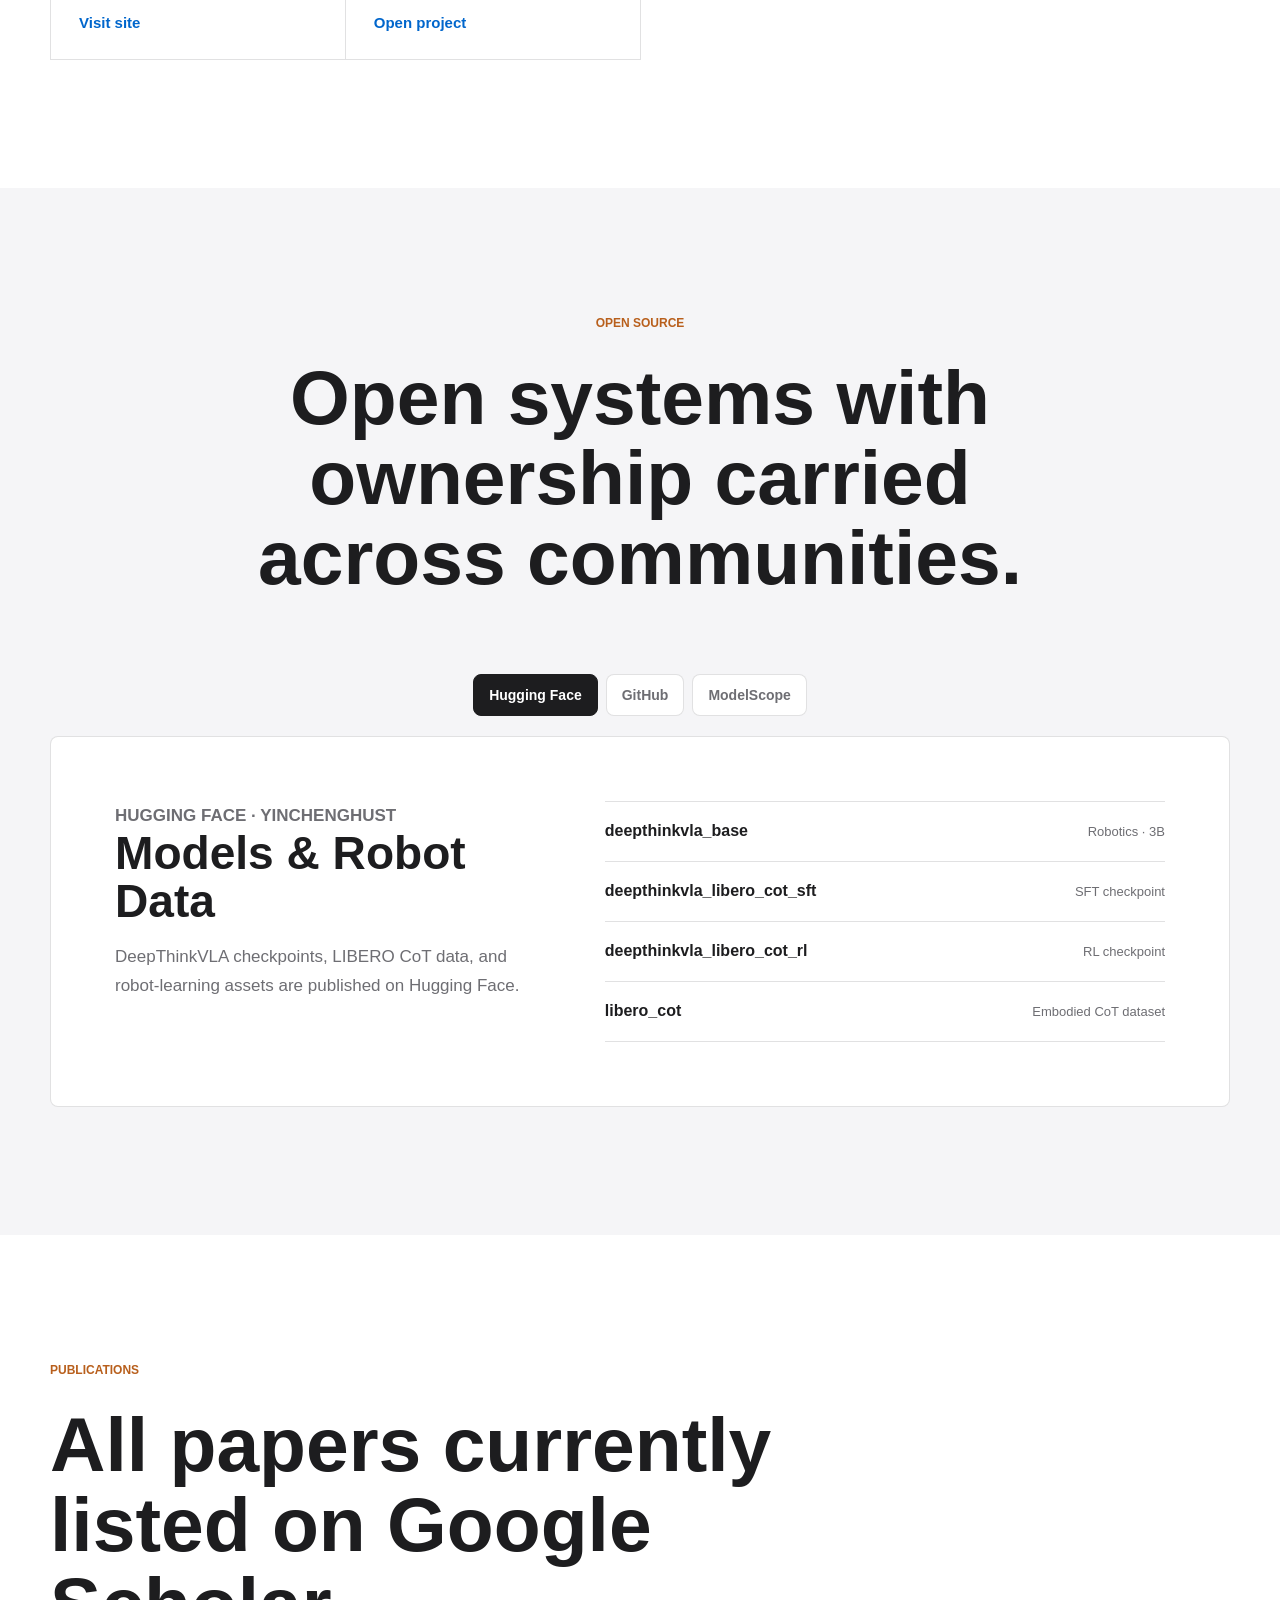
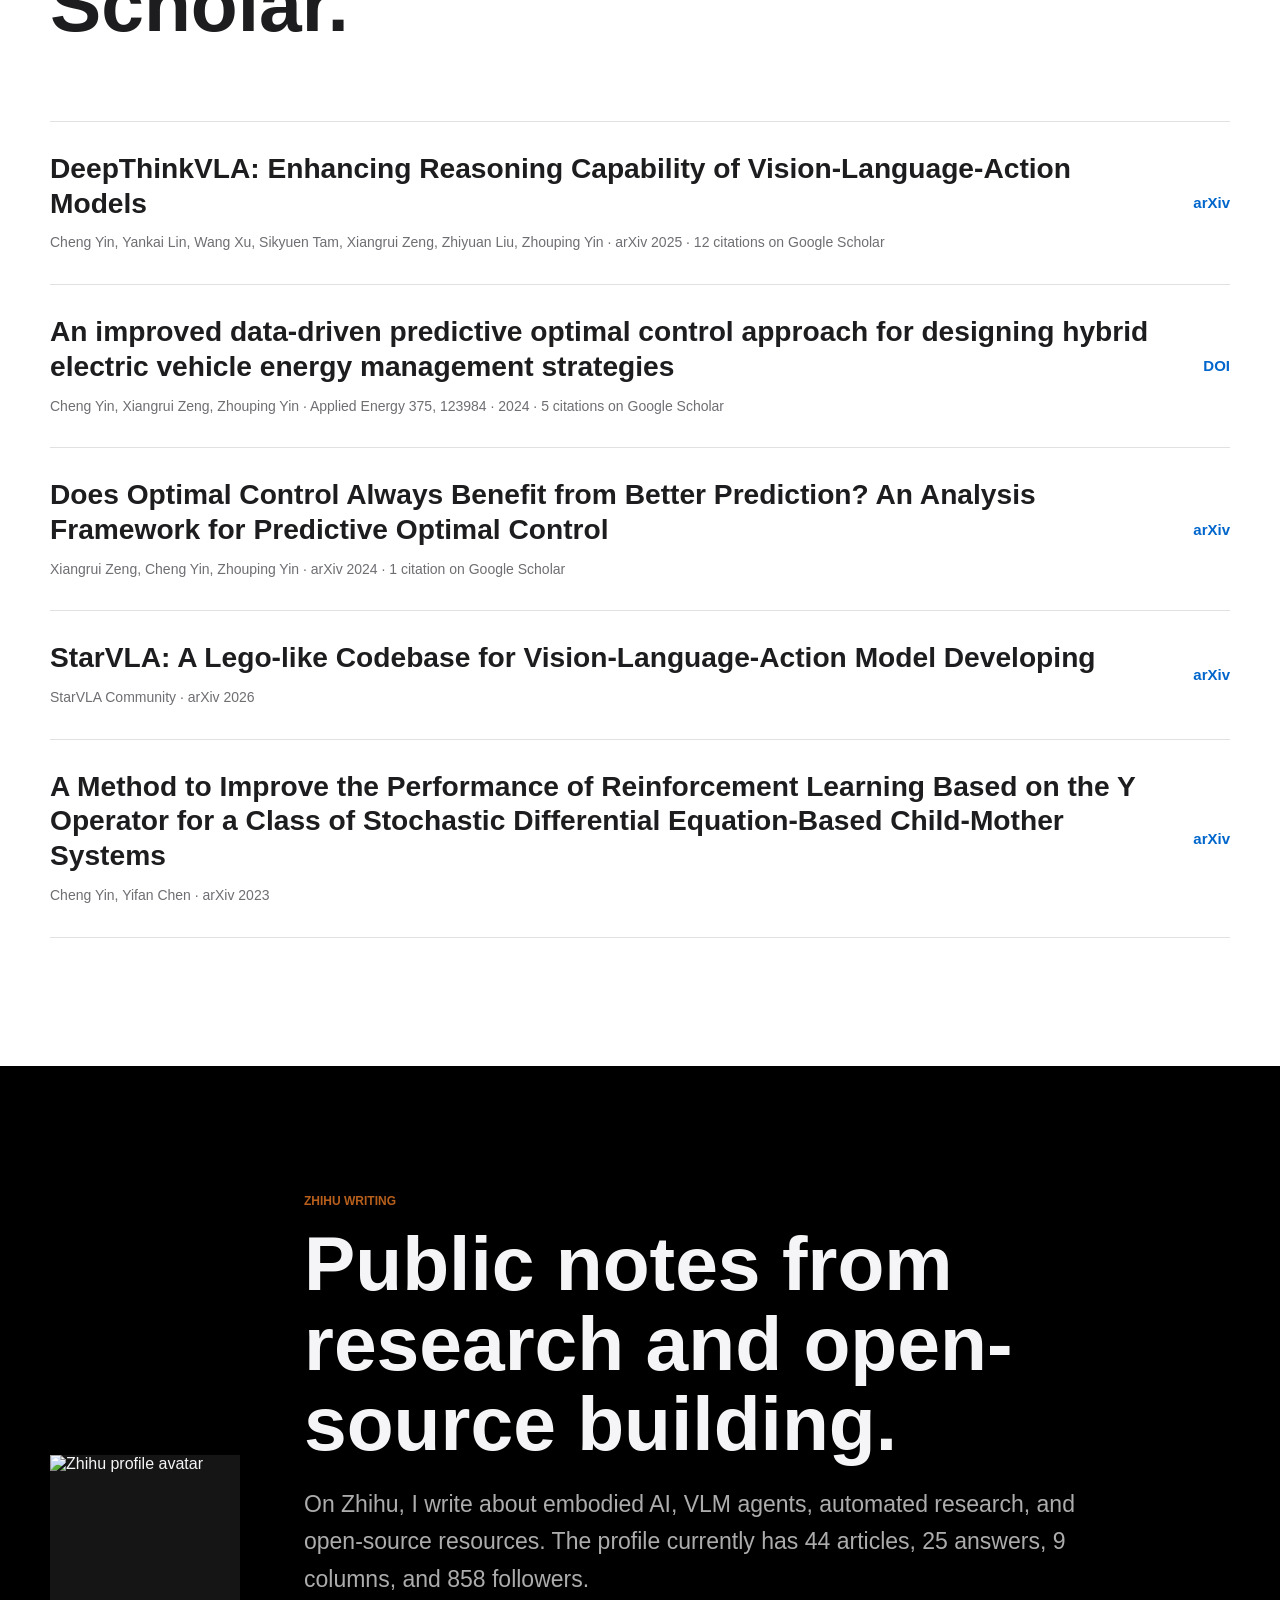
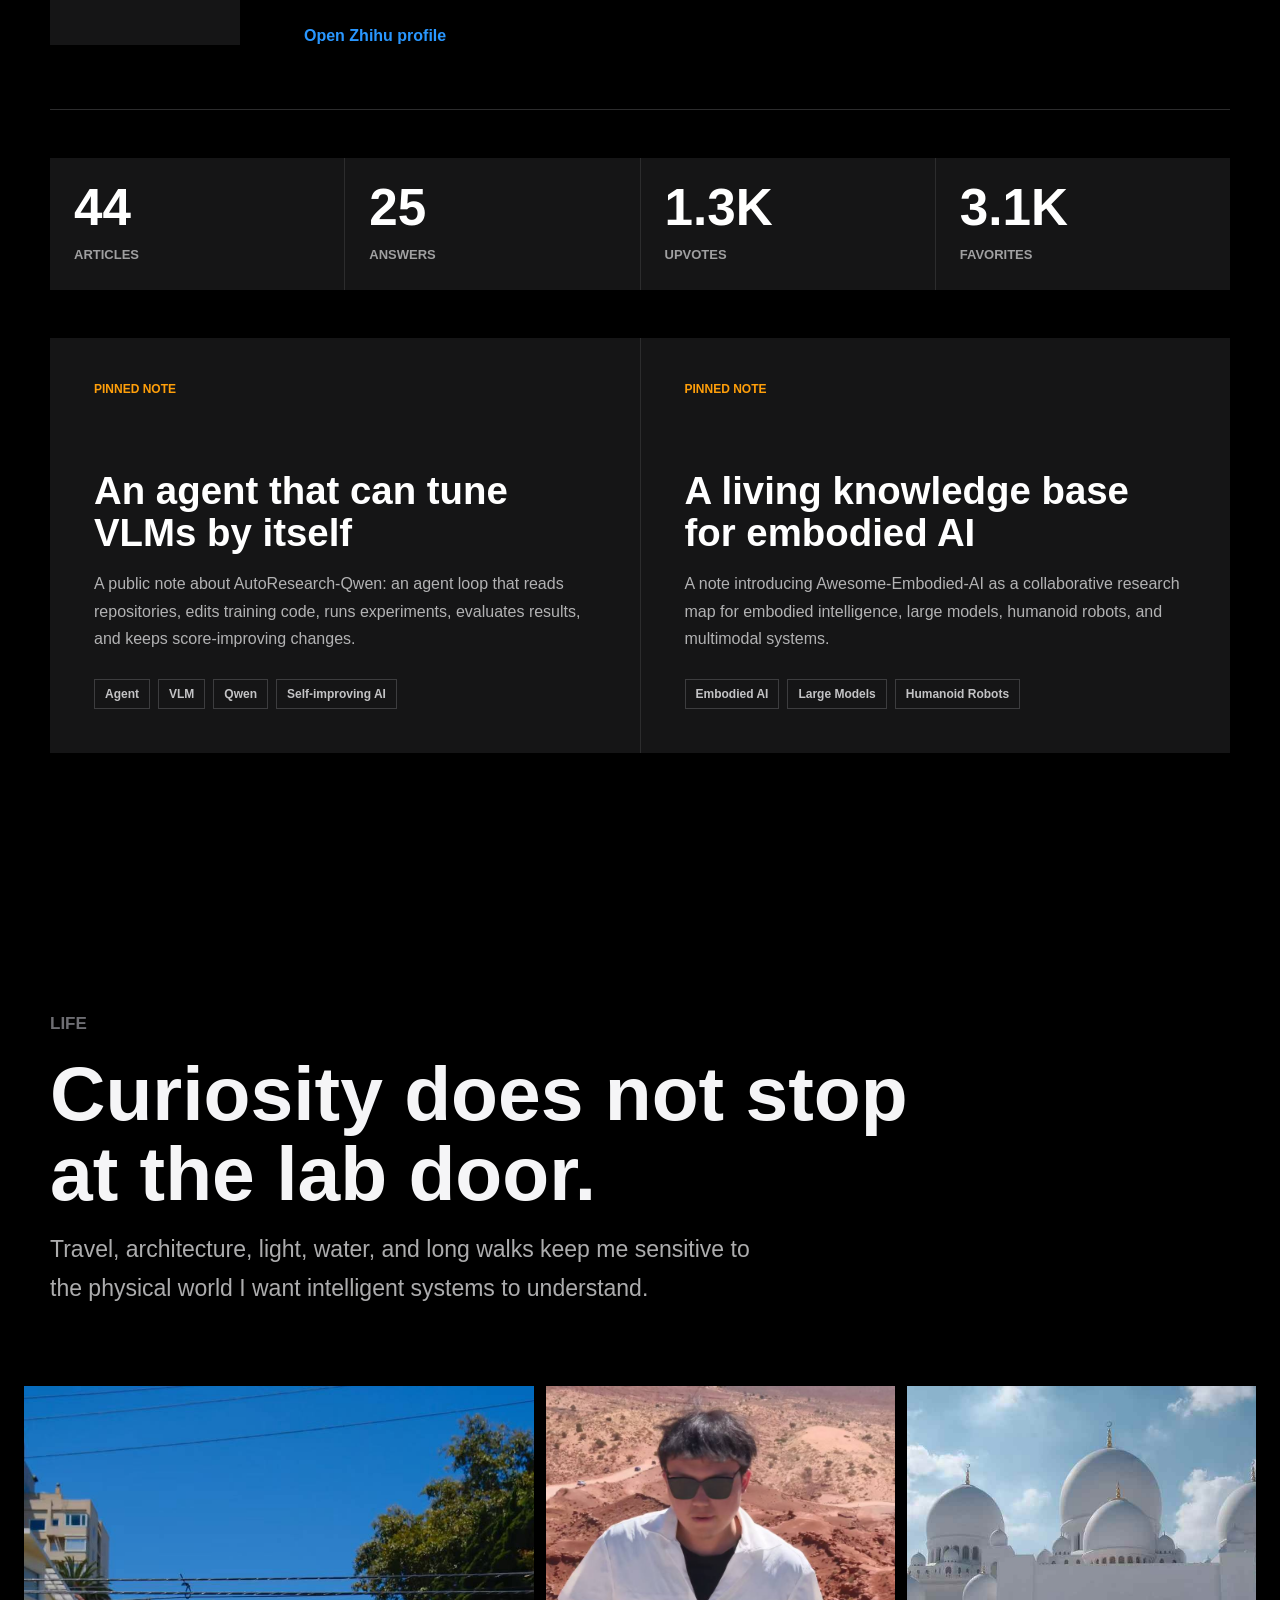
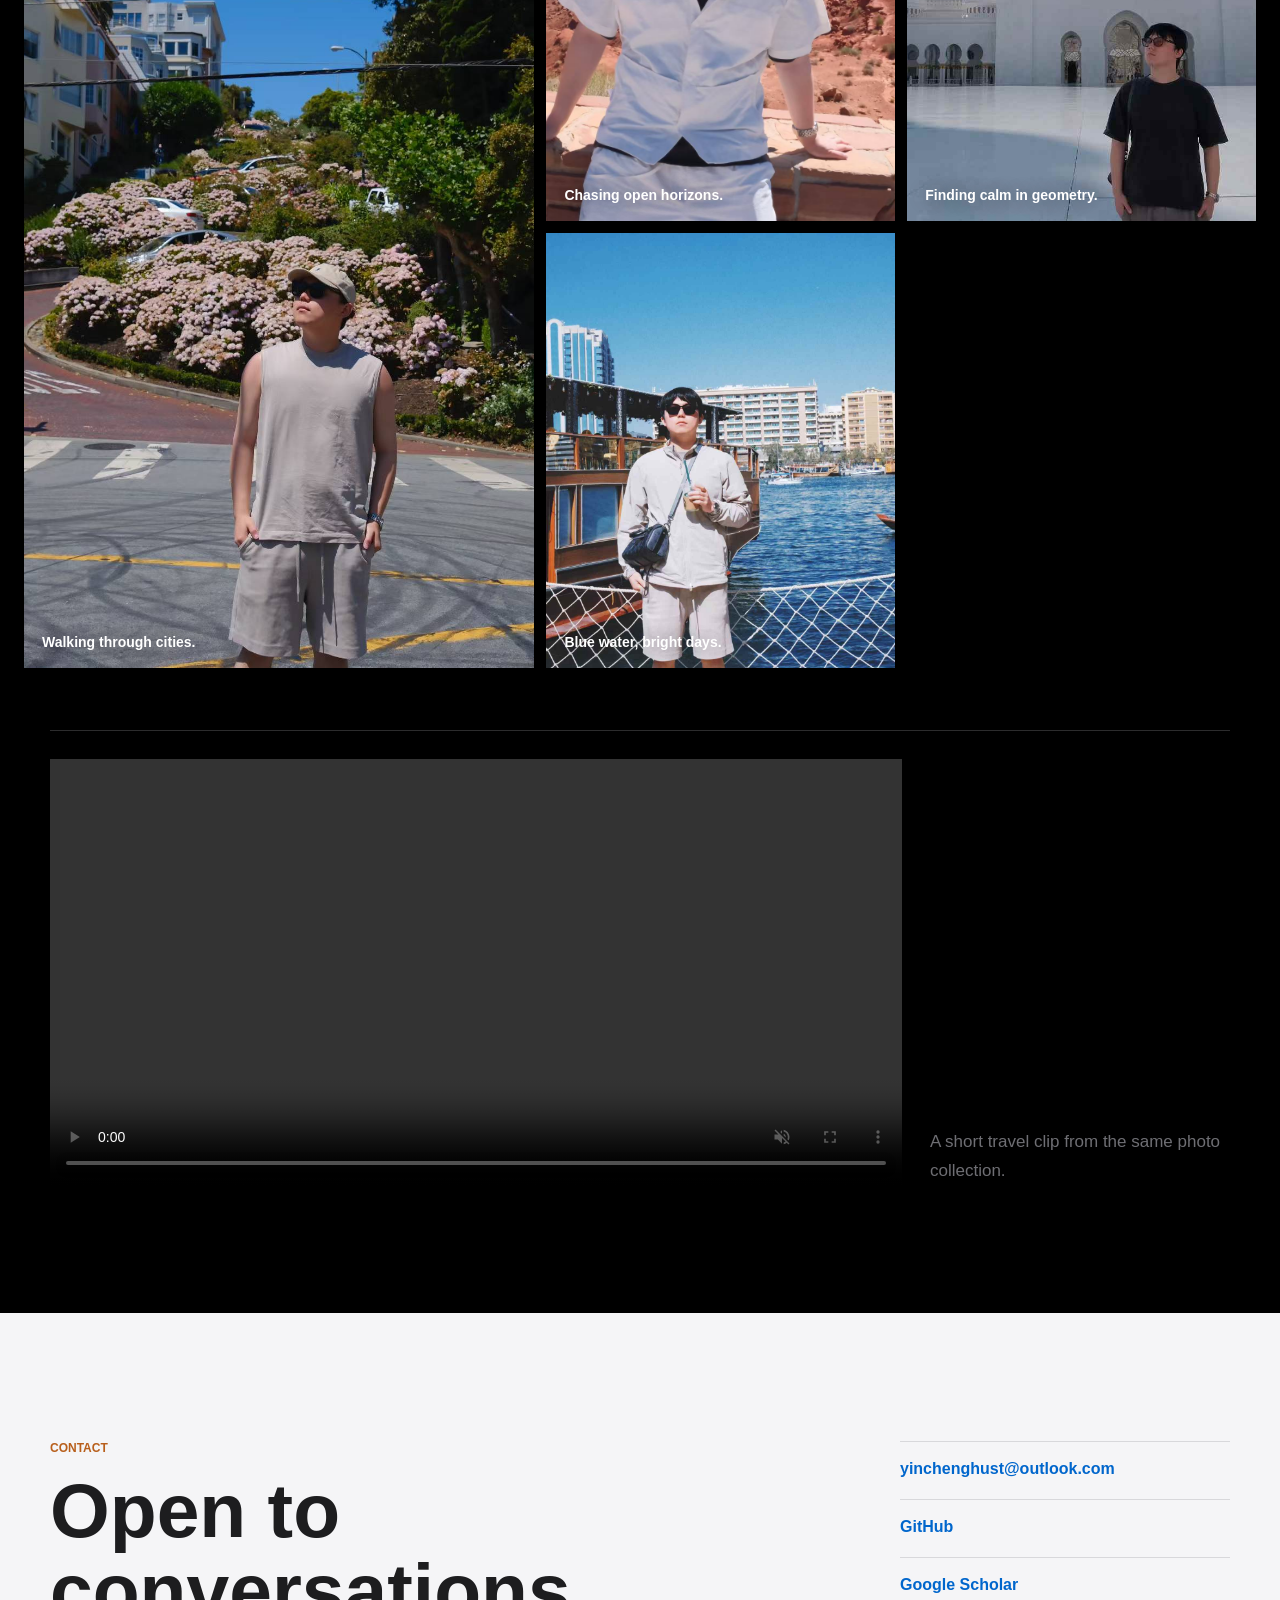
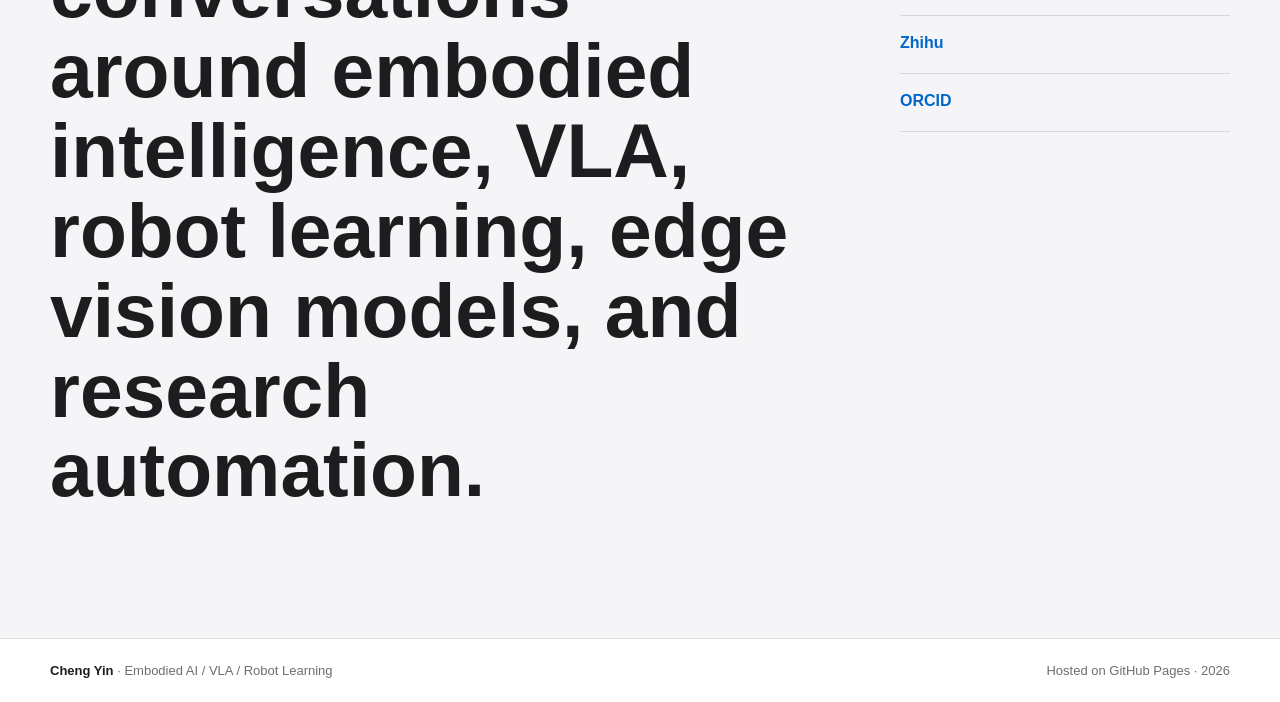
==== commit 525b088c: "Rename learning site branding" ====
--- a/index.html
+++ b/index.html
@@ -72,7 +72,7 @@
               Google Scholar
             </a>
             <a class="button" href="http://yincheng429.cn/LLM_Book/" data-en="LLM Book" data-zh="大模型书">LLM Book</a>
-            <a class="button" href="/reference-learning/" data-en="Reference Learning" data-zh="本地学习站">Reference Learning</a>
+            <a class="button" href="/reference-learning/" data-en="LLM Learning Road" data-zh="大模型学习之路">LLM Learning Road</a>
             <a class="button" href="https://huggingface.co/yinchenghust" target="_blank" rel="noreferrer">Hugging Face</a>
           </div>
           <a class="hero-callout" href="#contact" aria-label="Better Call Cheng Yin">
@@ -212,13 +212,13 @@
         </div>
         <div class="work-grid">
           <article>
-            <span>Local AI Course</span>
-            <h3>Reference Learning</h3>
-            <p
-              data-en="A local-first interactive study system over my Reference archive. The public page loads the UI while retrieval and the tutor model run on localhost."
-              data-zh="面向我的 Reference 资料库的本地优先交互学习系统。公网页面加载前端，检索和课程导师模型仍在本机运行。"
-            >
-              A local-first interactive study system over my Reference archive. The public page loads the UI while retrieval and the tutor model run on localhost.
+            <span>Large Model Course</span>
+            <h3>大模型学习之路</h3>
+            <p
+              data-en="A structured interactive course for LLMs, multimodal AI, agents, and embodied intelligence, with local evidence retrieval and an online tutor for difficult points."
+              data-zh="一套覆盖大模型、多模态、智能体与具身智能的交互课程，配套本地证据检索和在线导师答疑。"
+            >
+              A structured interactive course for LLMs, multimodal AI, agents, and embodied intelligence, with local evidence retrieval and an online tutor for difficult points.
             </p>
             <a href="/reference-learning/" data-en="Open learning site" data-zh="打开学习站">Open learning site</a>
           </article>
